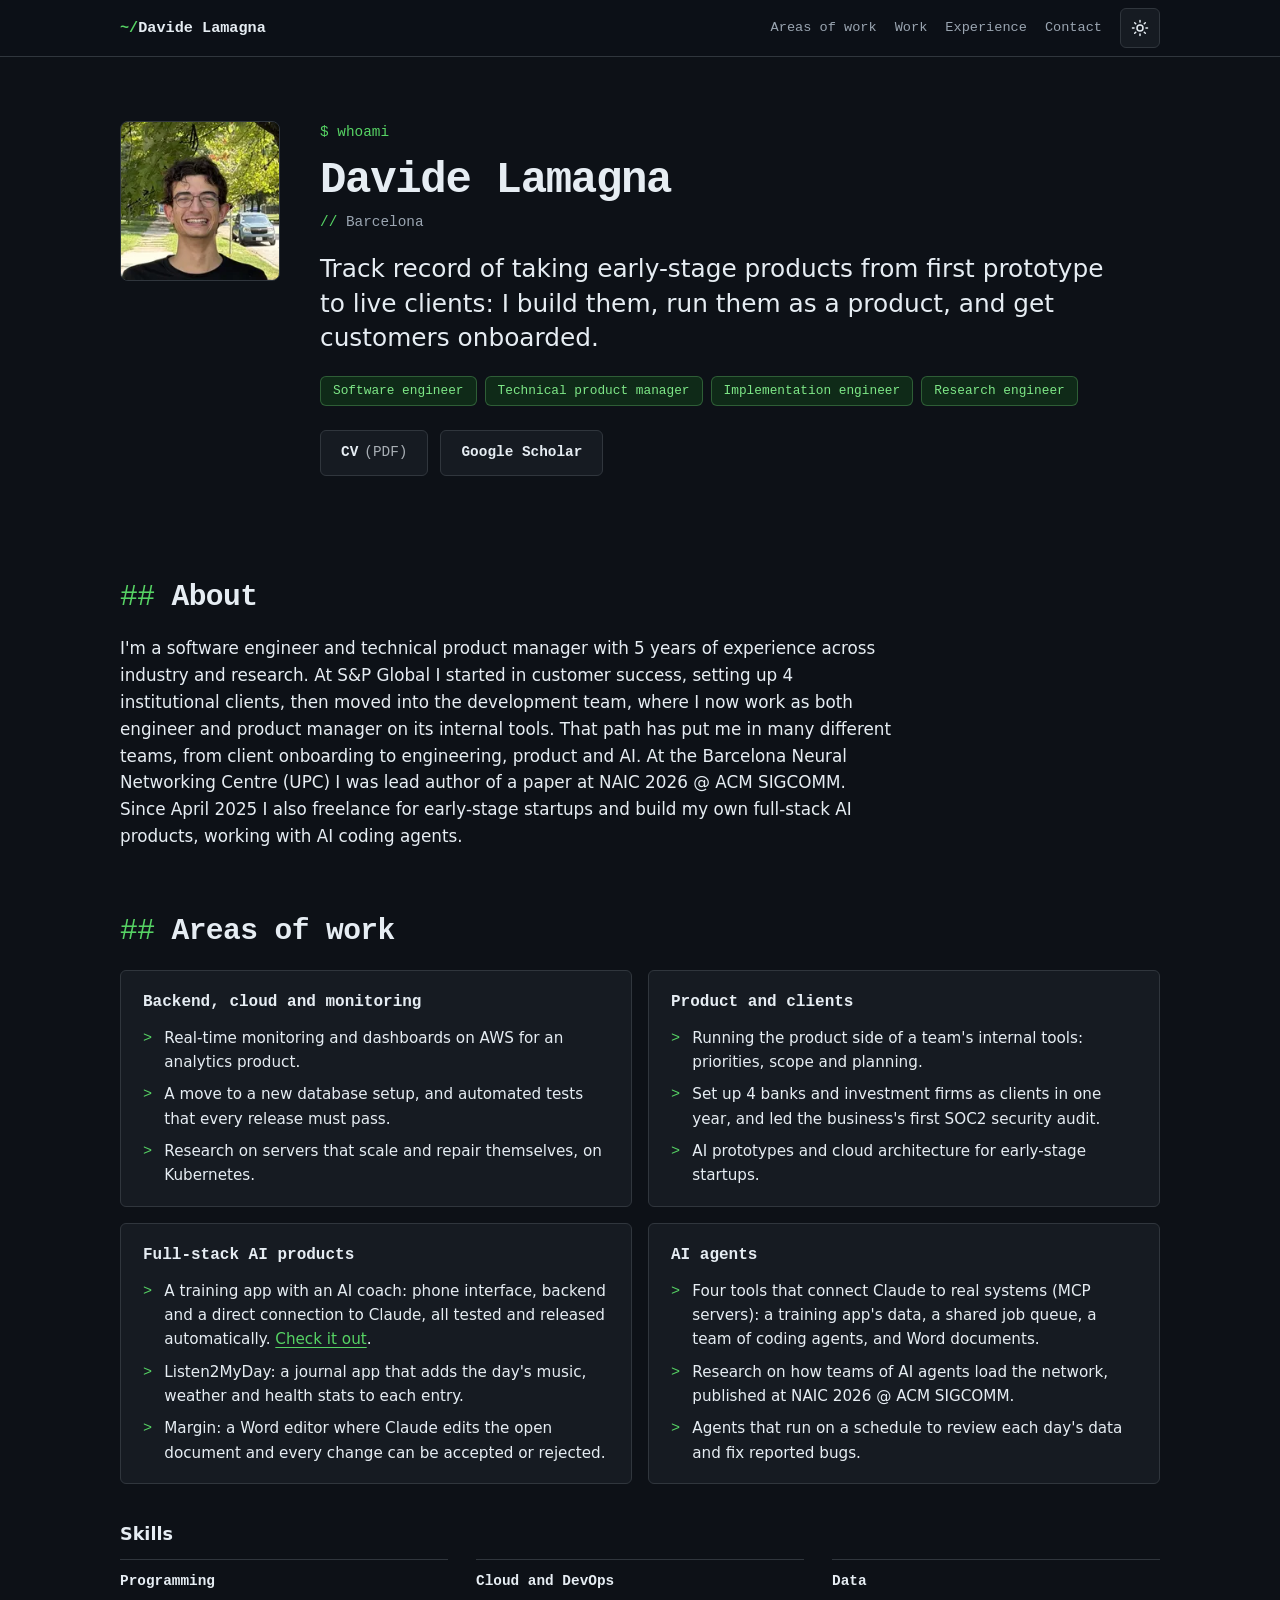
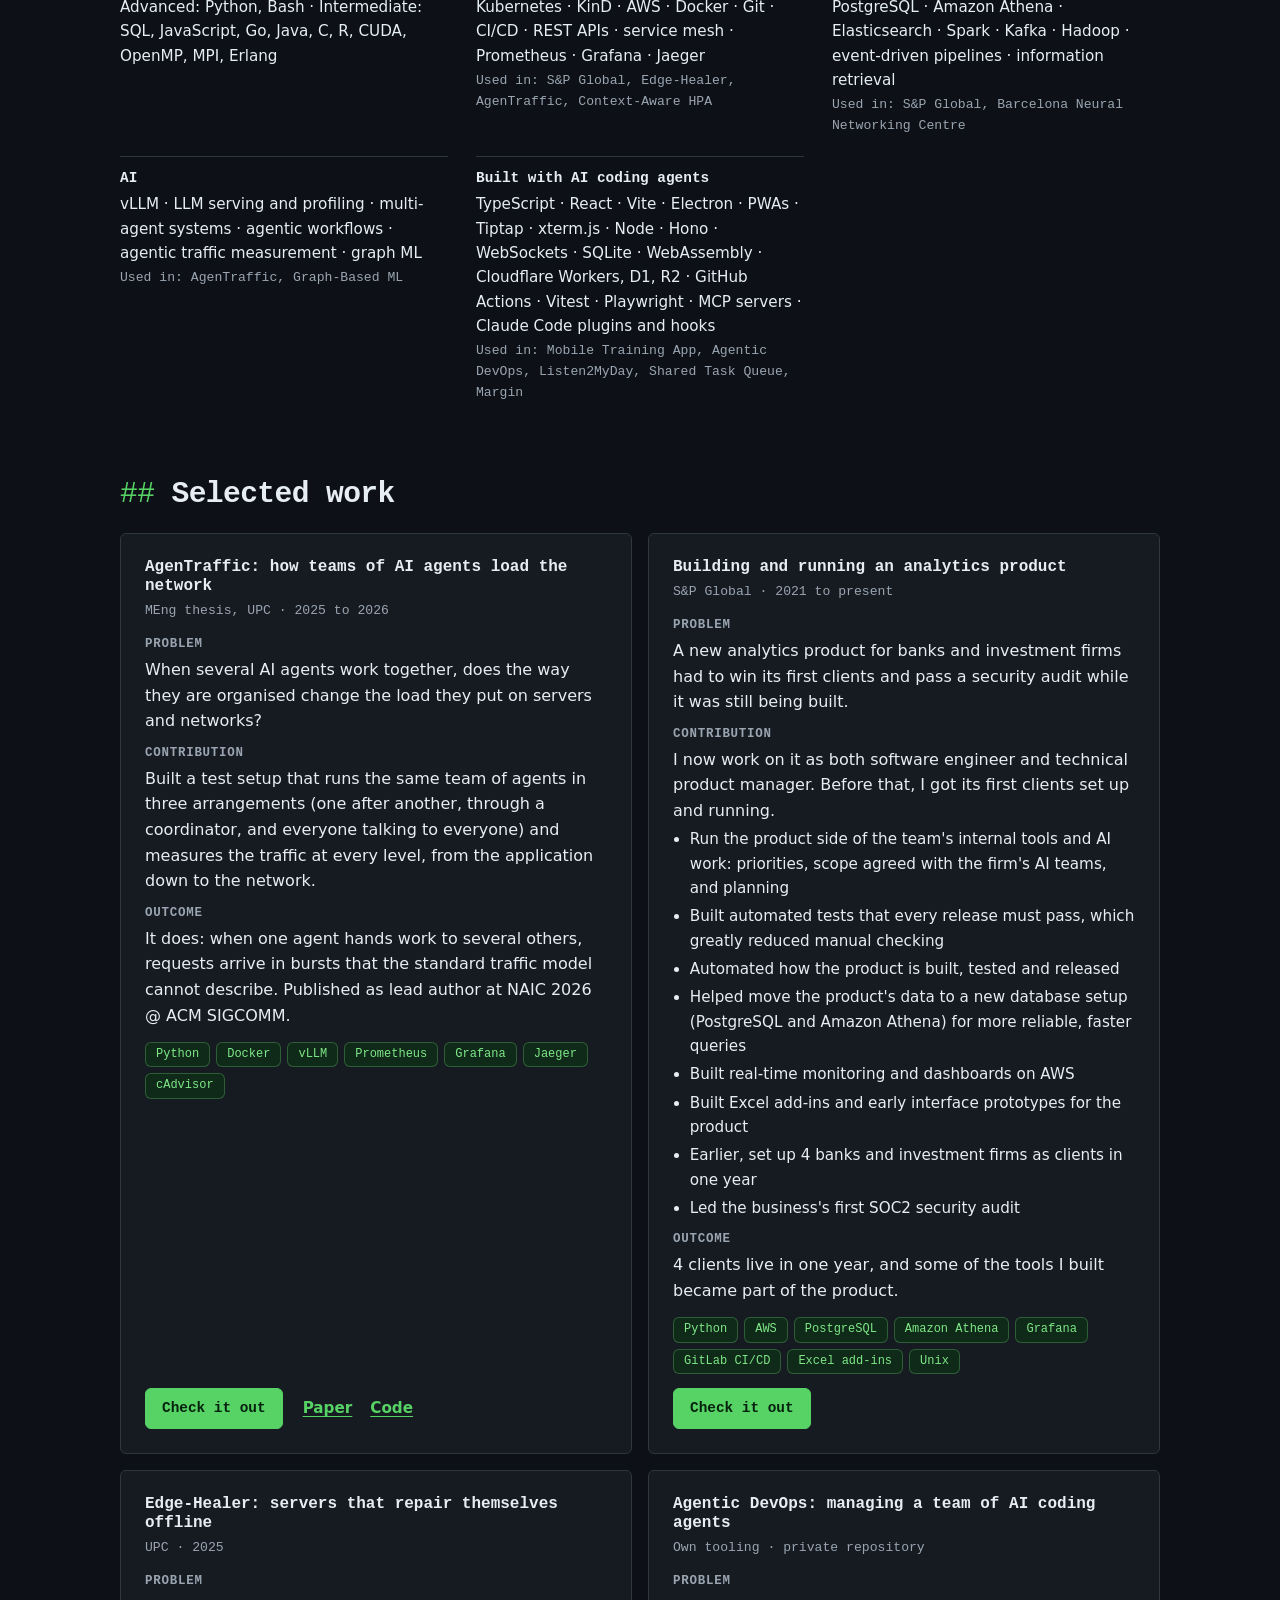
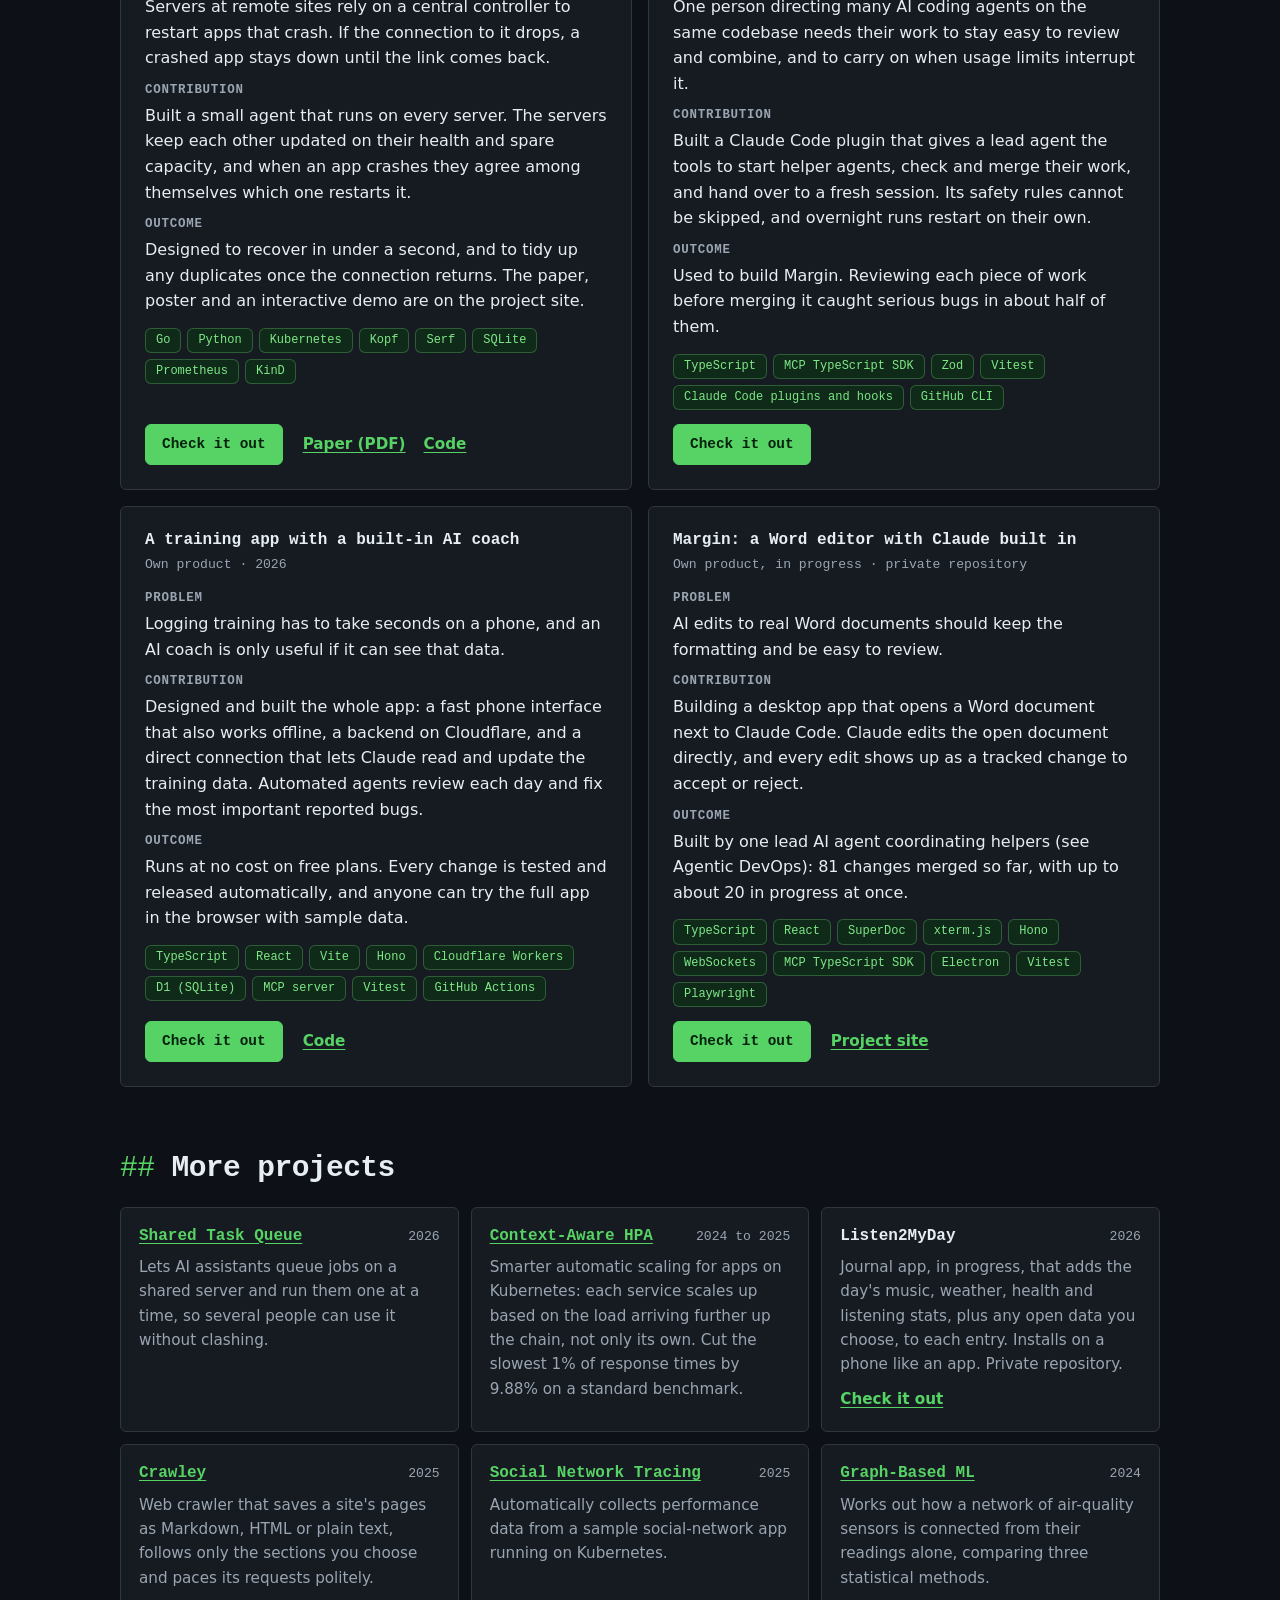
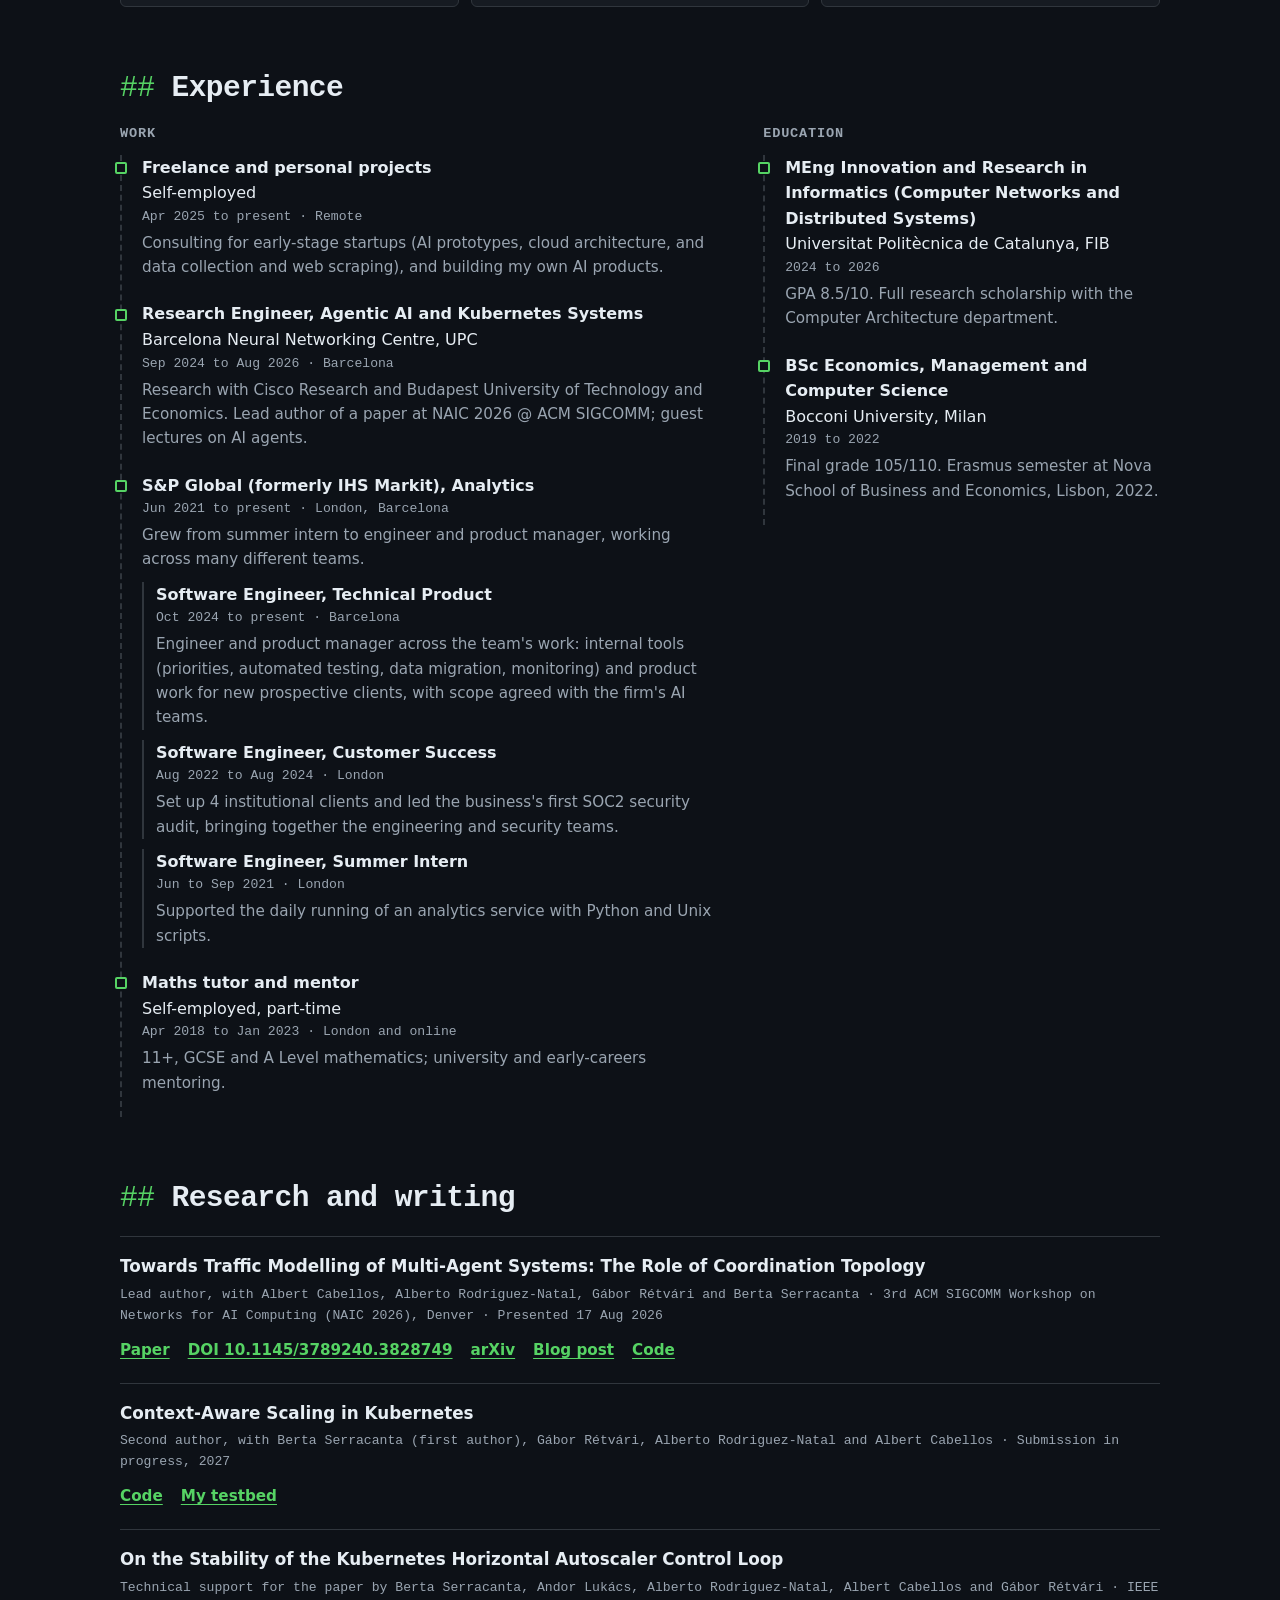
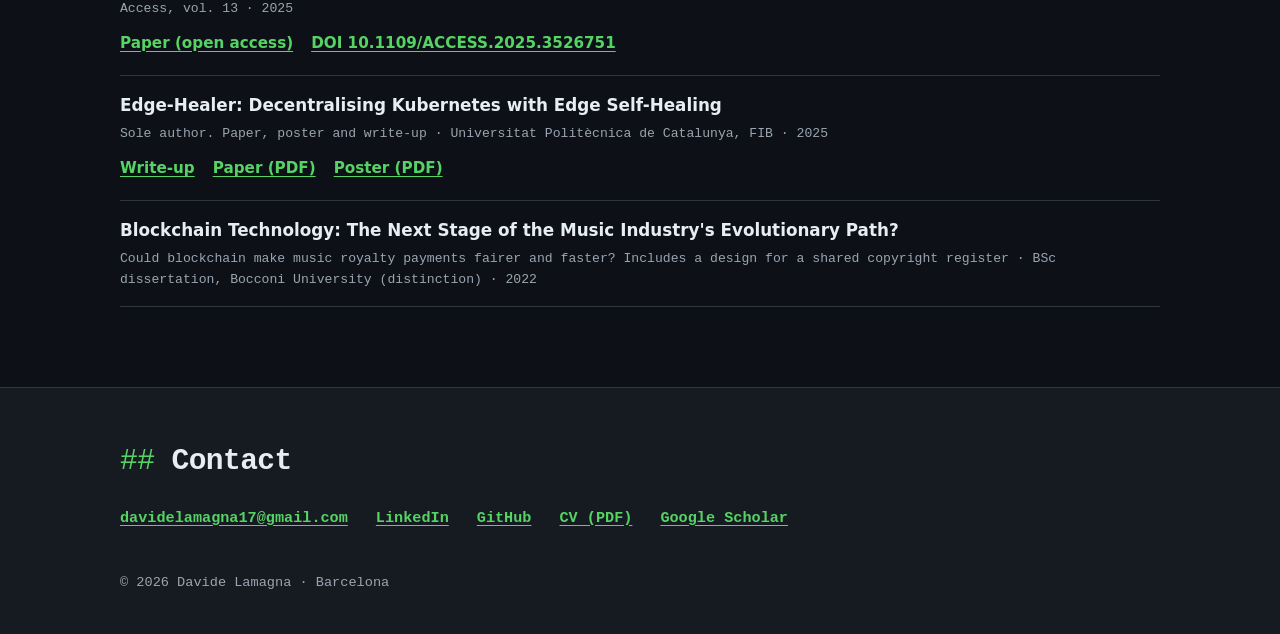
==== index.html @ bb040562 "Default to dark mode and restyle with a developer look Dark by default (light via the toggle, choice" ====
<!DOCTYPE html>
<html lang="en-GB" data-theme="dark" data-theme-toggle="on">
<head>
  <meta charset="UTF-8">
  <meta name="viewport" content="width=device-width, initial-scale=1">
  <title>Davide Lamagna: software engineer and technical product manager</title>
  <meta name="description" content="Track record of taking early-stage products from first prototype to live clients: I build them, run them as a product, and get customers onboarded.">
  <link rel="canonical" href="https://dlamagna.github.io/">
  <meta name="color-scheme" content="dark light">
  <meta name="theme-color" content="#0d1117">
  <!-- Theme: dark by default (data-theme="dark" on <html>). Applies a saved "light" choice before first paint, to avoid a flash.
       Dark only, for good: change data-theme-toggle="on" to "off" on <html> above. -->
  <script>
    (function () {
      var d = document.documentElement;
      if (d.getAttribute('data-theme-toggle') === 'off') return;
      try { if (localStorage.getItem('theme') === 'light') d.removeAttribute('data-theme'); } catch (e) {}
    })();
  </script>

  <meta property="og:type" content="profile">
  <meta property="og:site_name" content="Davide Lamagna">
  <meta property="og:title" content="Davide Lamagna: software engineer and technical product manager">
  <meta property="og:description" content="Track record of taking early-stage products from first prototype to live clients: I build them, run them as a product, and get customers onboarded.">
  <meta property="og:url" content="https://dlamagna.github.io/">
  <meta property="og:image" content="https://dlamagna.github.io/assets/img/og-image.png">
  <meta property="og:image:width" content="1200">
  <meta property="og:image:height" content="630">
  <meta property="og:image:alt" content="Davide Lamagna, software engineer and technical product manager, with his headline and photo">
  <meta property="og:locale" content="en_GB">
  <meta property="profile:first_name" content="Davide">
  <meta property="profile:last_name" content="Lamagna">
  <meta name="twitter:card" content="summary_large_image">
  <meta name="twitter:title" content="Davide Lamagna: software engineer and technical product manager">
  <meta name="twitter:description" content="Track record of taking early-stage products from first prototype to live clients: I build them, run them as a product, and get customers onboarded.">
  <meta name="twitter:image" content="https://dlamagna.github.io/assets/img/og-image.png">
  <meta name="twitter:image:alt" content="Davide Lamagna, software engineer and technical product manager, with his headline and photo">

  <link rel="icon" href="assets/img/favicon.svg" type="image/svg+xml">
  <link rel="icon" href="favicon.png" type="image/png" sizes="32x32">
  <link rel="apple-touch-icon" href="assets/img/apple-touch-icon.png">
  <link rel="preload" href="data/projects.json" as="fetch" type="application/json" crossorigin>
  <link rel="stylesheet" href="assets/css/site.css">
  <script src="assets/js/main.js" defer></script>

  <script type="application/ld+json">
  {
    "@context": "https://schema.org",
    "@type": "Person",
    "name": "Davide Lamagna",
    "url": "https://dlamagna.github.io/",
    "image": "https://dlamagna.github.io/assets/img/profile-og.jpg",
    "email": "mailto:davidelamagna17@gmail.com",
    "description": "Track record of taking early-stage products from first prototype to live clients: I build them, run them as a product, and get customers onboarded.",
    "jobTitle": [
      "Software engineer",
      "Technical product manager",
      "Implementation engineer",
      "Research engineer"
    ],
    "knowsAbout": [
      "Full-stack AI products",
      "TypeScript",
      "React",
      "Python",
      "Hono",
      "Cloudflare Workers",
      "Electron",
      "PostgreSQL",
      "SQLite",
      "AI and agent engineering",
      "Model Context Protocol (MCP)",
      "Multi-agent systems",
      "Backend and cloud engineering",
      "DevOps",
      "Observability",
      "Kubernetes",
      "AWS",
      "Technical product management",
      "Product strategy",
      "New products and early-stage startups",
      "Agile delivery",
      "Client onboarding",
      "Client management",
      "QA and test automation",
      "SOC2 and security compliance",
      "Data pipelines and analytics",
      "Financial and climate risk",
      "Music tech",
      "Technical training and mentoring"
    ],
    "knowsLanguage": ["en", "it", "es", "fr", "pt", "ca"],
    "homeLocation": { "@type": "Place", "name": "Barcelona, Spain" },
    "alumniOf": [
      { "@type": "CollegeOrUniversity", "name": "Universitat Politècnica de Catalunya" },
      { "@type": "CollegeOrUniversity", "name": "Bocconi University" }
    ],
    "sameAs": [
      "https://www.linkedin.com/in/davide-lamagna-6ab91a193",
      "https://github.com/dlamagna"
    ]
  }
  </script>
</head>
<body>
  <a class="skip-link" href="#main">Skip to content</a>

  <header class="site-header">
    <div class="wrap site-header__inner">
      <a class="site-header__name" href="#top">Davide Lamagna</a>
      <div class="site-header__end">
        <nav aria-label="Sections">
          <ul class="site-nav">
            <li><a href="#services">Areas of work</a></li>
            <li><a href="#work">Work</a></li>
            <li><a href="#experience">Experience</a></li>
            <li><a href="#contact">Contact</a></li>
          </ul>
        </nav>
        <!-- Shown by main.js unless data-theme-toggle="off" on <html>. -->
        <button class="theme-toggle" id="theme-toggle" type="button" aria-label="Dark mode" aria-pressed="false" hidden>
          <svg class="icon-moon" viewBox="0 0 24 24" fill="none" stroke="currentColor" stroke-width="2" stroke-linecap="round" stroke-linejoin="round" aria-hidden="true"><path d="M21 12.8A9 9 0 1 1 11.2 3a7 7 0 0 0 9.8 9.8z"/></svg>
          <svg class="icon-sun" viewBox="0 0 24 24" fill="none" stroke="currentColor" stroke-width="2" stroke-linecap="round" stroke-linejoin="round" aria-hidden="true"><circle cx="12" cy="12" r="4"/><path d="M12 2v2M12 20v2M4.9 4.9l1.4 1.4M17.7 17.7l1.4 1.4M2 12h2M20 12h2M4.9 19.1l1.4-1.4M17.7 6.3l1.4-1.4"/></svg>
        </button>
      </div>
    </div>
  </header>

  <main id="main">
    <!-- 1. Hero -->
    <section class="hero wrap" id="top" aria-labelledby="hero-name">
      <div class="hero__photo">
        <!-- Change the photo: see README.md. If the image is missing, main.js swaps in the initials avatar below. -->
        <img class="avatar" id="avatar" src="assets/img/profile-320.webp" srcset="assets/img/profile-192.webp 192w, assets/img/profile-320.webp 320w" sizes="(max-width: 760px) 96px, 160px" width="160" height="160"
             alt="Davide Lamagna smiling, outdoors under a tree" fetchpriority="high">
        <div class="avatar avatar--initials" id="avatar-initials" aria-hidden="true" hidden>DL</div>
      </div>
      <div class="hero__text">
        <h1 id="hero-name">Davide Lamagna</h1>
        <p class="hero__place">Barcelona</p>
        <!-- The headline lives in data/projects.json (site.headline). Edit it there and run: python3 scripts/sync.py -->
        <p class="hero__headline"><!-- sync:headline -->Track record of taking early-stage products from first prototype to live clients: I build them, run them as a product, and get customers onboarded.<!-- /sync:headline --></p>
        <ul class="tags" aria-label="Roles">
          <li>Software engineer</li>
          <li>Technical product manager</li>
          <li>Implementation engineer</li>
          <li>Research engineer</li>
        </ul>
        <div class="actions">
          <a class="button" href="DavideLamagnaCV.pdf">CV <span class="button__note">(PDF)</span></a>
          <a class="button" href="https://scholar.google.com/citations?user=ZOqRIXUAAAAJ&amp;hl=en&amp;oi=sra" target="_blank" rel="noopener">Google Scholar</a>
        </div>
      </div>
    </section>

    <!-- 2. About -->
    <section class="section wrap" id="about" aria-labelledby="about-title">
      <h2 id="about-title">About</h2>
      <div class="prose">
        <p>I'm a software engineer and technical product manager with 5 years of experience across industry and research. At S&amp;P Global I started in customer success, setting up 4 institutional clients, then moved into the development team, where I now work as both engineer and product manager on its internal tools. That path has put me in many different teams, from client onboarding to engineering, product and AI. At the Barcelona Neural Networking Centre (UPC) I was lead author of a paper at NAIC 2026 @ ACM SIGCOMM. Since April 2025 I also freelance for early-stage startups and build my own full-stack AI products, working with AI coding agents.</p>
      </div>
    </section>

    <!-- 3. Areas of work -->
    <section class="section wrap" id="services" aria-labelledby="services-title">
      <h2 id="services-title">Areas of work</h2>
      <div class="offers">
        <article class="offer">
          <h3>Backend, cloud and monitoring</h3>
          <ul>
            <li>Real-time monitoring and dashboards on AWS for an analytics product.</li>
            <li>A move to a new database setup, and automated tests that every release must pass.</li>
            <li>Research on servers that scale and repair themselves, on Kubernetes.</li>
          </ul>
        </article>
        <article class="offer">
          <h3>Product and clients</h3>
          <ul>
            <li>Running the product side of a team's internal tools: priorities, scope and planning.</li>
            <li>Set up 4 banks and investment firms as clients in one year, and led the business's first SOC2 security audit.</li>
            <li>AI prototypes and cloud architecture for early-stage startups.</li>
          </ul>
        </article>
        <article class="offer">
          <h3>Full-stack AI products</h3>
          <ul>
            <li>A training app with an AI coach: phone interface, backend and a direct connection to Claude, all tested and released automatically. <a href="https://dlamagna.github.io/climbing-app/">Check it out</a>.</li>
            <li>Listen2MyDay: a journal app that adds the day's music, weather and health stats to each entry.</li>
            <li>Margin: a Word editor where Claude edits the open document and every change can be accepted or rejected.</li>
          </ul>
        </article>
        <article class="offer">
          <h3>AI agents</h3>
          <ul>
            <li>Four tools that connect Claude to real systems (MCP servers): a training app's data, a shared job queue, a team of coding agents, and Word documents.</li>
            <li>Research on how teams of AI agents load the network, published at NAIC 2026 @ ACM SIGCOMM.</li>
            <li>Agents that run on a schedule to review each day's data and fix reported bugs.</li>
          </ul>
        </article>
      </div>

      <!-- Skills follow the CV's LANGUAGES AND DEVELOPMENT EXPERIENCE section. -->
      <h3 class="roles-title">Skills</h3>
      <dl class="roles stack">
        <div><dt>Programming</dt><dd>Advanced: Python, Bash · Intermediate: SQL, JavaScript, Go, Java, C, R, CUDA, OpenMP, MPI, Erlang</dd></div>
        <div><dt>Cloud and DevOps</dt><dd>Kubernetes · KinD · AWS · Docker · Git · CI/CD · REST APIs · service mesh · Prometheus · Grafana · Jaeger<span class="stack__where">Used in: S&amp;P Global, Edge-Healer, AgenTraffic, Context-Aware HPA</span></dd></div>
        <div><dt>Data</dt><dd>PostgreSQL · Amazon Athena · Elasticsearch · Spark · Kafka · Hadoop · event-driven pipelines · information retrieval<span class="stack__where">Used in: S&amp;P Global, Barcelona Neural Networking Centre</span></dd></div>
        <div><dt>AI</dt><dd>vLLM · LLM serving and profiling · multi-agent systems · agentic workflows · agentic traffic measurement · graph ML<span class="stack__where">Used in: AgenTraffic, Graph-Based ML</span></dd></div>
        <div><dt>Built with AI coding agents</dt><dd>TypeScript · React · Vite · Electron · PWAs · Tiptap · xterm.js · Node · Hono · WebSockets · SQLite · WebAssembly · Cloudflare Workers, D1, R2 · GitHub Actions · Vitest · Playwright · MCP servers · Claude Code plugins and hooks<span class="stack__where">Used in: Mobile Training App, Agentic DevOps, Listen2MyDay, Shared Task Queue, Margin</span></dd></div>
      </dl>
    </section>

    <!-- 4. Selected work (rendered from data/projects.json "featured") -->
    <section class="section wrap" id="work" aria-labelledby="work-title">
      <h2 id="work-title">Selected work</h2>
      <div class="cases" data-render="featured"></div>
      <noscript data-fallback="featured"><!-- sync:fallback:featured --><div class="fallback"><ul><li><h3>AgenTraffic: how teams of AI agents load the network</h3><p>MEng thesis, UPC · 2025 to 2026</p><p><strong>Problem:</strong> When several AI agents work together, does the way they are organised change the load they put on servers and networks?</p><p><strong>Contribution:</strong> Built a test setup that runs the same team of agents in three arrangements (one after another, through a coordinator, and everyone talking to everyone) and measures the traffic at every level, from the application down to the network.</p><p><strong>Outcome:</strong> It does: when one agent hands work to several others, requests arrive in bursts that the standard traffic model cannot describe. Published as lead author at NAIC 2026 @ ACM SIGCOMM.</p><p><strong>Stack:</strong> Python, Docker, vLLM, Prometheus, Grafana, Jaeger, cAdvisor</p><p><a href="https://dlamagna.github.io/agentraffic/">Check it out</a> · <a href="https://dl.acm.org/doi/10.1145/3789240.3828749">Paper</a> · <a href="https://github.com/dlamagna/agentraffic">Code</a></p></li><li><h3>Building and running an analytics product</h3><p>S&amp;P Global · 2021 to present</p><p><strong>Problem:</strong> A new analytics product for banks and investment firms had to win its first clients and pass a security audit while it was still being built.</p><p><strong>Contribution:</strong> I now work on it as both software engineer and technical product manager. Before that, I got its first clients set up and running.</p><ul><li>Run the product side of the team&#x27;s internal tools and AI work: priorities, scope agreed with the firm&#x27;s AI teams, and planning</li><li>Built automated tests that every release must pass, which greatly reduced manual checking</li><li>Automated how the product is built, tested and released</li><li>Helped move the product&#x27;s data to a new database setup (PostgreSQL and Amazon Athena) for more reliable, faster queries</li><li>Built real-time monitoring and dashboards on AWS</li><li>Built Excel add-ins and early interface prototypes for the product</li><li>Earlier, set up 4 banks and investment firms as clients in one year</li><li>Led the business&#x27;s first SOC2 security audit</li></ul><p><strong>Outcome:</strong> 4 clients live in one year, and some of the tools I built became part of the product.</p><p><strong>Stack:</strong> Python, AWS, PostgreSQL, Amazon Athena, Grafana, GitLab CI/CD, Excel add-ins, Unix</p><!-- TODO(Davide): what the Excel add-ins and frontend UI prototypes did, their stack, and who used them --><!-- TODO(Davide): outcome numbers for monitoring, automation (hours saved), regression testing (release time before/after), the data migration (query speed-up) and the SOC2 audit (type, result), if any are OK to show --><p><a href="https://www.marketplace.spglobal.com/en/solutions/financial-risk-analytics-(71b352f3-259c-4483-a65d-324555ff1ffb)#overview">Check it out</a></p></li><li><h3>Edge-Healer: servers that repair themselves offline</h3><p>UPC · 2025</p><p><strong>Problem:</strong> Servers at remote sites rely on a central controller to restart apps that crash. If the connection to it drops, a crashed app stays down until the link comes back.</p><p><strong>Contribution:</strong> Built a small agent that runs on every server. The servers keep each other updated on their health and spare capacity, and when an app crashes they agree among themselves which one restarts it.</p><p><strong>Outcome:</strong> Designed to recover in under a second, and to tidy up any duplicates once the connection returns. The paper, poster and an interactive demo are on the project site.</p><p><strong>Stack:</strong> Go, Python, Kubernetes, Kopf, Serf, SQLite, Prometheus, KinD</p><p><a href="https://dlamagna.github.io/kubernetes-edge-healer/">Check it out</a> · <a href="https://dlamagna.github.io/kubernetes-edge-healer/assets/lamagna_edge_healer_final.pdf">Paper (PDF)</a> · <a href="https://github.com/dlamagna/kubernetes-edge-healer">Code</a></p></li><li><h3>Agentic DevOps: managing a team of AI coding agents</h3><p>Own tooling · private repository</p><p><strong>Problem:</strong> One person directing many AI coding agents on the same codebase needs their work to stay easy to review and combine, and to carry on when usage limits interrupt it.</p><p><strong>Contribution:</strong> Built a Claude Code plugin that gives a lead agent the tools to start helper agents, check and merge their work, and hand over to a fresh session. Its safety rules cannot be skipped, and overnight runs restart on their own.</p><p><strong>Outcome:</strong> Used to build Margin. Reviewing each piece of work before merging it caught serious bugs in about half of them.</p><p><strong>Stack:</strong> TypeScript, MCP TypeScript SDK, Zod, Vitest, Claude Code plugins and hooks, GitHub CLI</p><p><a href="demos/agentic-devops/">Check it out</a></p></li><li><h3>A training app with a built-in AI coach</h3><p>Own product · 2026</p><p><strong>Problem:</strong> Logging training has to take seconds on a phone, and an AI coach is only useful if it can see that data.</p><p><strong>Contribution:</strong> Designed and built the whole app: a fast phone interface that also works offline, a backend on Cloudflare, and a direct connection that lets Claude read and update the training data. Automated agents review each day and fix the most important reported bugs.</p><p><strong>Outcome:</strong> Runs at no cost on free plans. Every change is tested and released automatically, and anyone can try the full app in the browser with sample data.</p><p><strong>Stack:</strong> TypeScript, React, Vite, Hono, Cloudflare Workers, D1 (SQLite), MCP server, Vitest, GitHub Actions</p><p><a href="https://dlamagna.github.io/climbing-app/">Check it out</a> · <a href="https://github.com/dlamagna/climbing-app">Code</a></p></li><li><h3>Margin: a Word editor with Claude built in</h3><p>Own product, in progress · private repository</p><p><strong>Problem:</strong> AI edits to real Word documents should keep the formatting and be easy to review.</p><p><strong>Contribution:</strong> Building a desktop app that opens a Word document next to Claude Code. Claude edits the open document directly, and every edit shows up as a tracked change to accept or reject.</p><p><strong>Outcome:</strong> Built by one lead AI agent coordinating helpers (see Agentic DevOps): 81 changes merged so far, with up to about 20 in progress at once.</p><p><strong>Stack:</strong> TypeScript, React, SuperDoc, xterm.js, Hono, WebSockets, MCP TypeScript SDK, Electron, Vitest, Playwright</p><p><a href="https://dlamagna.github.io/margin/walkthrough.html">Check it out</a> · <a href="https://dlamagna.github.io/margin/">Project site</a></p></li></ul></div><!-- /sync:fallback:featured --></noscript>
    </section>

    <!-- 5. More projects (data/projects.json "more") -->
    <section class="section wrap" id="more" aria-labelledby="more-title">
      <h2 id="more-title">More projects</h2>
      <div data-render="more"></div>
      <noscript data-fallback="more"><!-- sync:fallback:more --><div class="fallback"><ul><li><strong><a href="https://github.com/dlamagna/shared-task-queue">Shared Task Queue</a></strong> (2026): Lets AI assistants queue jobs on a shared server and run them one at a time, so several people can use it without clashing. </li><li><strong><a href="https://github.com/dlamagna/deathstar-context-aware">Context-Aware HPA</a></strong> (2024 to 2025): Smarter automatic scaling for apps on Kubernetes: each service scales up based on the load arriving further up the chain, not only its own. Cut the slowest 1% of response times by 9.88% on a standard benchmark. </li><li><strong>Listen2MyDay</strong> (2026): Journal app, in progress, that adds the day&#x27;s music, weather, health and listening stats, plus any open data you choose, to each entry. Installs on a phone like an app. Private repository. <a href="demos/listen2myday/">Check it out</a> </li><li><strong><a href="https://github.com/dlamagna/crawley">Crawley</a></strong> (2025): Web crawler that saves a site&#x27;s pages as Markdown, HTML or plain text, follows only the sections you choose and paces its requests politely. </li><li><strong><a href="https://github.com/dlamagna/social-network-tracing">Social Network Tracing</a></strong> (2025): Automatically collects performance data from a sample social-network app running on Kubernetes. </li><li><strong><a href="https://github.com/dlamagna/iot-graph-analysis">Graph-Based ML</a></strong> (2024): Works out how a network of air-quality sensors is connected from their readings alone, comparing three statistical methods. </li></ul></div><!-- /sync:fallback:more --></noscript>
    </section>

    <!-- 6. Experience (data/projects.json "experience" and "education") -->
    <section class="section wrap" id="experience" aria-labelledby="experience-title">
      <h2 id="experience-title">Experience</h2>
      <div class="timeline-grid">
        <div>
          <h3 class="subhead">Work</h3>
          <ol class="timeline" data-render="experience"></ol>
          <noscript data-fallback="experience"><!-- sync:fallback:experience --><div class="fallback"><ul><li><strong>Freelance and personal projects</strong>, Self-employed. Apr 2025 to present · Remote. Consulting for early-stage startups (AI prototypes, cloud architecture, and data collection and web scraping), and building my own AI products. </li><li><strong>Research Engineer, Agentic AI and Kubernetes Systems</strong>, Barcelona Neural Networking Centre, UPC. Sep 2024 to Aug 2026 · Barcelona. Research with Cisco Research and Budapest University of Technology and Economics. Lead author of a paper at NAIC 2026 @ ACM SIGCOMM; guest lectures on AI agents. </li><li><strong>S&amp;P Global (formerly IHS Markit), Analytics</strong>. Jun 2021 to present · London, Barcelona. Grew from summer intern to engineer and product manager, working across many different teams.<ul><li>Software Engineer, Technical Product. Oct 2024 to present · Barcelona. Engineer and product manager across the team&#x27;s work: internal tools (priorities, automated testing, data migration, monitoring) and product work for new prospective clients, with scope agreed with the firm&#x27;s AI teams.</li><li>Software Engineer, Customer Success. Aug 2022 to Aug 2024 · London. Set up 4 institutional clients and led the business&#x27;s first SOC2 security audit, bringing together the engineering and security teams.</li><li>Software Engineer, Summer Intern. Jun to Sep 2021 · London. Supported the daily running of an analytics service with Python and Unix scripts.</li></ul> </li><li><strong>Maths tutor and mentor</strong>, Self-employed, part-time. Apr 2018 to Jan 2023 · London and online. 11+, GCSE and A Level mathematics; university and early-careers mentoring. </li></ul></div><!-- /sync:fallback:experience --></noscript>
        </div>
        <div>
          <h3 class="subhead">Education</h3>
          <ol class="timeline" data-render="education"></ol>
          <noscript data-fallback="education"><!-- sync:fallback:education --><div class="fallback"><ul><li><strong>MEng Innovation and Research in Informatics (Computer Networks and Distributed Systems)</strong>, Universitat Politècnica de Catalunya, FIB. 2024 to 2026. GPA 8.5/10. Full research scholarship with the Computer Architecture department.</li><li><strong>BSc Economics, Management and Computer Science</strong>, Bocconi University, Milan. 2019 to 2022. Final grade 105/110. Erasmus semester at Nova School of Business and Economics, Lisbon, 2022.</li></ul></div><!-- /sync:fallback:education --></noscript>
        </div>
      </div>
    </section>

    <!-- 7. Research and writing (data/projects.json "writing") -->
    <section class="section wrap" id="writing" aria-labelledby="writing-title">
      <h2 id="writing-title">Research and writing</h2>
      <ul class="writing" data-render="writing"></ul>
      <noscript data-fallback="writing"><!-- sync:fallback:writing --><div class="fallback"><ul><li><strong>Towards Traffic Modelling of Multi-Agent Systems: The Role of Coordination Topology</strong>. Lead author, with Albert Cabellos, Alberto Rodriguez-Natal, Gábor Rétvári and Berta Serracanta · 3rd ACM SIGCOMM Workshop on Networks for AI Computing (NAIC 2026), Denver · Presented 17 Aug 2026.  <a href="https://dl.acm.org/doi/10.1145/3789240.3828749">Paper</a> · <a href="https://doi.org/10.1145/3789240.3828749">DOI 10.1145/3789240.3828749</a> · <a href="https://arxiv.org/abs/2608.20494">arXiv</a> · <a href="https://dlamagna.github.io/agentraffic/docs/blog/">Blog post</a> · <a href="https://github.com/dlamagna/agentraffic">Code</a></li><li><strong>Context-Aware Scaling in Kubernetes</strong>. Second author, with Berta Serracanta (first author), Gábor Rétvári, Alberto Rodriguez-Natal and Albert Cabellos · Submission in progress, 2027.  <a href="https://github.com/bserracanta/Context-Aware-HPA">Code</a> · <a href="https://github.com/dlamagna/deathstar-context-aware">My testbed</a></li><li><strong>On the Stability of the Kubernetes Horizontal Autoscaler Control Loop</strong>. Technical support for the paper by Berta Serracanta, Andor Lukács, Alberto Rodriguez-Natal, Albert Cabellos and Gábor Rétvári · IEEE Access, vol. 13 · 2025.  <a href="https://ieeexplore.ieee.org/document/10829852">Paper (open access)</a> · <a href="https://doi.org/10.1109/ACCESS.2025.3526751">DOI 10.1109/ACCESS.2025.3526751</a></li><li><strong>Edge-Healer: Decentralising Kubernetes with Edge Self-Healing</strong>. Sole author. Paper, poster and write-up · Universitat Politècnica de Catalunya, FIB · 2025.  <a href="https://dlamagna.github.io/kubernetes-edge-healer/docs/blog/">Write-up</a> · <a href="https://dlamagna.github.io/kubernetes-edge-healer/assets/lamagna_edge_healer_final.pdf">Paper (PDF)</a> · <a href="https://dlamagna.github.io/kubernetes-edge-healer/assets/lamagna_edge_healer_poster.pdf">Poster (PDF)</a></li><li><strong>Blockchain Technology: The Next Stage of the Music Industry&#x27;s Evolutionary Path?</strong>. Could blockchain make music royalty payments fairer and faster? Includes a design for a shared copyright register · BSc dissertation, Bocconi University (distinction) · 2022. </li></ul></div><!-- /sync:fallback:writing --></noscript>
    </section>
  </main>

  <!-- 8. Contact -->
  <footer class="contact" id="contact" aria-labelledby="contact-title">
    <div class="wrap">
      <h2 id="contact-title">Contact</h2>
      <ul class="contact__links">
        <li><a href="mailto:davidelamagna17@gmail.com">davidelamagna17@gmail.com</a></li>
        <li><a href="https://www.linkedin.com/in/davide-lamagna-6ab91a193">LinkedIn</a></li>
        <li><a href="https://github.com/dlamagna">GitHub</a></li>
        <li><a href="DavideLamagnaCV.pdf">CV (PDF)</a></li>
        <li><a href="https://scholar.google.com/citations?user=ZOqRIXUAAAAJ&amp;hl=en&amp;oi=sra" target="_blank" rel="noopener">Google Scholar</a></li>
      </ul>
      <p class="contact__small">© 2026 Davide Lamagna · Barcelona</p>
    </div>
  </footer>
</body>
</html>
---- assets/css/site.css ----
/* Davide Lamagna: site styles. Dark by default (data-theme="dark" on <html>); the header toggle switches to light and remembers the choice. */

:root {
  color-scheme: light;
  --bg: #ffffff;
  --surface: #f6f8fa;
  --surface-2: #eef1f4;
  --text: #1f2328;
  --muted: #59636e;        /* 6.3:1 on --bg */
  --border: #d1d9e0;
  --accent: #1a7f37;       /* 5.1:1 on --bg, used for links and the primary button */
  --accent-strong: #116329;
  --on-accent: #ffffff;
  --tag-bg: #dafbe1;
  --tag-text: #0f5323;
  --todo-bg: #fff6db;
  --todo-text: #6b4b00;
  --todo-border: #e3c565;
  --ok: #1a7f37;
  --shadow: none;
  --radius: 6px;
  --wrap: 1080px;
  --font: system-ui, -apple-system, "Segoe UI", Roboto, "Helvetica Neue", Arial, sans-serif;
  --mono: ui-monospace, "SF Mono", "JetBrains Mono", "Cascadia Code", Menlo, Consolas, "Liberation Mono", monospace;
}

:root[data-theme="dark"] {
  color-scheme: dark;
  --bg: #0d1117;
  --surface: #161b22;
  --surface-2: #11161d;
  --text: #e6edf3;
  --muted: #9aa5b1;      /* 7.6:1 on --bg */
  --border: #30363d;
  --accent: #56d364;     /* 11:1 on --bg */
  --accent-strong: #7ee787;
  --on-accent: #04210d;
  --tag-bg: #0f2a18;
  --tag-text: #7ee787;
  --todo-bg: #33290d;
  --todo-text: #f3d98a;
  --todo-border: #7a6420;
  --ok: #56d364;
  --shadow: none;
}

*, *::before, *::after { box-sizing: border-box; }

html { scroll-behavior: smooth; -webkit-text-size-adjust: 100%; }
@media (prefers-reduced-motion: reduce) { html { scroll-behavior: auto; } }

body {
  margin: 0;
  font-family: var(--font);
  font-size: 1rem;
  line-height: 1.6;
  color: var(--text);
  background: var(--bg);
  overflow-wrap: break-word;
}

img { max-width: 100%; display: block; }

a { color: var(--accent); text-underline-offset: 0.18em; }
a:hover { color: var(--accent-strong); }

:focus-visible {
  outline: 3px solid var(--accent);
  outline-offset: 3px;
  border-radius: 4px;
}

h1, h2, h3 { line-height: 1.2; margin: 0; }
h2 { font-size: clamp(1.4rem, 1.1rem + 1.2vw, 1.85rem); letter-spacing: -0.01em; margin-bottom: 1.25rem; }
h3 { font-size: 1.1rem; }
p { margin: 0; }

.wrap { width: 100%; max-width: var(--wrap); margin: 0 auto; padding-inline: 20px; }

.skip-link {
  position: absolute; left: 12px; top: -48px; z-index: 10;
  padding: 8px 12px; border-radius: 8px;
  background: var(--accent); color: var(--on-accent); text-decoration: none;
}
.skip-link:focus { top: 12px; }

/* Header */
.site-header {
  position: sticky; top: 0; z-index: 5;
  background: color-mix(in srgb, var(--bg) 88%, transparent);
  backdrop-filter: saturate(1.4) blur(8px);
  border-bottom: 1px solid var(--border);
}
.site-header__inner { display: flex; align-items: center; justify-content: space-between; gap: 12px; min-height: 56px; flex-wrap: wrap; }
.site-header__name { font-weight: 700; color: var(--text); text-decoration: none; }
.site-nav { display: flex; flex-wrap: wrap; gap: 4px 18px; list-style: none; margin: 0; padding: 0; font-size: 0.95rem; }
.site-nav a { color: var(--muted); text-decoration: none; padding: 6px 0; display: inline-block; }
.site-nav a:hover { color: var(--text); }
.site-header__end { display: flex; align-items: center; gap: 18px; }
.theme-toggle {
  display: inline-grid; place-items: center; width: 40px; height: 40px; flex: none;
  border: 1px solid var(--border); border-radius: 10px; background: var(--surface); color: var(--text); cursor: pointer;
}
.theme-toggle[hidden] { display: none; }
.theme-toggle:hover { border-color: var(--accent); }
.theme-toggle svg { width: 18px; height: 18px; }
.theme-toggle .icon-sun { display: none; }
:root[data-theme="dark"] .theme-toggle .icon-sun { display: block; }
:root[data-theme="dark"] .theme-toggle .icon-moon { display: none; }

/* Hero */
.hero { display: grid; grid-template-columns: auto 1fr; gap: 28px 40px; align-items: start; padding-top: 64px; padding-bottom: 48px; }
.avatar { width: 160px; height: 160px; border-radius: 50%; object-fit: cover; border: 1px solid var(--border); background: var(--surface-2); }
.avatar--initials { display: grid; place-items: center; font-size: 3rem; font-weight: 700; color: var(--tag-text); background: var(--tag-bg); }
.avatar--initials[hidden] { display: none; }
.hero h1 { font-size: clamp(2rem, 1.6rem + 1.6vw, 2.75rem); letter-spacing: -0.02em; }
.hero__place { color: var(--muted); margin-top: 4px; }
.hero__headline { font-size: clamp(1.2rem, 1.05rem + 0.8vw, 1.55rem); line-height: 1.4; font-weight: 500; margin-top: 18px; max-width: 34em; text-wrap: pretty; }

.tags { display: flex; flex-wrap: wrap; gap: 8px; list-style: none; margin: 20px 0 0; padding: 0; }
.tags li, .chip {
  background: var(--tag-bg); color: var(--tag-text);
  border-radius: 999px; padding: 4px 12px; font-size: 0.9rem; font-weight: 500;
}


.actions { display: flex; flex-wrap: wrap; gap: 12px; margin-top: 24px; }
.button {
  display: inline-flex; align-items: center; justify-content: center; gap: 6px;
  min-height: 44px; padding: 10px 20px; border-radius: 10px;
  border: 1px solid var(--border); background: var(--surface); color: var(--text);
  font-weight: 600; text-decoration: none;
}
.button:hover { border-color: var(--accent); color: var(--text); }
.button--primary { background: var(--accent); border-color: var(--accent); color: var(--on-accent); }
.button--primary:hover { background: var(--accent-strong); border-color: var(--accent-strong); color: var(--on-accent); }
.button__note { font-weight: 400; opacity: 0.8; }

/* Sections */
.section { padding-top: 56px; padding-bottom: 8px; scroll-margin-top: 64px; }
.prose { display: grid; gap: 14px; max-width: 46em; font-size: 1.05rem; }

/* Services */
.offers { display: grid; grid-template-columns: repeat(auto-fit, minmax(min(100%, 420px), 1fr)); gap: 16px; }
.offer, .case, .more-item {
  background: var(--surface); border: 1px solid var(--border); border-radius: var(--radius); box-shadow: var(--shadow);
}
.offer { padding: 22px 22px 18px; }
.offer__lede { color: var(--muted); margin-top: 6px; }
.offer ul { margin: 14px 0 0; padding-left: 1.1em; display: grid; gap: 8px; font-size: 0.95rem; }

.roles-title { margin-top: 40px; margin-bottom: 14px; }
.roles { display: grid; grid-template-columns: repeat(auto-fit, minmax(300px, 1fr)); gap: 10px 28px; margin: 0; }
.roles div { padding: 10px 0; border-top: 1px solid var(--border); }
.roles dt { font-weight: 700; font-size: 0.9rem; }
.roles dd { margin: 2px 0 0; color: var(--muted); font-size: 0.95rem; }

/* Case cards */
.cases { display: grid; grid-template-columns: repeat(2, minmax(0, 1fr)); gap: 16px; }
.case { padding: 24px; display: flex; flex-direction: column; gap: 14px; }
.case--wide { grid-column: 1 / -1; }
.case__meta { color: var(--muted); font-size: 0.9rem; margin-top: 4px; }
.case dl { margin: 0; display: grid; gap: 10px; }
.case dt { font-size: 0.78rem; font-weight: 700; letter-spacing: 0.06em; text-transform: uppercase; color: var(--muted); }
.case dd { margin: 2px 0 0; }
.case__items { margin: 4px 0 0; padding-left: 1.1em; display: grid; gap: 4px 28px; grid-template-columns: repeat(auto-fit, minmax(300px, 1fr)); font-size: 0.95rem; }
.chips { display: flex; flex-wrap: wrap; gap: 6px; list-style: none; margin: 0; padding: 0; }
.chips .chip { font-size: 0.8rem; padding: 2px 10px; }
.links { display: flex; flex-wrap: wrap; gap: 6px 18px; list-style: none; margin: auto 0 0; padding: 0; font-weight: 600; font-size: 0.95rem; }
.case__foot { margin-top: auto; display: flex; flex-wrap: wrap; align-items: center; gap: 10px 20px; }
.case__foot .links { margin: 0; }
.case__demo { min-height: 40px; padding: 8px 16px; }
.more-item__demo { font-weight: 600; margin-top: auto; padding: 4px 0; }
.links a { display: inline-block; padding: 4px 0; }

/* Visible placeholders for missing facts (each one also has a TODO(Davide) comment in the markup) */
.todo {
  display: inline-block; align-self: flex-start; justify-self: start;
  background: var(--todo-bg); color: var(--todo-text);
  border: 1px dashed var(--todo-border); border-radius: 6px;
  padding: 2px 8px; font-size: 0.82rem; font-weight: 500;
}

/* More projects and side ventures */
.more-group + .more-group { margin-top: 28px; }
.more-group h3 { margin-bottom: 12px; }
.more-grid { display: grid; grid-template-columns: repeat(auto-fill, minmax(300px, 1fr)); gap: 12px; list-style: none; margin: 0; padding: 0; }
.more-item { padding: 16px 18px; display: flex; flex-direction: column; gap: 6px; font-size: 0.95rem; box-shadow: none; }
.more-item__head { display: flex; justify-content: space-between; align-items: baseline; gap: 12px; }
.more-item__title { font-weight: 700; }
.more-item__years { color: var(--muted); font-size: 0.85rem; white-space: nowrap; }
.more-item p { color: var(--muted); }

/* Experience */
.timeline-grid { display: grid; grid-template-columns: minmax(0, 1.5fr) minmax(0, 1fr); gap: 24px 48px; }
.subhead { font-size: 0.85rem; text-transform: uppercase; letter-spacing: 0.06em; color: var(--muted); margin-bottom: 12px; }
.timeline { list-style: none; margin: 0; padding: 0; border-left: 2px solid var(--border); }
.timeline > li { position: relative; padding: 0 0 22px 20px; }
.timeline > li::before { content: ""; position: absolute; left: -7px; top: 0.45em; width: 12px; height: 12px; border-radius: 50%; background: var(--bg); border: 2px solid var(--accent); }
.timeline__role { font-weight: 700; }
.timeline__org { color: var(--text); }
.timeline__when { color: var(--muted); font-size: 0.9rem; }
.timeline__line { color: var(--muted); font-size: 0.95rem; margin-top: 4px; }
.timeline__roles { list-style: none; margin: 10px 0 0; padding: 0; display: grid; gap: 10px; }
.timeline__roles > li { padding-left: 12px; border-left: 2px solid var(--border); }
.timeline__subrole { font-weight: 600; }

/* Writing */
.writing { list-style: none; margin: 0; padding: 0; display: grid; gap: 0; }
.writing > li { padding: 16px 0; border-top: 1px solid var(--border); display: grid; gap: 4px; }
.writing > li:last-child { border-bottom: 1px solid var(--border); }
.writing__title { font-weight: 700; font-size: 1.05rem; }
.writing__meta { color: var(--muted); font-size: 0.95rem; }
.writing .links { margin-top: 4px; }

/* Contact footer */
.contact { margin-top: 72px; padding: 56px 0 40px; background: var(--surface-2); border-top: 1px solid var(--border); }
.contact__lede { color: var(--muted); max-width: 40em; }
.contact__links { display: flex; flex-wrap: wrap; gap: 10px 28px; list-style: none; margin: 20px 0 0; padding: 0; font-weight: 600; font-size: 1.05rem; }
.contact__links a { display: inline-block; padding: 6px 0; }
.contact__small { margin-top: 36px; color: var(--muted); font-size: 0.85rem; }

/* Fallback content (no JavaScript, or data/projects.json failed to load) */
.fallback ul { padding-left: 1.1em; }
.fallback li + li { margin-top: 10px; }

@media (max-width: 760px) {
  .hero { grid-template-columns: 1fr; padding-top: 36px; gap: 20px; }
  .avatar { width: 96px; height: 96px; }
  .avatar--initials { font-size: 2.2rem; }
  .cases, .timeline-grid { grid-template-columns: 1fr; }
  .offers, .roles, .more-grid, .case__items { grid-template-columns: 1fr; }
  .case { padding: 20px; }
}

@media (max-width: 420px) {
  .wrap { padding-inline: 16px; }
  .tags { gap: 6px; }
  .tags li { font-size: 0.82rem; padding: 3px 10px; }
  .site-nav { gap: 2px 14px; font-size: 0.9rem; }
  .actions .button { flex: 1 1 auto; }
}

/* "Stack, by layer": the projects that prove each layer */
.stack dd { color: var(--text); }
.stack__where { display: block; margin-top: 2px; color: var(--muted); font-size: 0.85rem; }

/* Concept pages for projects in private repositories (demos/<project>/) */
.concept { padding-top: 32px; padding-bottom: 16px; }
.concept__back { display: inline-block; font-weight: 600; padding: 6px 0; }
.concept h1 { font-size: clamp(1.8rem, 1.4rem + 1.6vw, 2.5rem); letter-spacing: -0.02em; margin-top: 14px; }
.concept__lede { font-size: clamp(1.05rem, 1rem + 0.3vw, 1.2rem); line-height: 1.5; margin-top: 14px; max-width: 40em; }
.concept__note { margin-top: 16px; display: inline-block; padding: 6px 12px; border-radius: 8px; background: var(--surface-2); border: 1px solid var(--border); color: var(--muted); font-size: 0.92rem; }
.concept > section { padding-top: 44px; }
.concept .chips { margin-top: 4px; }
.flow { list-style: none; counter-reset: step; margin: 0; padding: 0; display: grid; gap: 12px; grid-template-columns: repeat(auto-fit, minmax(min(100%, 250px), 1fr)); }
.flow > li { counter-increment: step; background: var(--surface); border: 1px solid var(--border); border-radius: var(--radius); padding: 16px 18px; }
.flow > li::before { content: counter(step); display: inline-grid; place-items: center; width: 28px; height: 28px; border-radius: 50%; background: var(--tag-bg); color: var(--tag-text); font-weight: 700; font-size: 0.9rem; margin-bottom: 8px; }
.flow strong { display: block; }
.flow p { color: var(--muted); font-size: 0.95rem; margin-top: 4px; }
.offer p { margin-top: 8px; font-size: 0.95rem; }
.offer .tool-list { display: flex; flex-wrap: wrap; gap: 6px; list-style: none; margin: 12px 0 0; padding: 0; }
.tool-list code { font-size: 0.82rem; background: var(--surface-2); border: 1px solid var(--border); border-radius: 6px; padding: 1px 6px; }
.result { max-width: 46em; font-size: 1.05rem; }
.mock { margin: 0; max-width: 560px; }
.mock__entry { background: var(--surface); border: 1px solid var(--border); border-radius: var(--radius); box-shadow: var(--shadow); padding: 20px 22px; }
.mock__date { font-weight: 700; }
.mock__entry > p { margin-top: 8px; }
.mock__context { list-style: none; margin: 14px 0 0; padding: 12px 0 0; border-top: 1px solid var(--border); display: grid; gap: 6px; font-size: 0.92rem; color: var(--muted); }
.mock__context span { display: inline-block; min-width: 4.5em; font-weight: 700; color: var(--text); }
.mock figcaption { margin-top: 8px; color: var(--muted); font-size: 0.85rem; }

/* Developer look: monospace for labels and chrome, terminal-style prompts, flat bordered cards */
.site-header__name { font-family: var(--mono); font-size: 0.95rem; }
.site-header__name::before { content: "~/"; color: var(--accent); }
.site-nav { font-family: var(--mono); font-size: 0.85rem; }
.site-nav a:hover { color: var(--accent); }
.theme-toggle { border-radius: 6px; }

.hero__text::before {
  content: "$ whoami" / "";
  display: block; margin-bottom: 10px;
  font-family: var(--mono); font-size: 0.9rem; color: var(--accent);
}
.hero h1 { font-family: var(--mono); font-weight: 700; letter-spacing: -0.03em; }
.hero__place { font-family: var(--mono); font-size: 0.9rem; }
.hero__place::before { content: "// " / ""; color: var(--accent); }
.hero__headline { font-weight: 400; color: var(--text); }
.avatar { border-radius: 8px; }
.avatar--initials { font-family: var(--mono); }

h2 { font-family: var(--mono); letter-spacing: -0.02em; }
h2::before { content: "## " / ""; color: var(--accent); font-weight: 400; }
.concept h1 { font-family: var(--mono); }

.tags li, .chip {
  font-family: var(--mono); font-size: 0.8rem; font-weight: 400;
  border-radius: 6px; border: 1px solid color-mix(in srgb, var(--tag-text) 28%, transparent);
}
.chips .chip { font-size: 0.75rem; }

.button { font-family: var(--mono); font-size: 0.9rem; border-radius: 6px; }
.button:hover { border-color: var(--accent); color: var(--accent); }
.button--primary:hover { color: var(--on-accent); }
.button__note { opacity: 0.7; }

.offer, .case, .more-item, .flow > li, .mock__entry { border-radius: 6px; }
.offer h3, .case h3, .more-item__title { font-family: var(--mono); font-size: 1rem; }
.offer, .case { transition: border-color 0.15s; }
.offer:hover, .case:hover { border-color: color-mix(in srgb, var(--accent) 55%, var(--border)); }
.offer ul { list-style: none; padding-left: 0; }
.offer ul li { position: relative; padding-left: 1.4em; }
.offer ul li::before { content: ">"; position: absolute; left: 0; font-family: var(--mono); color: var(--accent); }

.case dt, .subhead, .roles dt { font-family: var(--mono); }
.more-item__years, .timeline__when, .case__meta, .writing__meta, .stack__where { font-family: var(--mono); font-size: 0.82rem; }
.timeline { border-left-style: dashed; }
.timeline > li::before { border-radius: 2px; }
.flow > li::before { border-radius: 4px; font-family: var(--mono); }

.contact { background: var(--surface); }
.contact__links, .contact__small { font-family: var(--mono); }
.contact__links { font-size: 0.95rem; }
code, .tool-list code { font-family: var(--mono); }

@media (prefers-reduced-motion: reduce) { .offer, .case { transition: none; } }
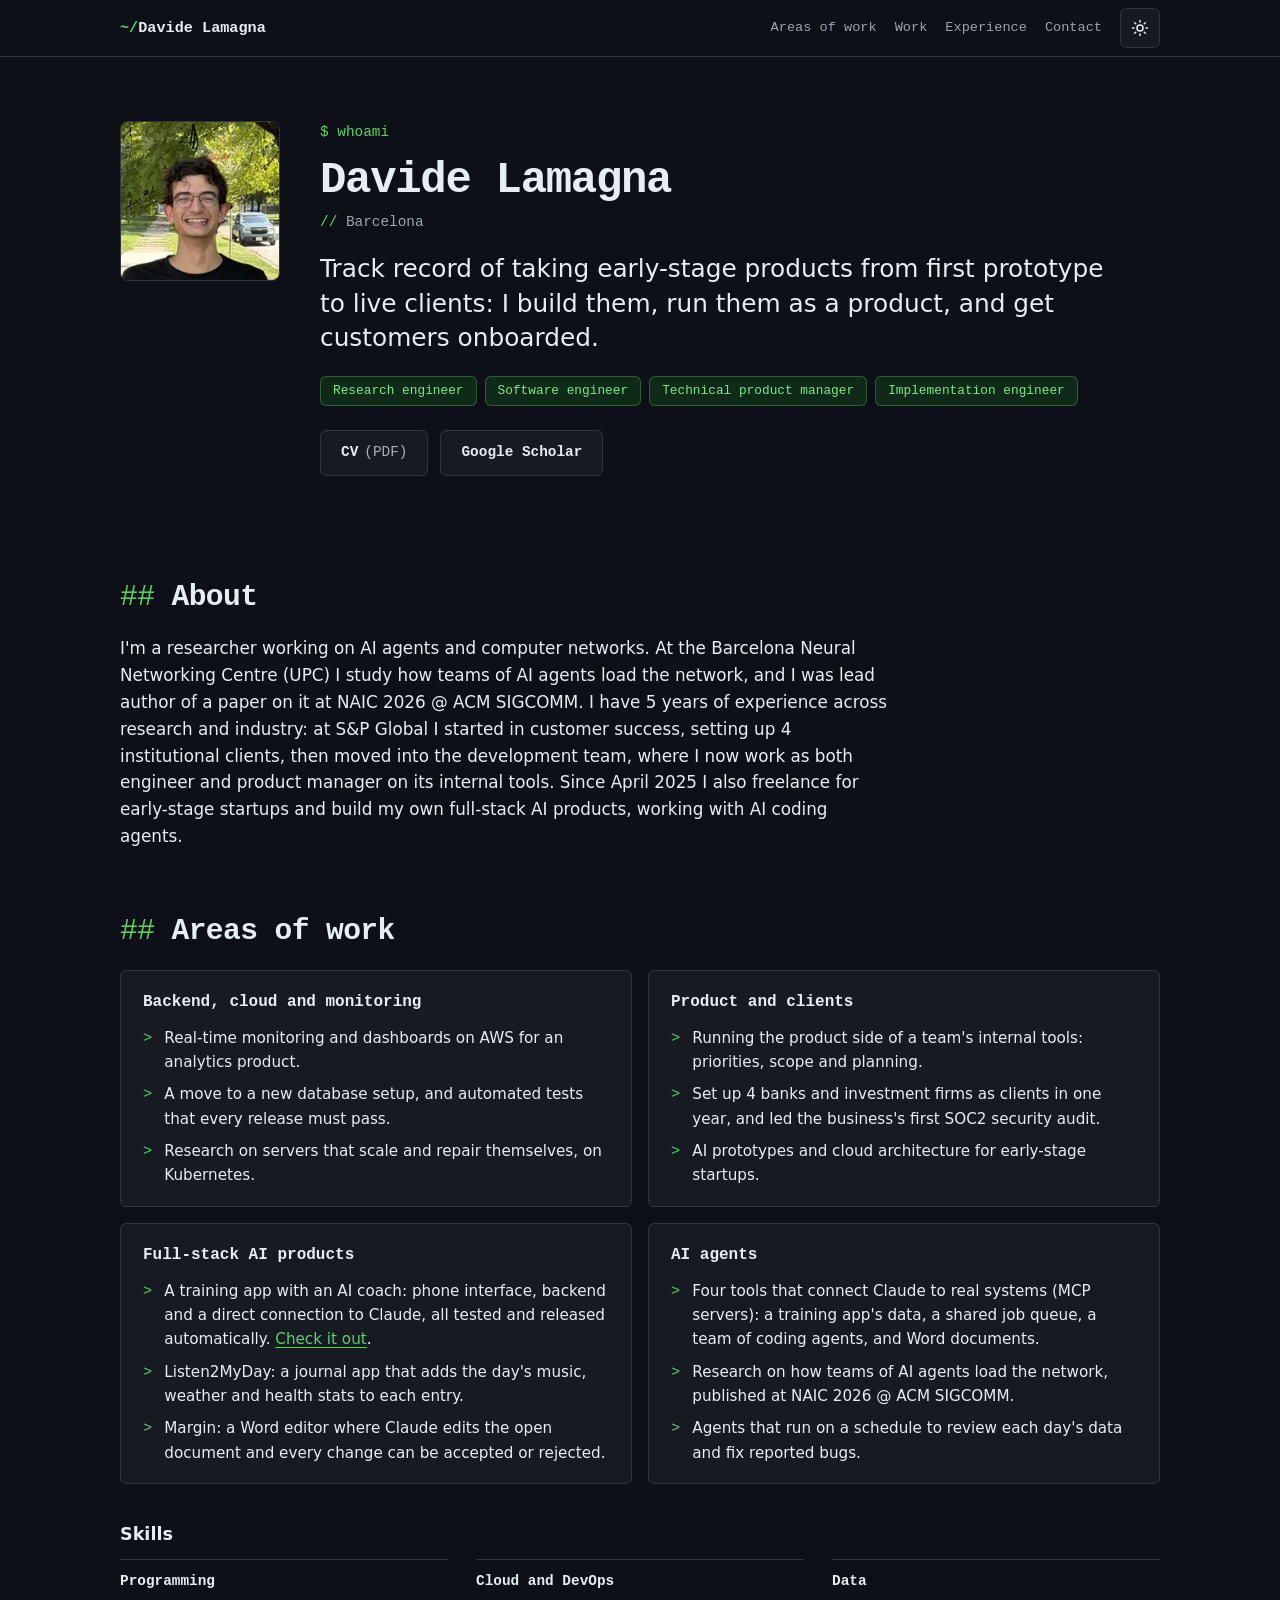
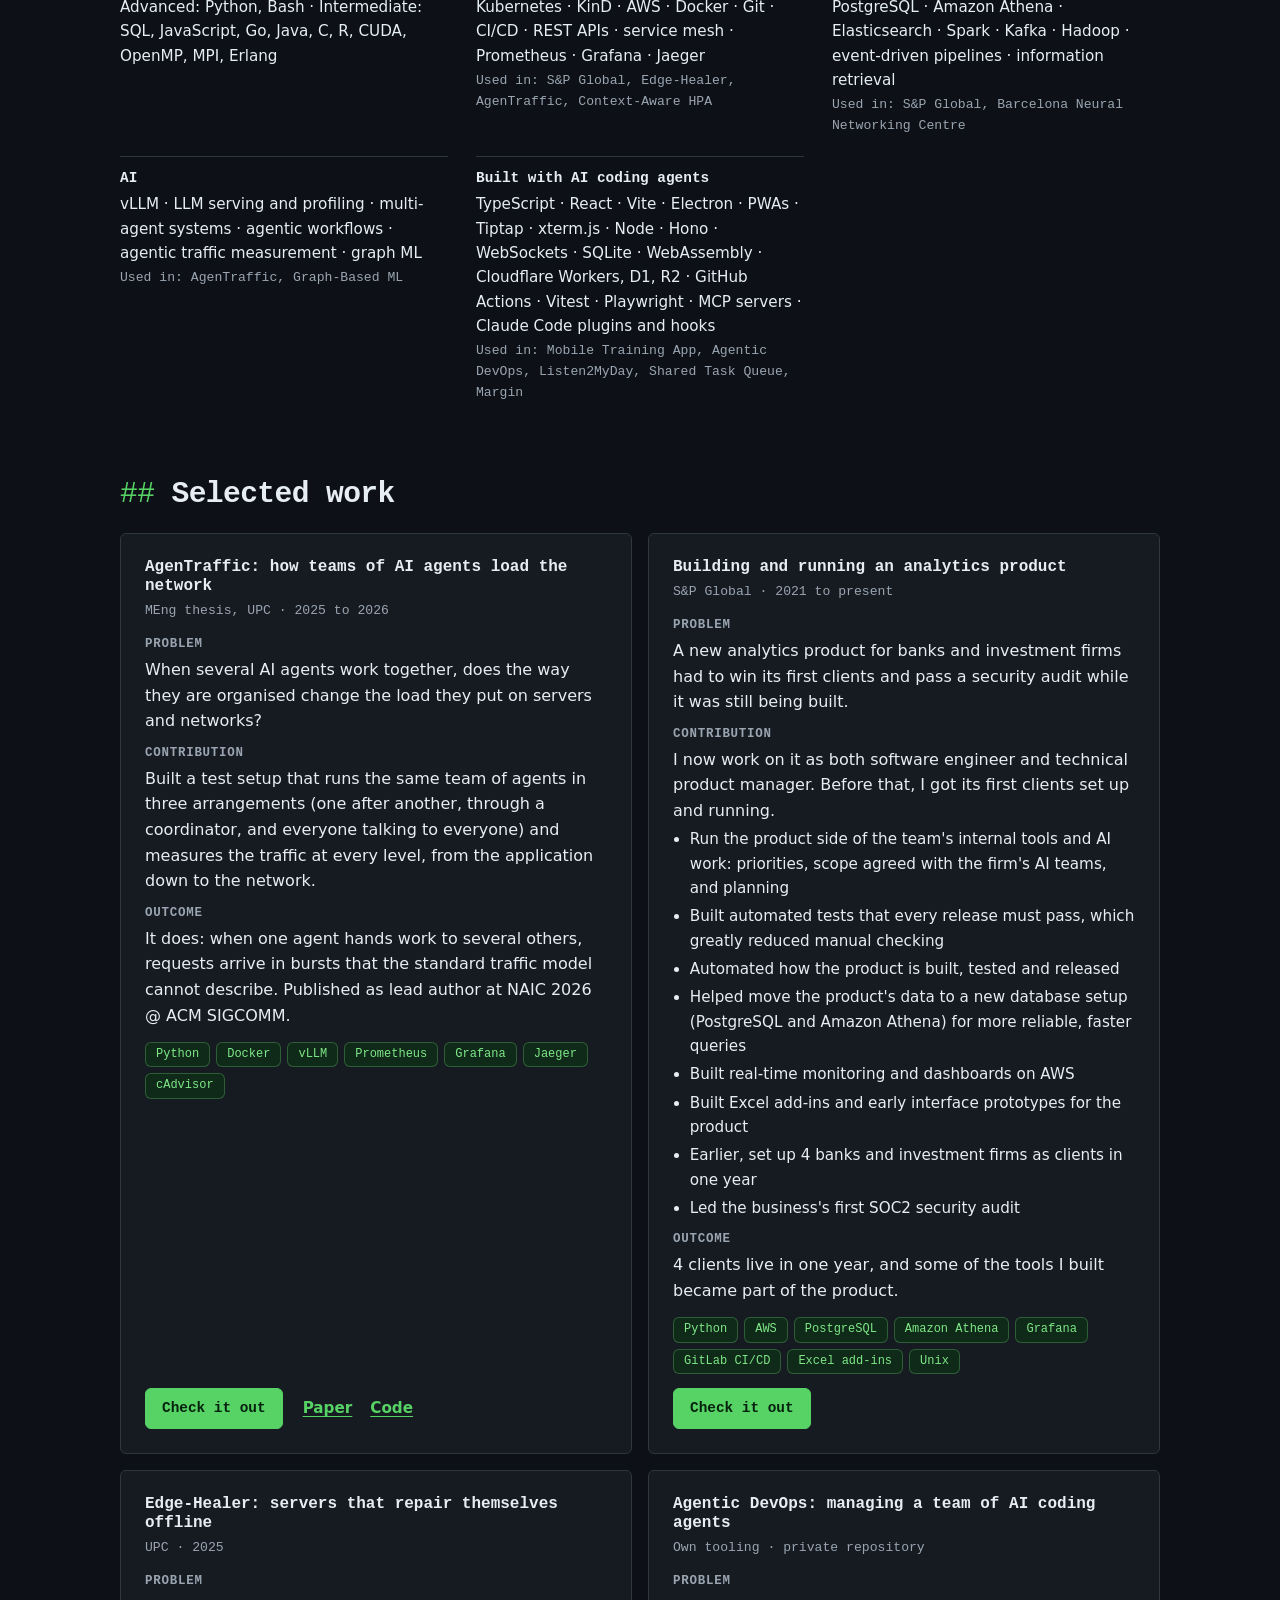
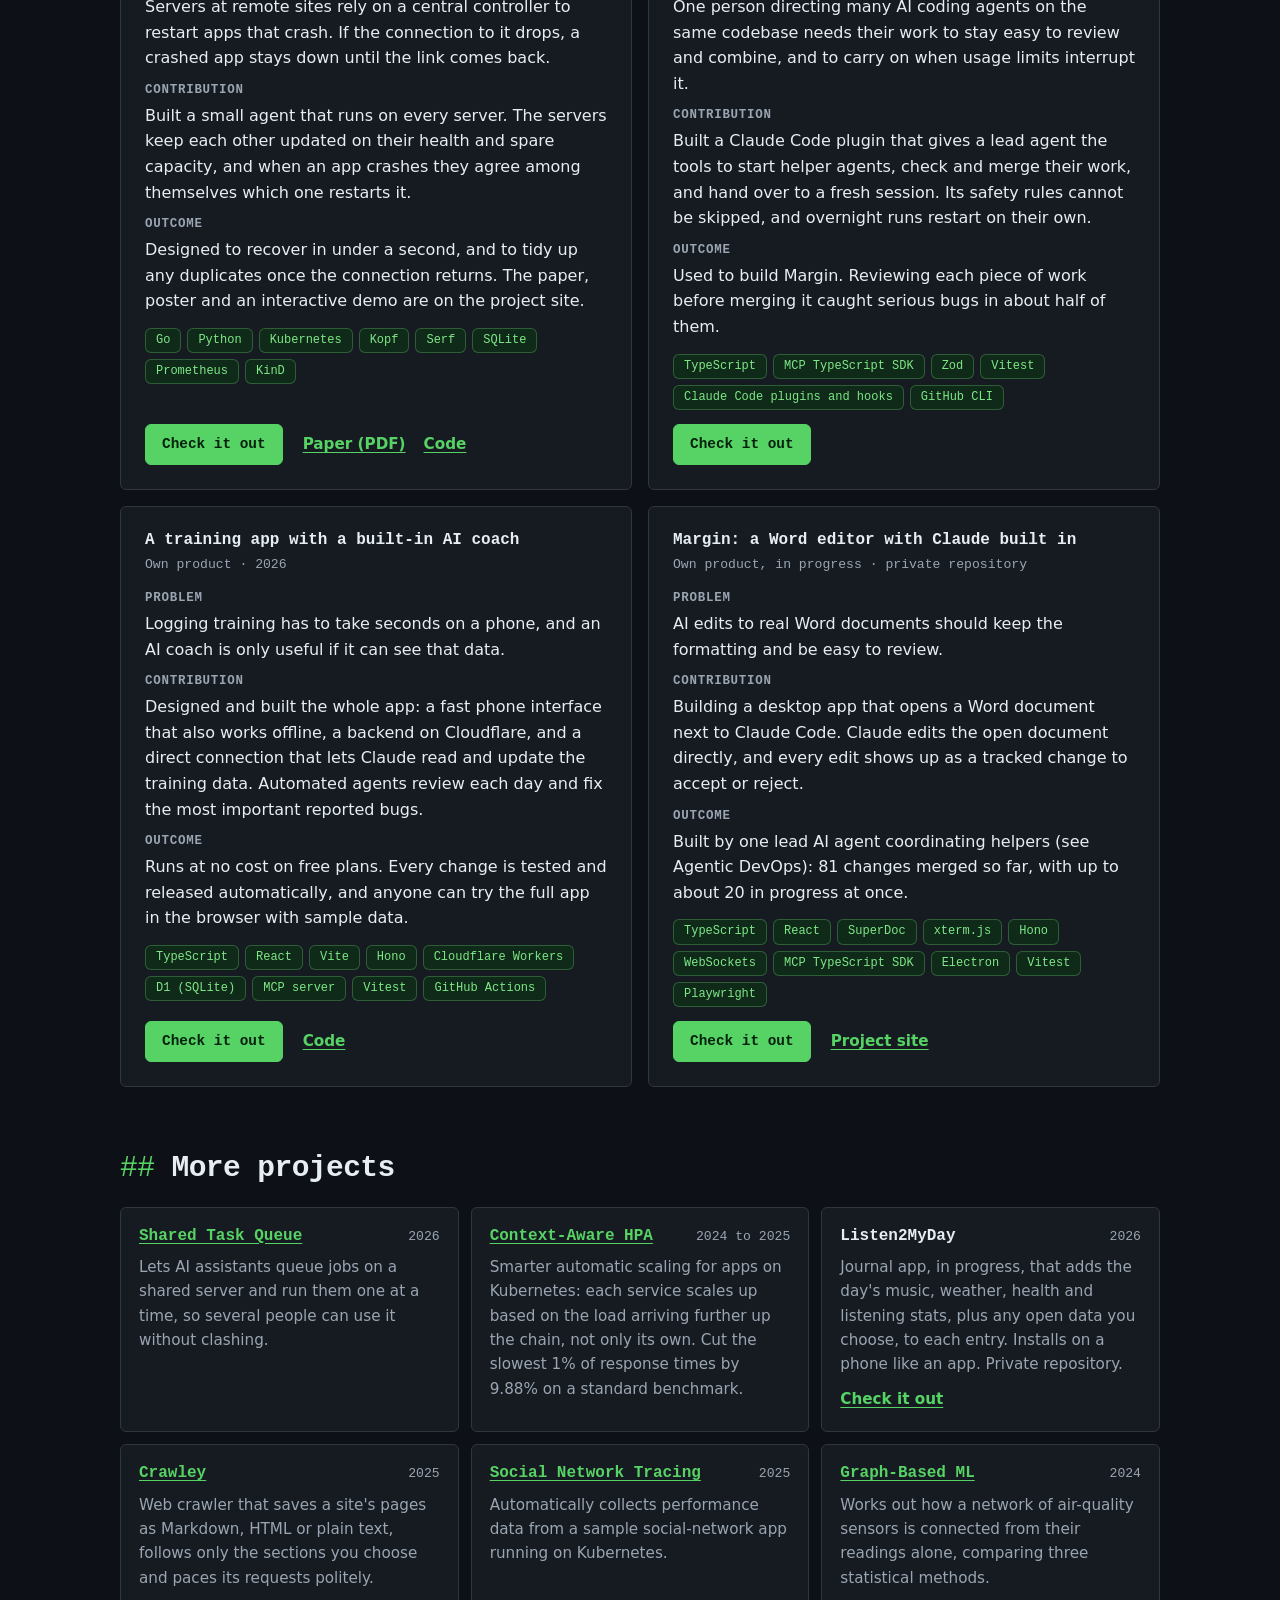
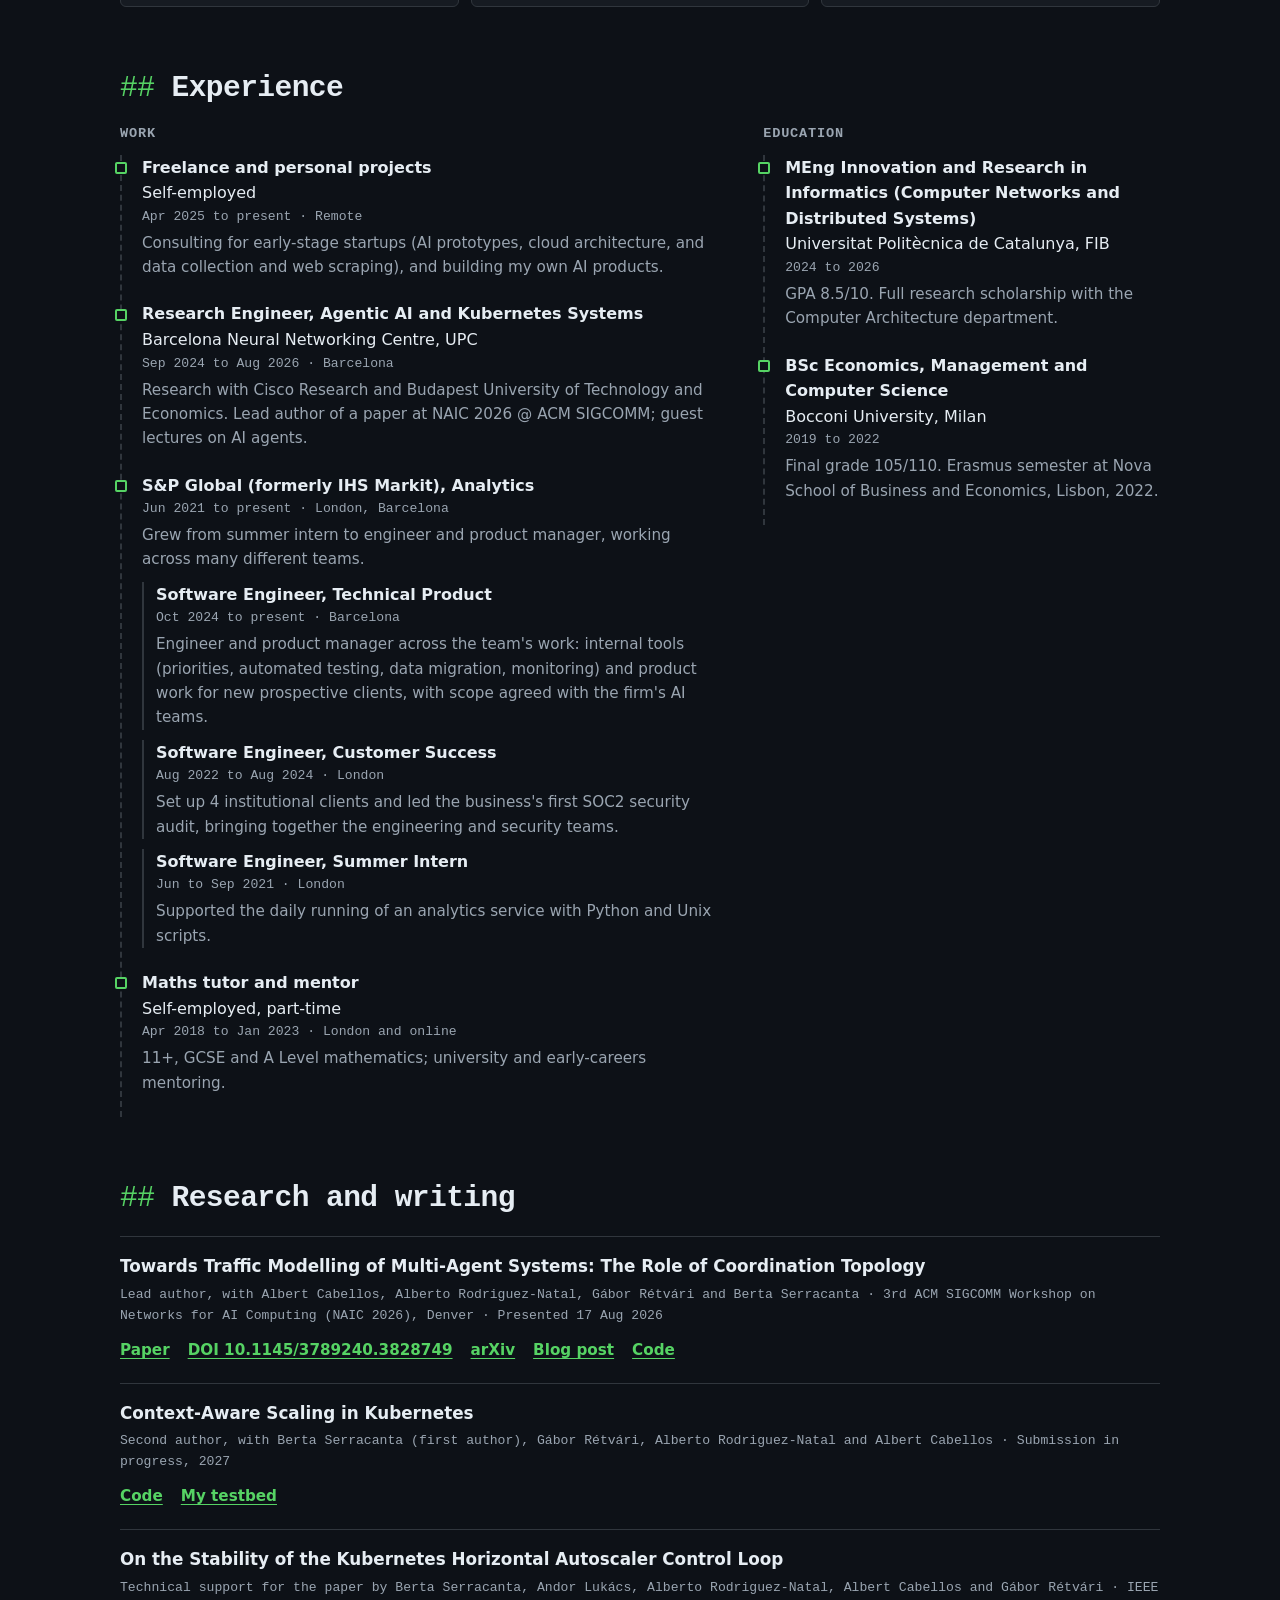
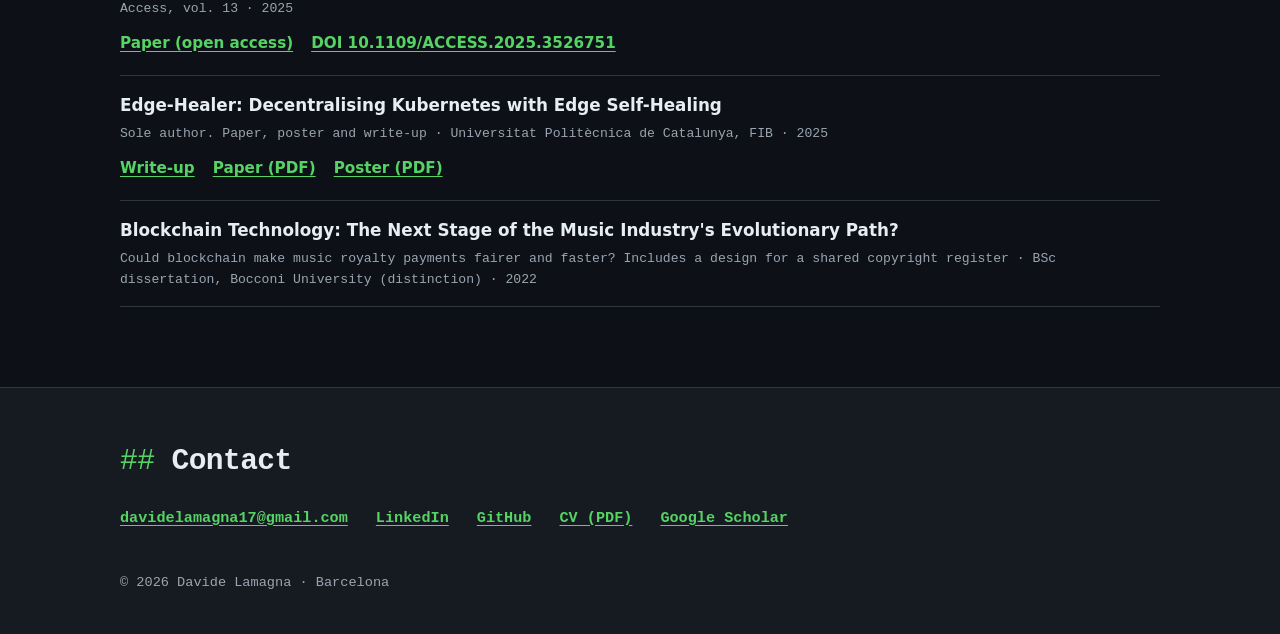
==== commit d837fab2: "Lead the About paragraph with research; list Research engineer first Co-Authored-By: Claude Sonnet 5" ====
--- a/index.html
+++ b/index.html
@@ -141,10 +141,10 @@
         <!-- The headline lives in data/projects.json (site.headline). Edit it there and run: python3 scripts/sync.py -->
         <p class="hero__headline"><!-- sync:headline -->Track record of taking early-stage products from first prototype to live clients: I build them, run them as a product, and get customers onboarded.<!-- /sync:headline --></p>
         <ul class="tags" aria-label="Roles">
+          <li>Research engineer</li>
           <li>Software engineer</li>
           <li>Technical product manager</li>
           <li>Implementation engineer</li>
-          <li>Research engineer</li>
         </ul>
         <div class="actions">
           <a class="button" href="DavideLamagnaCV.pdf">CV <span class="button__note">(PDF)</span></a>
@@ -157,7 +157,7 @@
     <section class="section wrap" id="about" aria-labelledby="about-title">
       <h2 id="about-title">About</h2>
       <div class="prose">
-        <p>I'm a software engineer and technical product manager with 5 years of experience across industry and research. At S&amp;P Global I started in customer success, setting up 4 institutional clients, then moved into the development team, where I now work as both engineer and product manager on its internal tools. That path has put me in many different teams, from client onboarding to engineering, product and AI. At the Barcelona Neural Networking Centre (UPC) I was lead author of a paper at NAIC 2026 @ ACM SIGCOMM. Since April 2025 I also freelance for early-stage startups and build my own full-stack AI products, working with AI coding agents.</p>
+        <p>I'm a researcher working on AI agents and computer networks. At the Barcelona Neural Networking Centre (UPC) I study how teams of AI agents load the network, and I was lead author of a paper on it at NAIC 2026 @ ACM SIGCOMM. I have 5 years of experience across research and industry: at S&amp;P Global I started in customer success, setting up 4 institutional clients, then moved into the development team, where I now work as both engineer and product manager on its internal tools. Since April 2025 I also freelance for early-stage startups and build my own full-stack AI products, working with AI coding agents.</p>
       </div>
     </section>
 
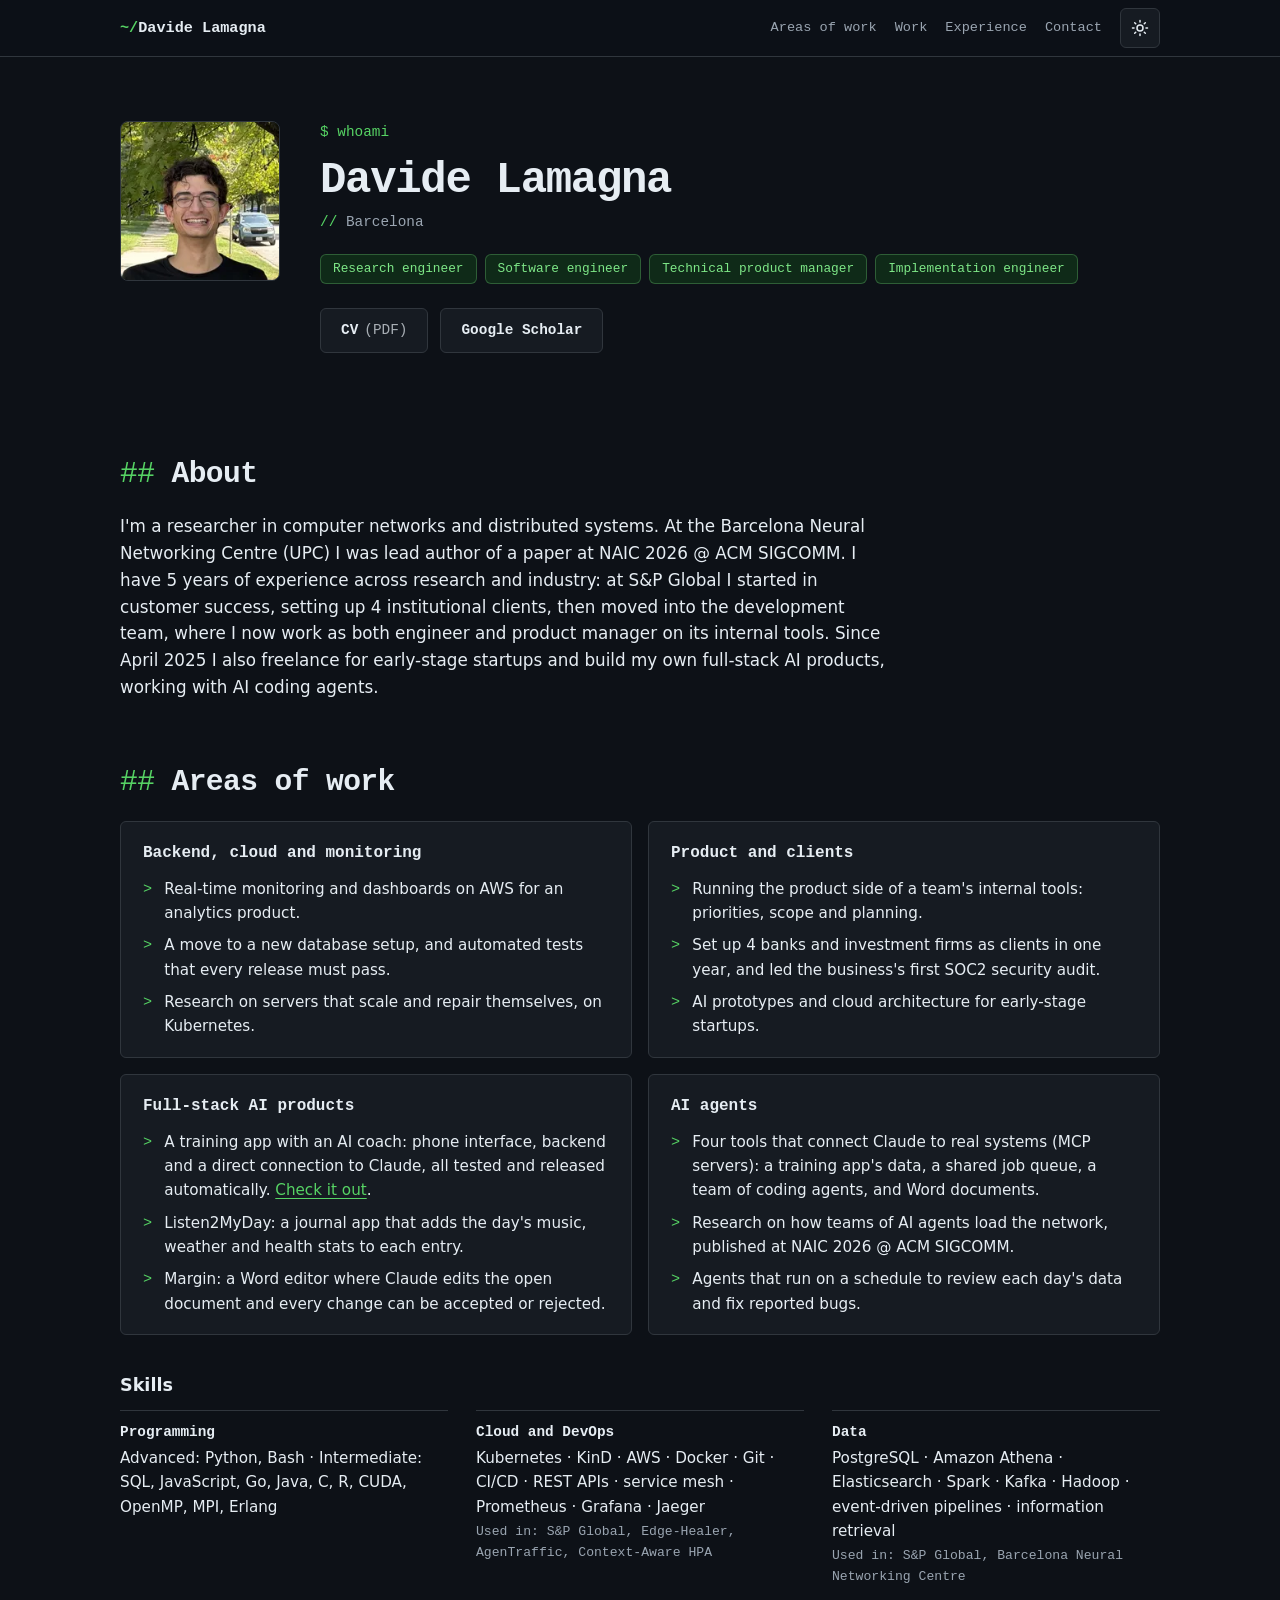
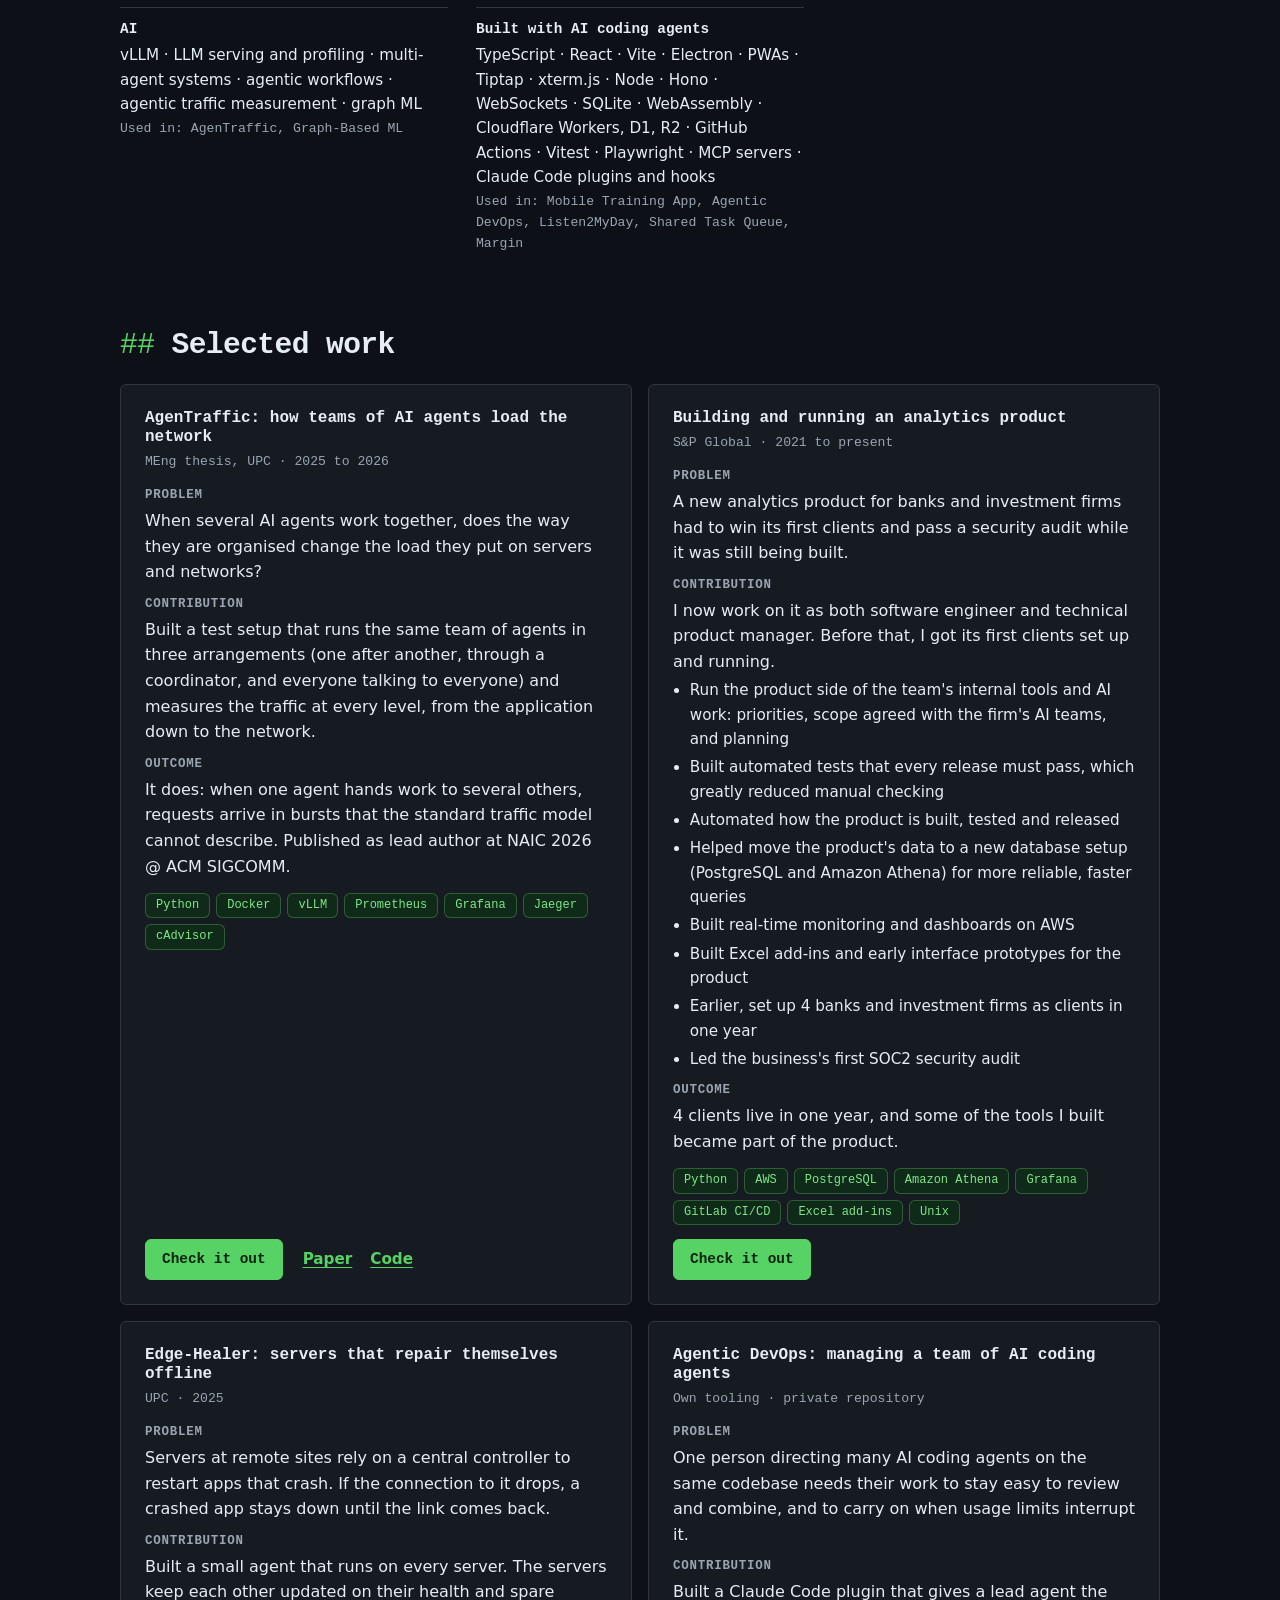
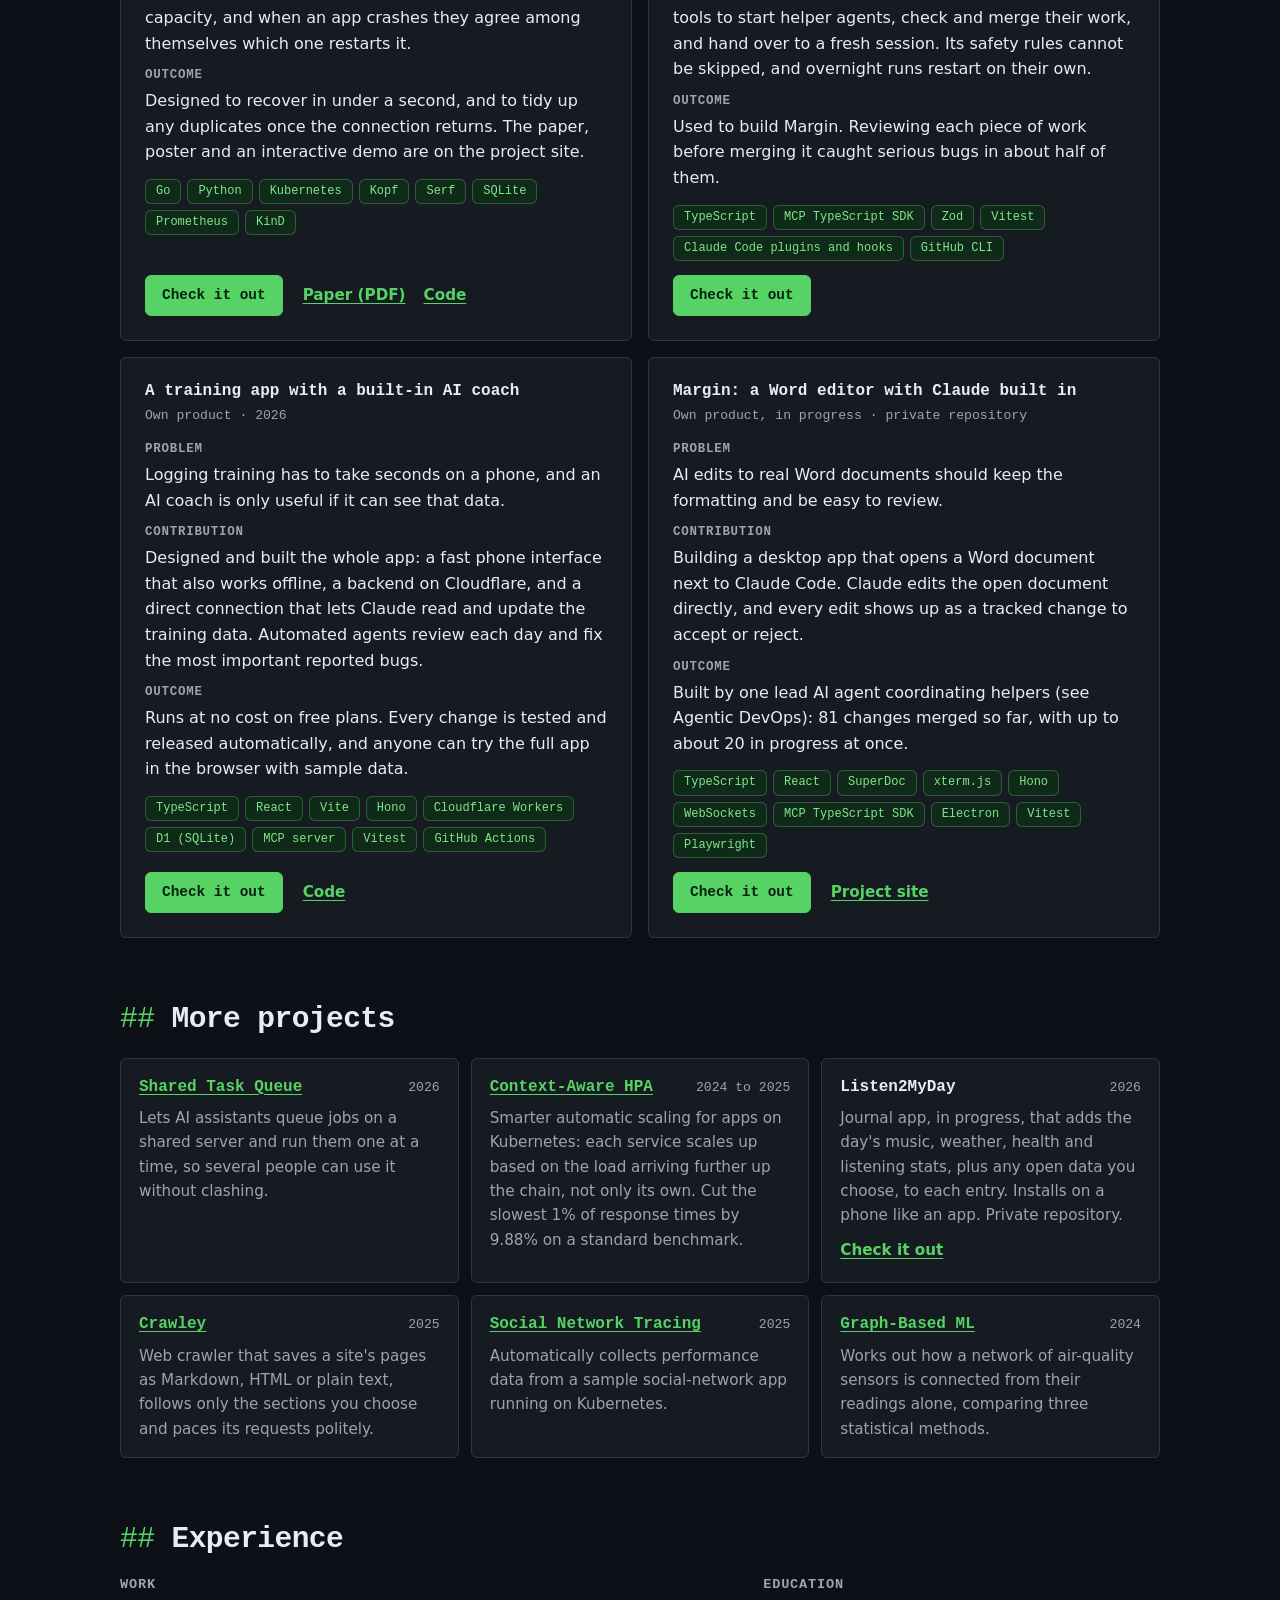
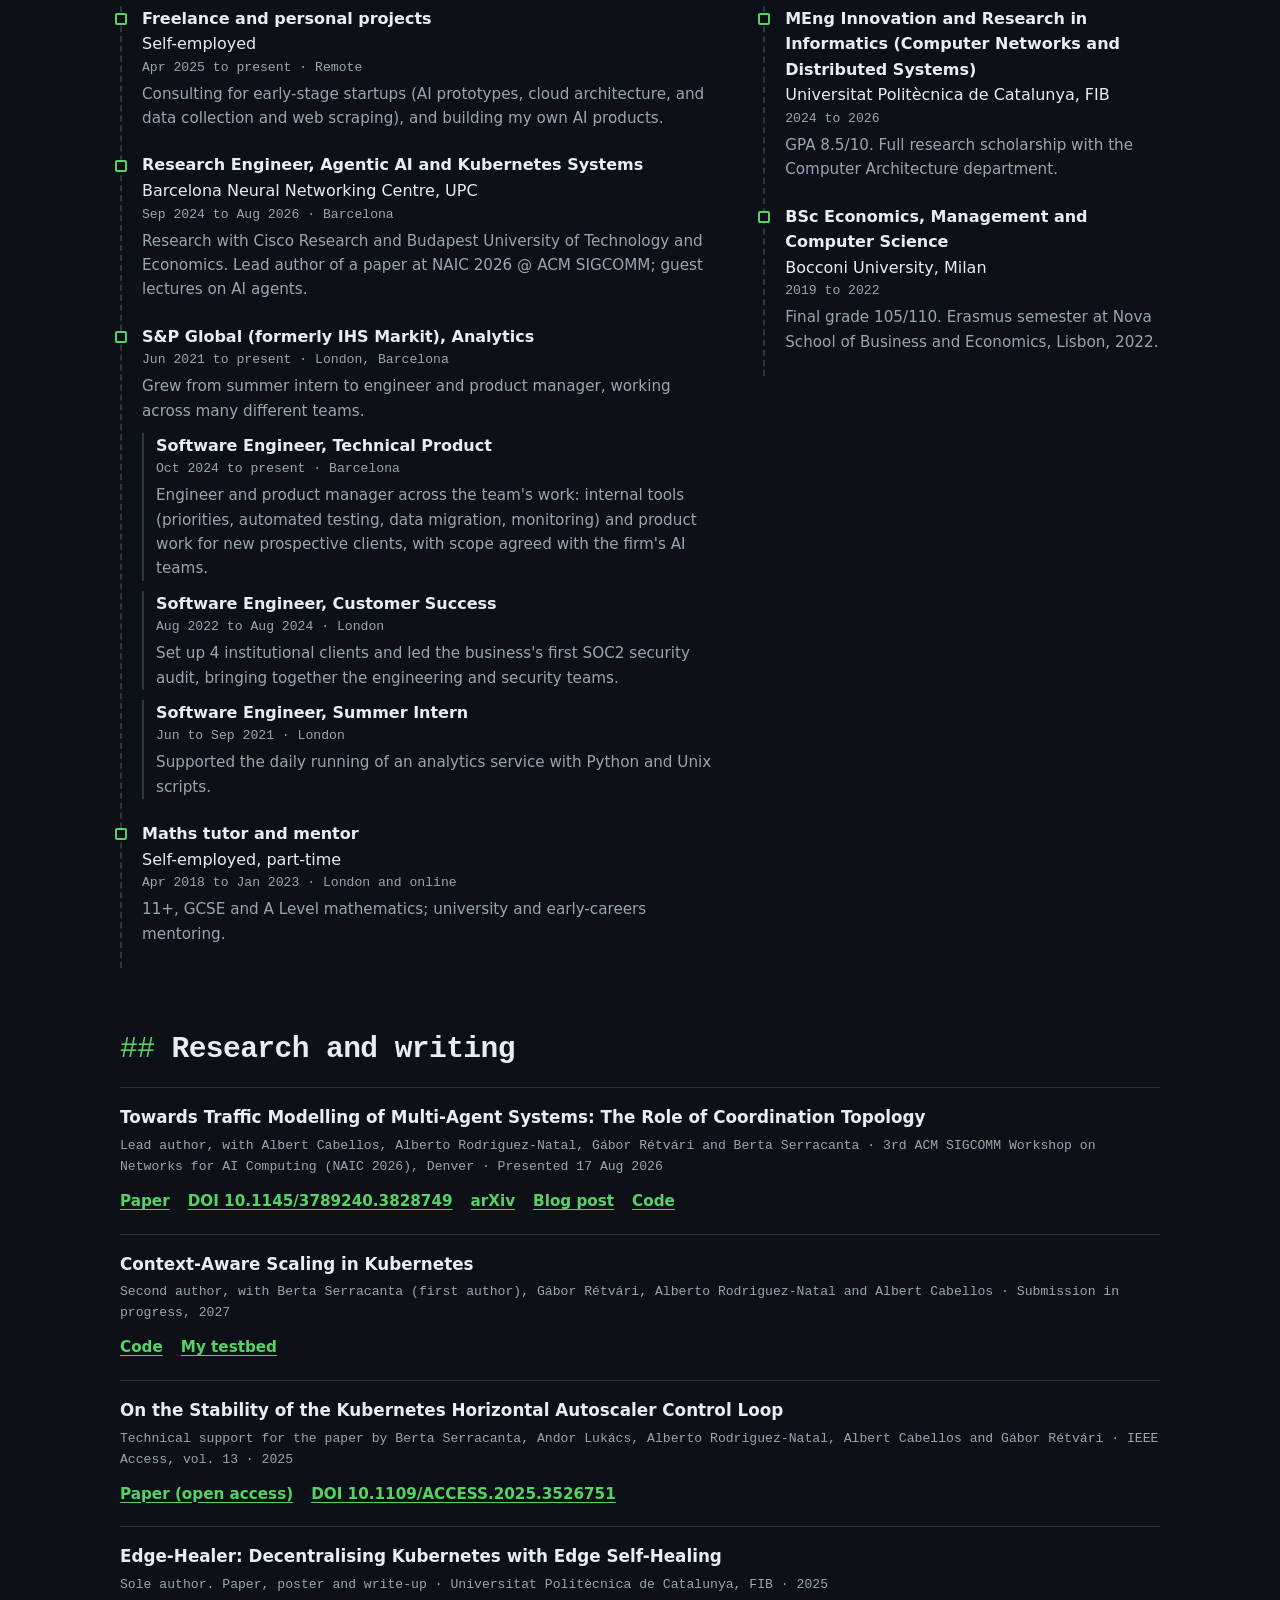
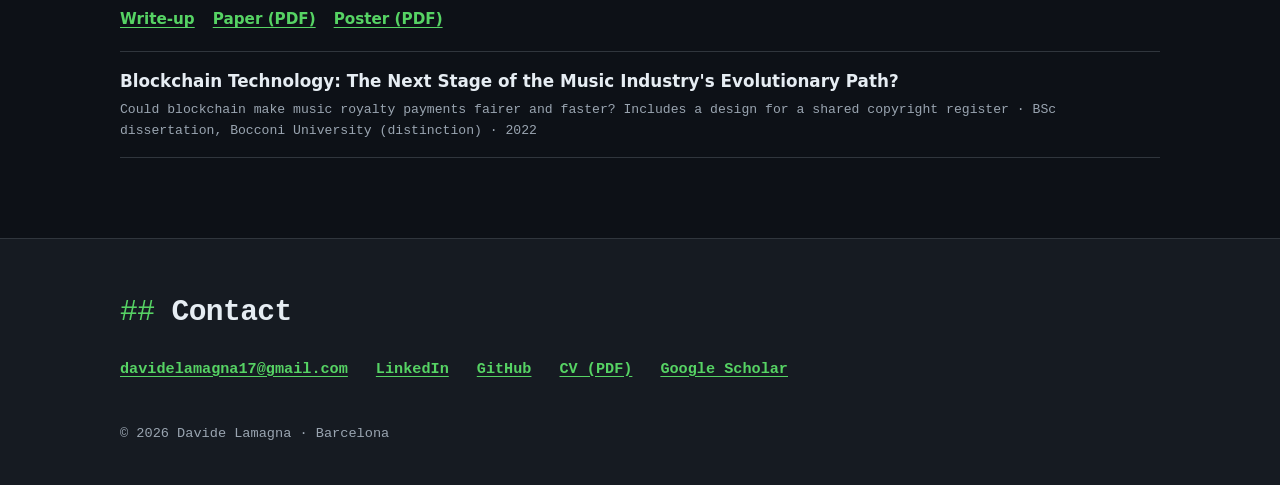
==== commit ede56de4: "Fix About wording, drop hero headline About now describes research in computer networks and distribu" ====
--- a/index.html
+++ b/index.html
@@ -4,7 +4,7 @@
   <meta charset="UTF-8">
   <meta name="viewport" content="width=device-width, initial-scale=1">
   <title>Davide Lamagna: software engineer and technical product manager</title>
-  <meta name="description" content="Track record of taking early-stage products from first prototype to live clients: I build them, run them as a product, and get customers onboarded.">
+  <meta name="description" content="Researcher in computer networks and distributed systems, with experience building and shipping software.">
   <link rel="canonical" href="https://dlamagna.github.io/">
   <meta name="color-scheme" content="dark light">
   <meta name="theme-color" content="#0d1117">
@@ -21,7 +21,7 @@
   <meta property="og:type" content="profile">
   <meta property="og:site_name" content="Davide Lamagna">
   <meta property="og:title" content="Davide Lamagna: software engineer and technical product manager">
-  <meta property="og:description" content="Track record of taking early-stage products from first prototype to live clients: I build them, run them as a product, and get customers onboarded.">
+  <meta property="og:description" content="Researcher in computer networks and distributed systems, with experience building and shipping software.">
   <meta property="og:url" content="https://dlamagna.github.io/">
   <meta property="og:image" content="https://dlamagna.github.io/assets/img/og-image.png">
   <meta property="og:image:width" content="1200">
@@ -32,7 +32,7 @@
   <meta property="profile:last_name" content="Lamagna">
   <meta name="twitter:card" content="summary_large_image">
   <meta name="twitter:title" content="Davide Lamagna: software engineer and technical product manager">
-  <meta name="twitter:description" content="Track record of taking early-stage products from first prototype to live clients: I build them, run them as a product, and get customers onboarded.">
+  <meta name="twitter:description" content="Researcher in computer networks and distributed systems, with experience building and shipping software.">
   <meta name="twitter:image" content="https://dlamagna.github.io/assets/img/og-image.png">
   <meta name="twitter:image:alt" content="Davide Lamagna, software engineer and technical product manager, with his headline and photo">
 
@@ -51,7 +51,7 @@
     "url": "https://dlamagna.github.io/",
     "image": "https://dlamagna.github.io/assets/img/profile-og.jpg",
     "email": "mailto:davidelamagna17@gmail.com",
-    "description": "Track record of taking early-stage products from first prototype to live clients: I build them, run them as a product, and get customers onboarded.",
+    "description": "Researcher in computer networks and distributed systems, with experience building and shipping software.",
     "jobTitle": [
       "Software engineer",
       "Technical product manager",
@@ -138,8 +138,6 @@
       <div class="hero__text">
         <h1 id="hero-name">Davide Lamagna</h1>
         <p class="hero__place">Barcelona</p>
-        <!-- The headline lives in data/projects.json (site.headline). Edit it there and run: python3 scripts/sync.py -->
-        <p class="hero__headline"><!-- sync:headline -->Track record of taking early-stage products from first prototype to live clients: I build them, run them as a product, and get customers onboarded.<!-- /sync:headline --></p>
         <ul class="tags" aria-label="Roles">
           <li>Research engineer</li>
           <li>Software engineer</li>
@@ -157,7 +155,7 @@
     <section class="section wrap" id="about" aria-labelledby="about-title">
       <h2 id="about-title">About</h2>
       <div class="prose">
-        <p>I'm a researcher working on AI agents and computer networks. At the Barcelona Neural Networking Centre (UPC) I study how teams of AI agents load the network, and I was lead author of a paper on it at NAIC 2026 @ ACM SIGCOMM. I have 5 years of experience across research and industry: at S&amp;P Global I started in customer success, setting up 4 institutional clients, then moved into the development team, where I now work as both engineer and product manager on its internal tools. Since April 2025 I also freelance for early-stage startups and build my own full-stack AI products, working with AI coding agents.</p>
+        <p>I'm a researcher in computer networks and distributed systems. At the Barcelona Neural Networking Centre (UPC) I was lead author of a paper at NAIC 2026 @ ACM SIGCOMM. I have 5 years of experience across research and industry: at S&amp;P Global I started in customer success, setting up 4 institutional clients, then moved into the development team, where I now work as both engineer and product manager on its internal tools. Since April 2025 I also freelance for early-stage startups and build my own full-stack AI products, working with AI coding agents.</p>
       </div>
     </section>
 
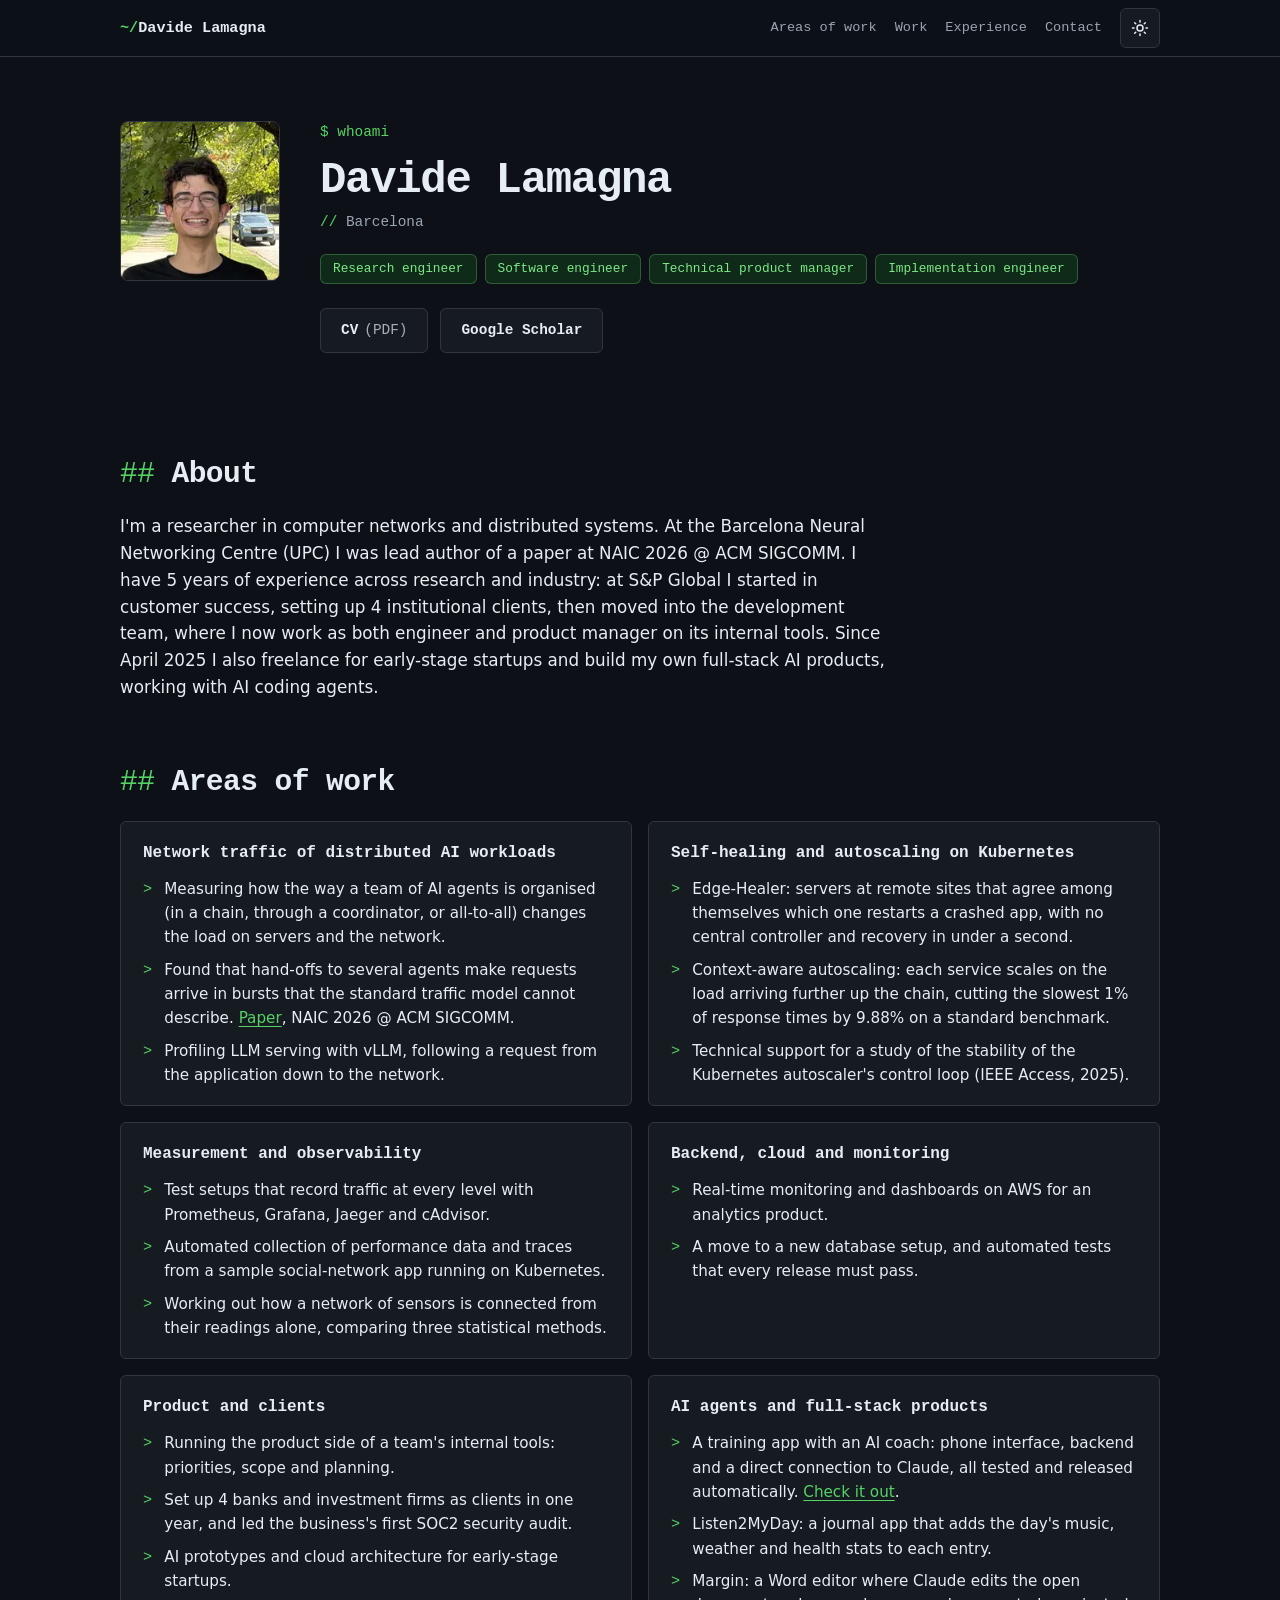
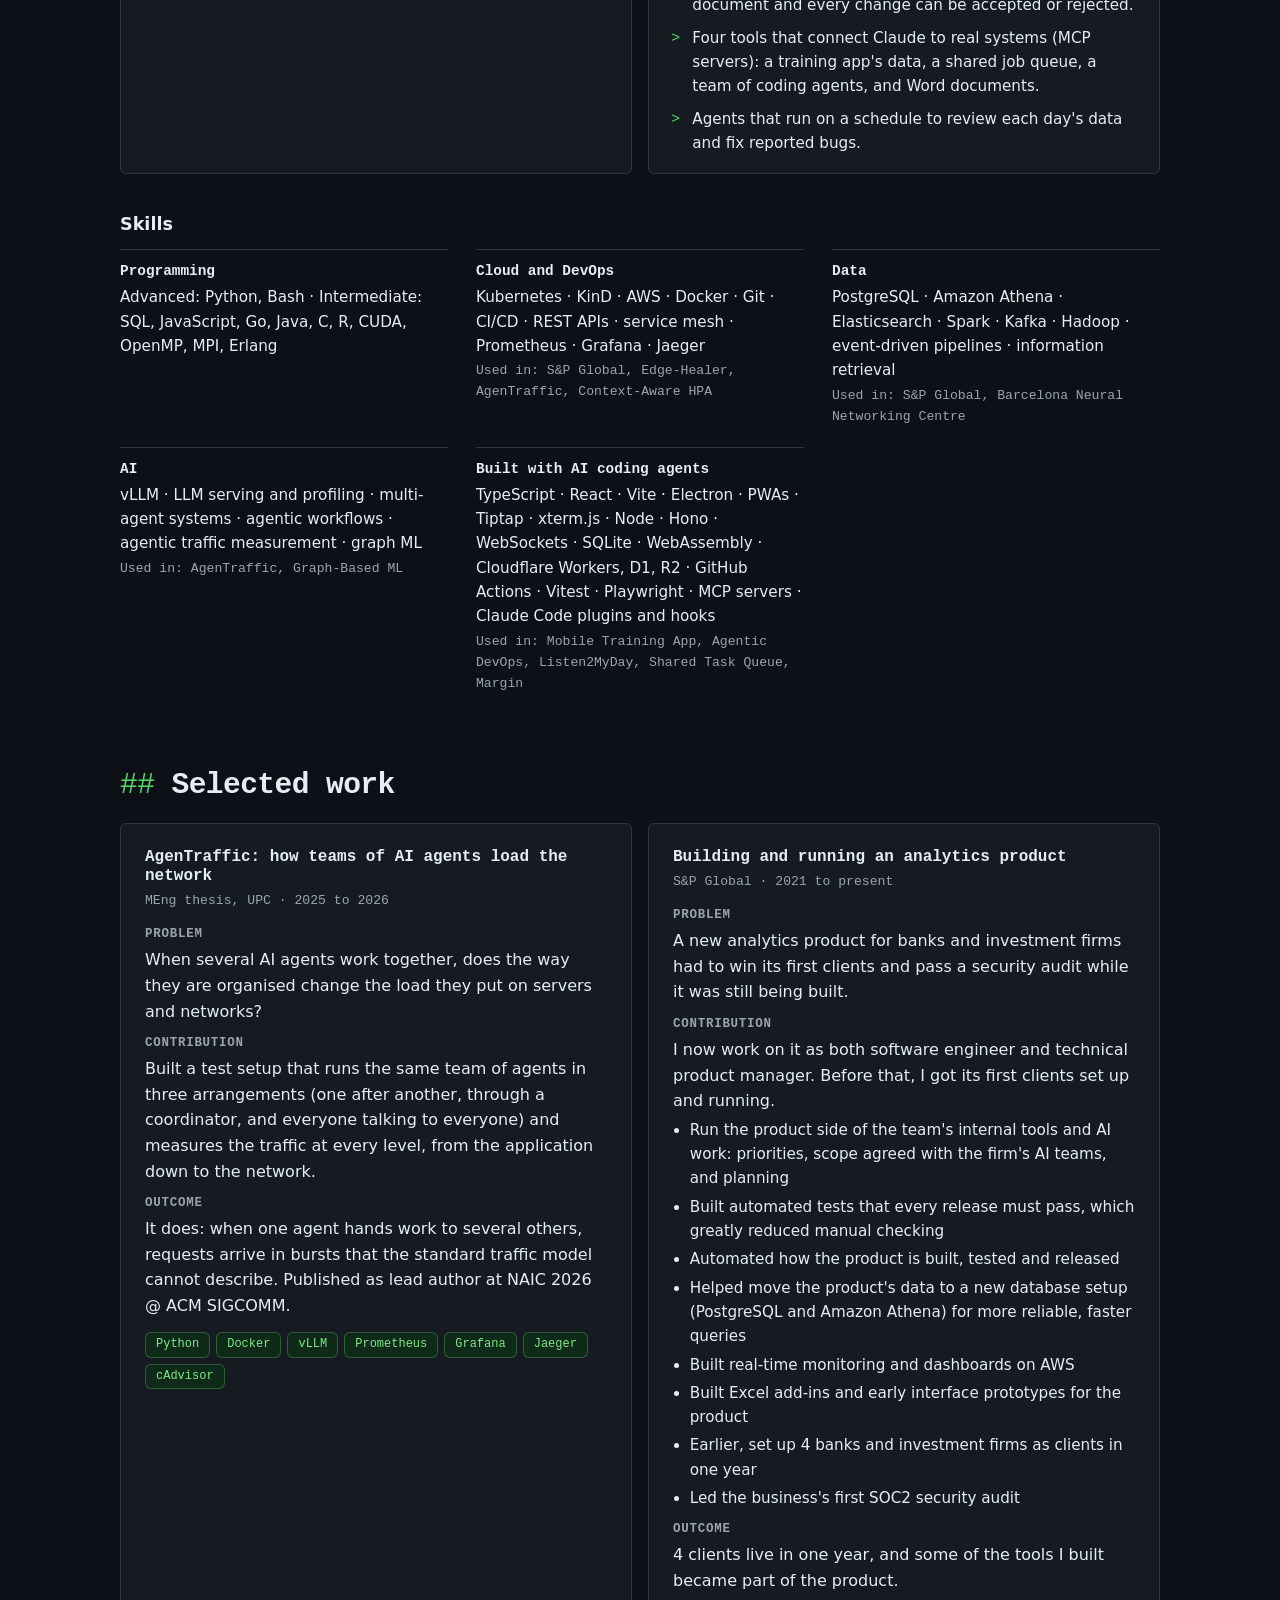
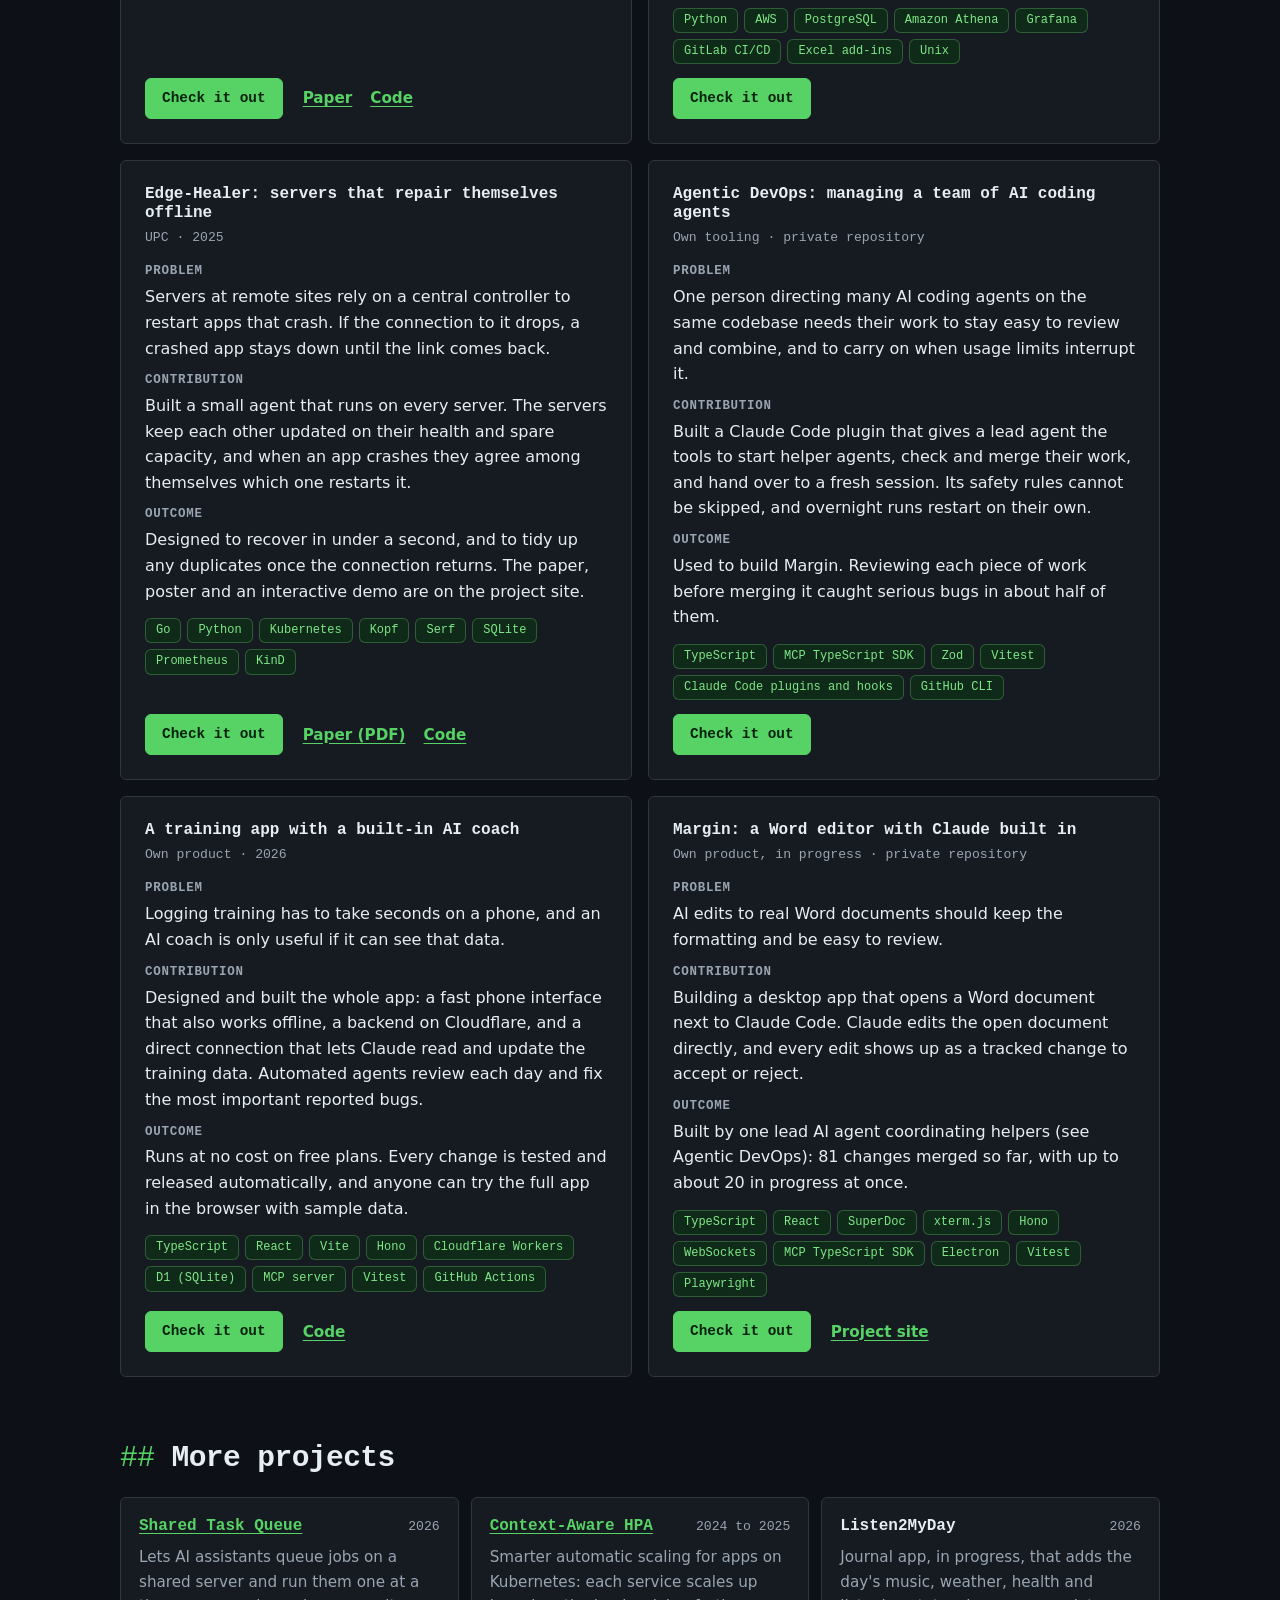
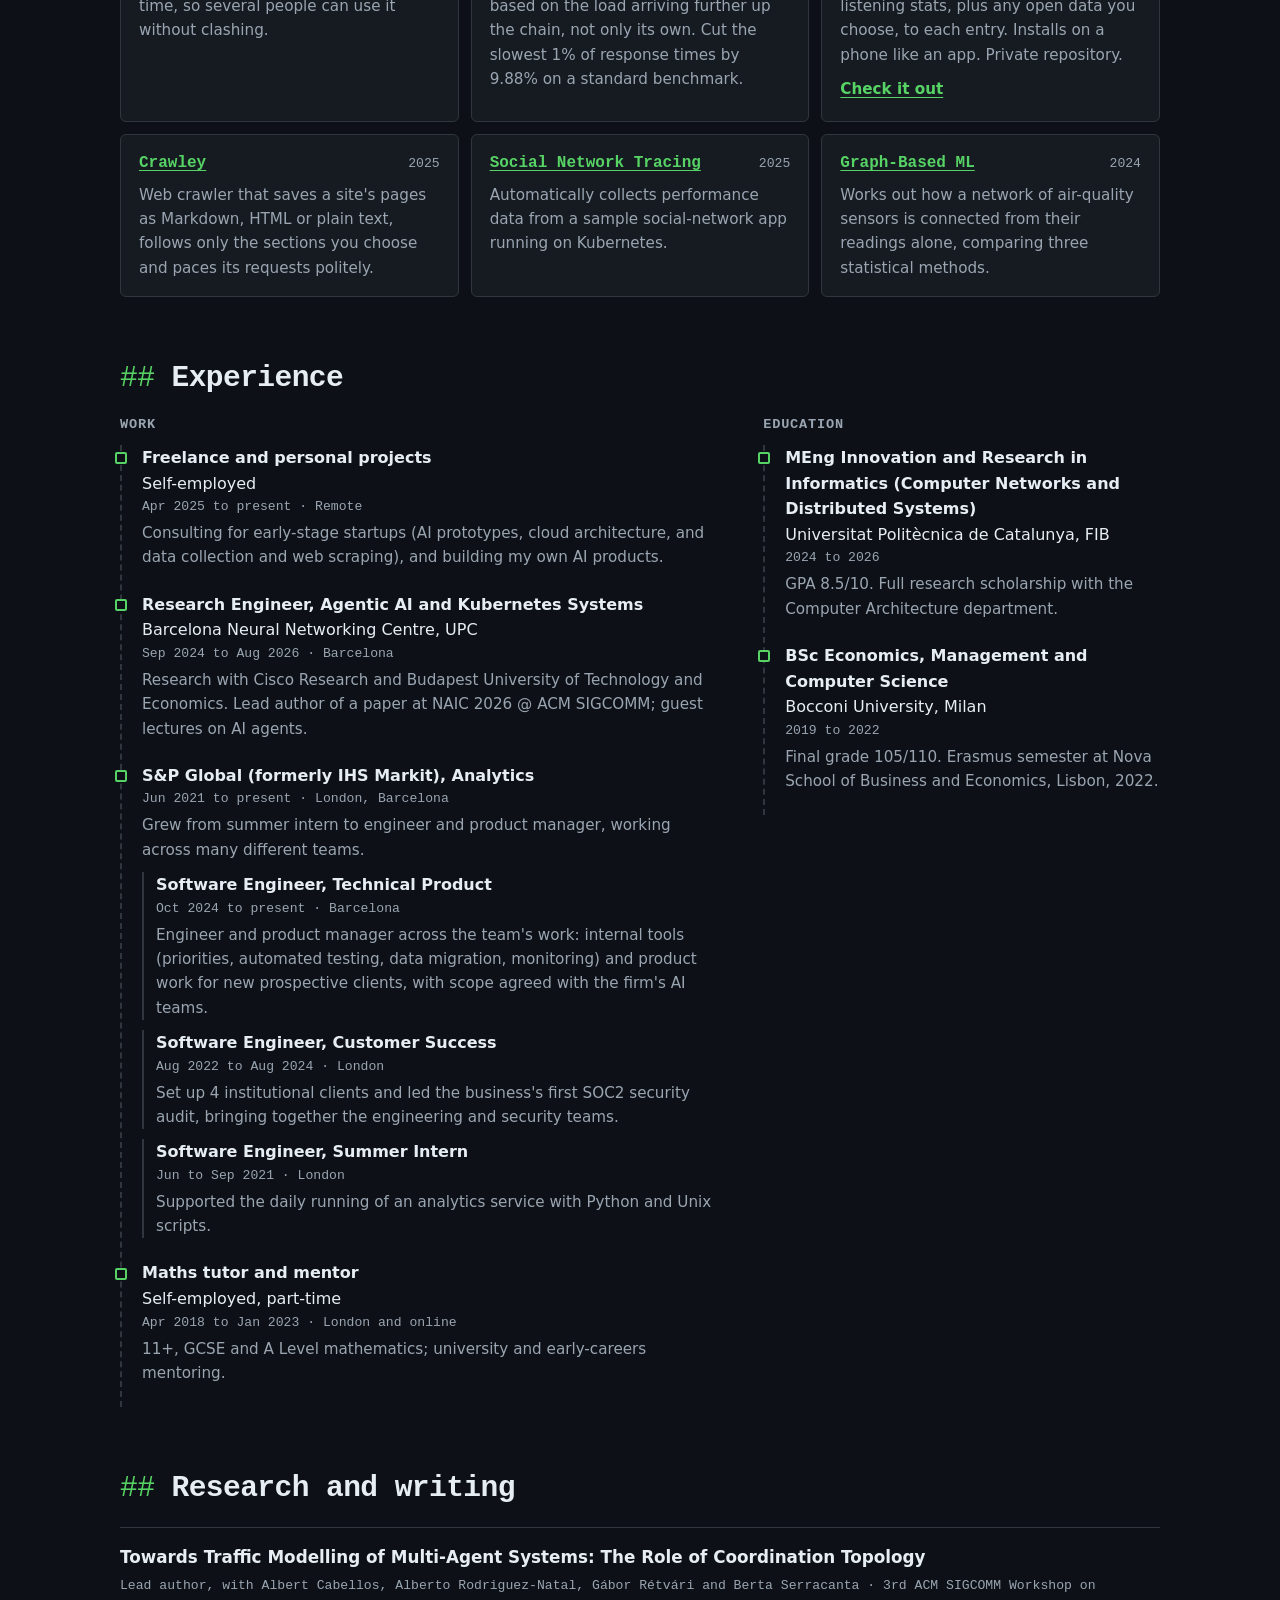
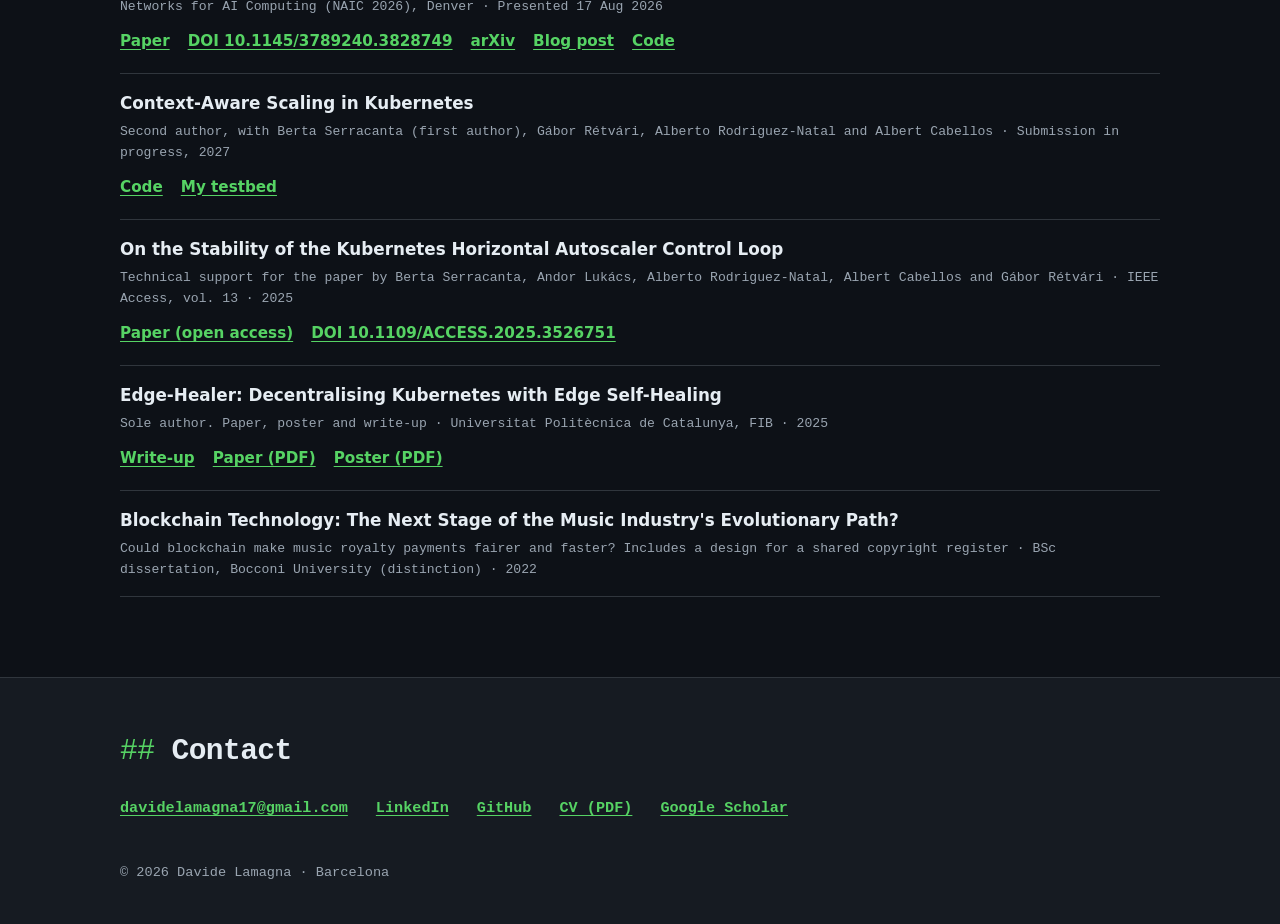
==== commit 8335465c: "Areas of work: add research areas, merge AI agents with full-stack products Co-Authored-By: Claude S" ====
--- a/index.html
+++ b/index.html
@@ -164,11 +164,34 @@
       <h2 id="services-title">Areas of work</h2>
       <div class="offers">
         <article class="offer">
+          <h3>Network traffic of distributed AI workloads</h3>
+          <ul>
+            <li>Measuring how the way a team of AI agents is organised (in a chain, through a coordinator, or all-to-all) changes the load on servers and the network.</li>
+            <li>Found that hand-offs to several agents make requests arrive in bursts that the standard traffic model cannot describe. <a href="https://doi.org/10.1145/3789240.3828749">Paper</a>, NAIC 2026 @ ACM SIGCOMM.</li>
+            <li>Profiling LLM serving with vLLM, following a request from the application down to the network.</li>
+          </ul>
+        </article>
+        <article class="offer">
+          <h3>Self-healing and autoscaling on Kubernetes</h3>
+          <ul>
+            <li>Edge-Healer: servers at remote sites that agree among themselves which one restarts a crashed app, with no central controller and recovery in under a second.</li>
+            <li>Context-aware autoscaling: each service scales on the load arriving further up the chain, cutting the slowest 1% of response times by 9.88% on a standard benchmark.</li>
+            <li>Technical support for a study of the stability of the Kubernetes autoscaler's control loop (IEEE Access, 2025).</li>
+          </ul>
+        </article>
+        <article class="offer">
+          <h3>Measurement and observability</h3>
+          <ul>
+            <li>Test setups that record traffic at every level with Prometheus, Grafana, Jaeger and cAdvisor.</li>
+            <li>Automated collection of performance data and traces from a sample social-network app running on Kubernetes.</li>
+            <li>Working out how a network of sensors is connected from their readings alone, comparing three statistical methods.</li>
+          </ul>
+        </article>
+        <article class="offer">
           <h3>Backend, cloud and monitoring</h3>
           <ul>
             <li>Real-time monitoring and dashboards on AWS for an analytics product.</li>
             <li>A move to a new database setup, and automated tests that every release must pass.</li>
-            <li>Research on servers that scale and repair themselves, on Kubernetes.</li>
           </ul>
         </article>
         <article class="offer">
@@ -180,18 +203,12 @@
           </ul>
         </article>
         <article class="offer">
-          <h3>Full-stack AI products</h3>
+          <h3>AI agents and full-stack products</h3>
           <ul>
             <li>A training app with an AI coach: phone interface, backend and a direct connection to Claude, all tested and released automatically. <a href="https://dlamagna.github.io/climbing-app/">Check it out</a>.</li>
             <li>Listen2MyDay: a journal app that adds the day's music, weather and health stats to each entry.</li>
             <li>Margin: a Word editor where Claude edits the open document and every change can be accepted or rejected.</li>
-          </ul>
-        </article>
-        <article class="offer">
-          <h3>AI agents</h3>
-          <ul>
             <li>Four tools that connect Claude to real systems (MCP servers): a training app's data, a shared job queue, a team of coding agents, and Word documents.</li>
-            <li>Research on how teams of AI agents load the network, published at NAIC 2026 @ ACM SIGCOMM.</li>
             <li>Agents that run on a schedule to review each day's data and fix reported bugs.</li>
           </ul>
         </article>
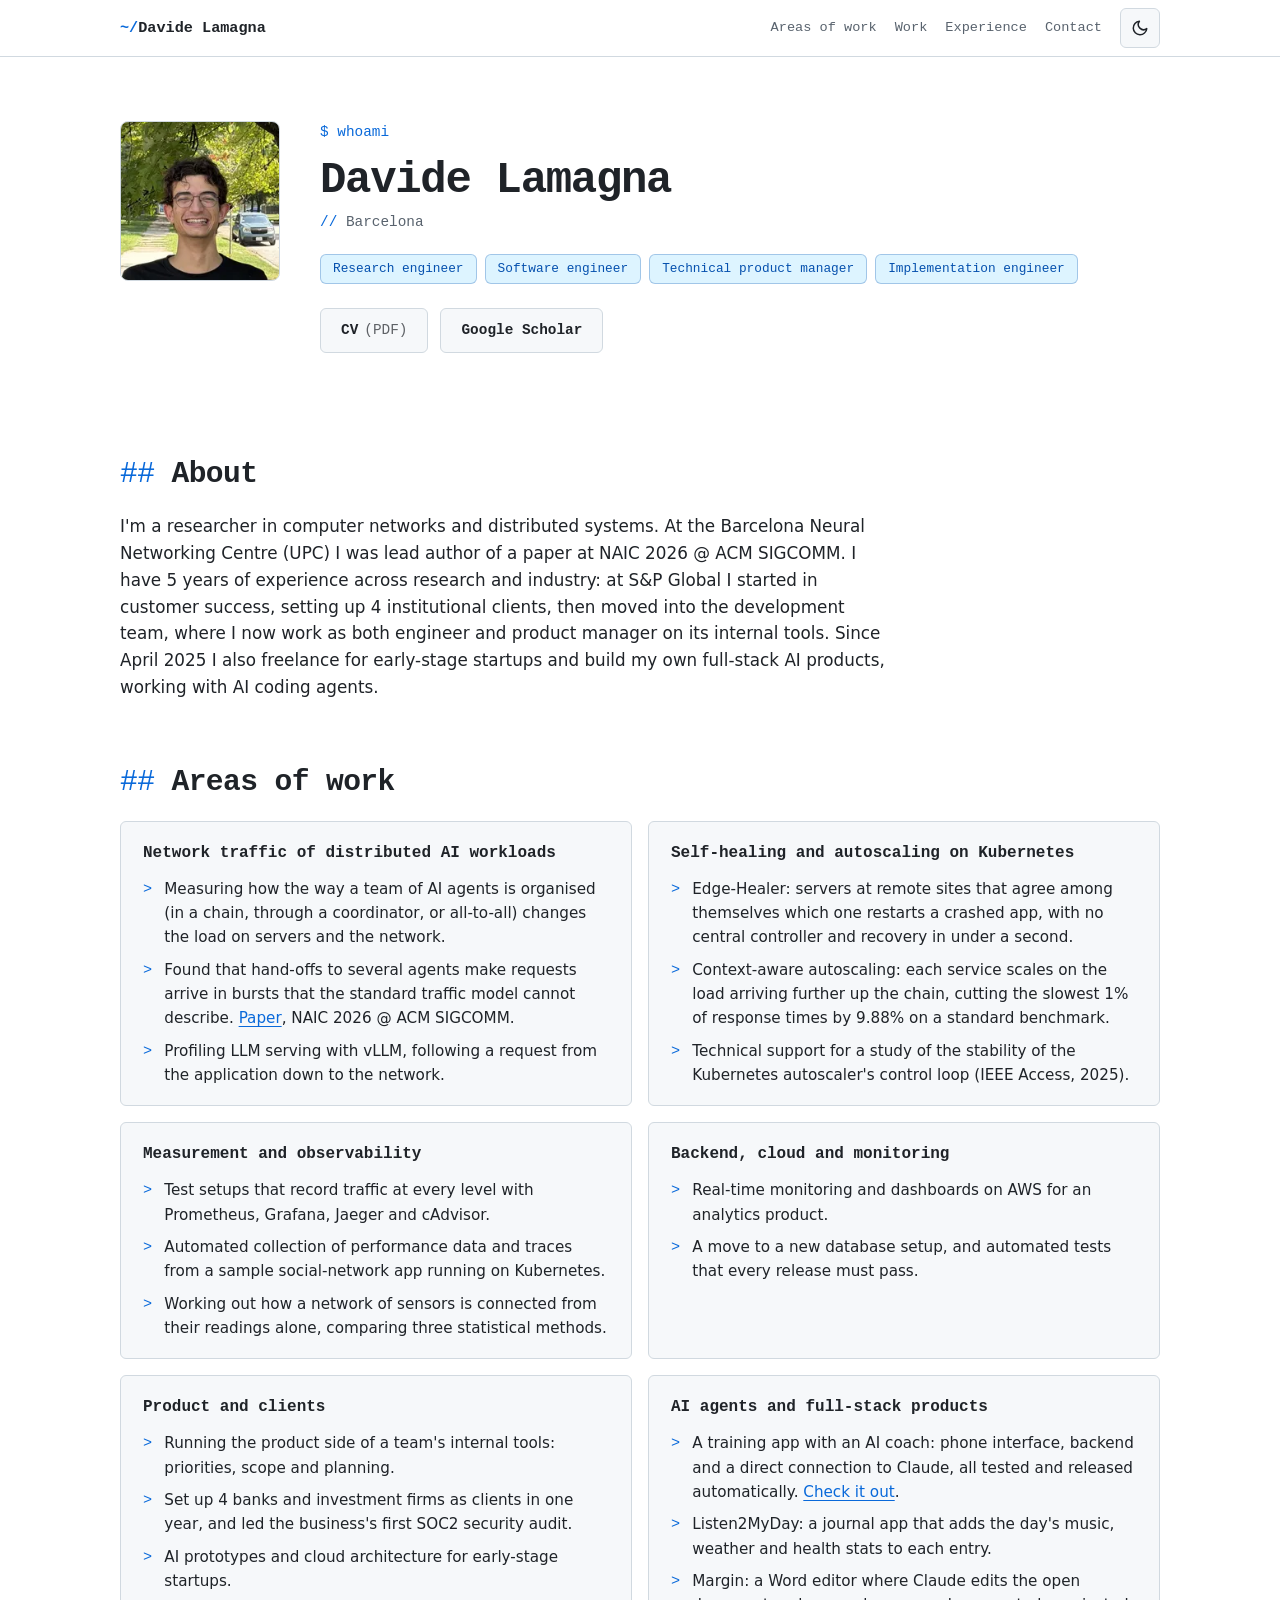
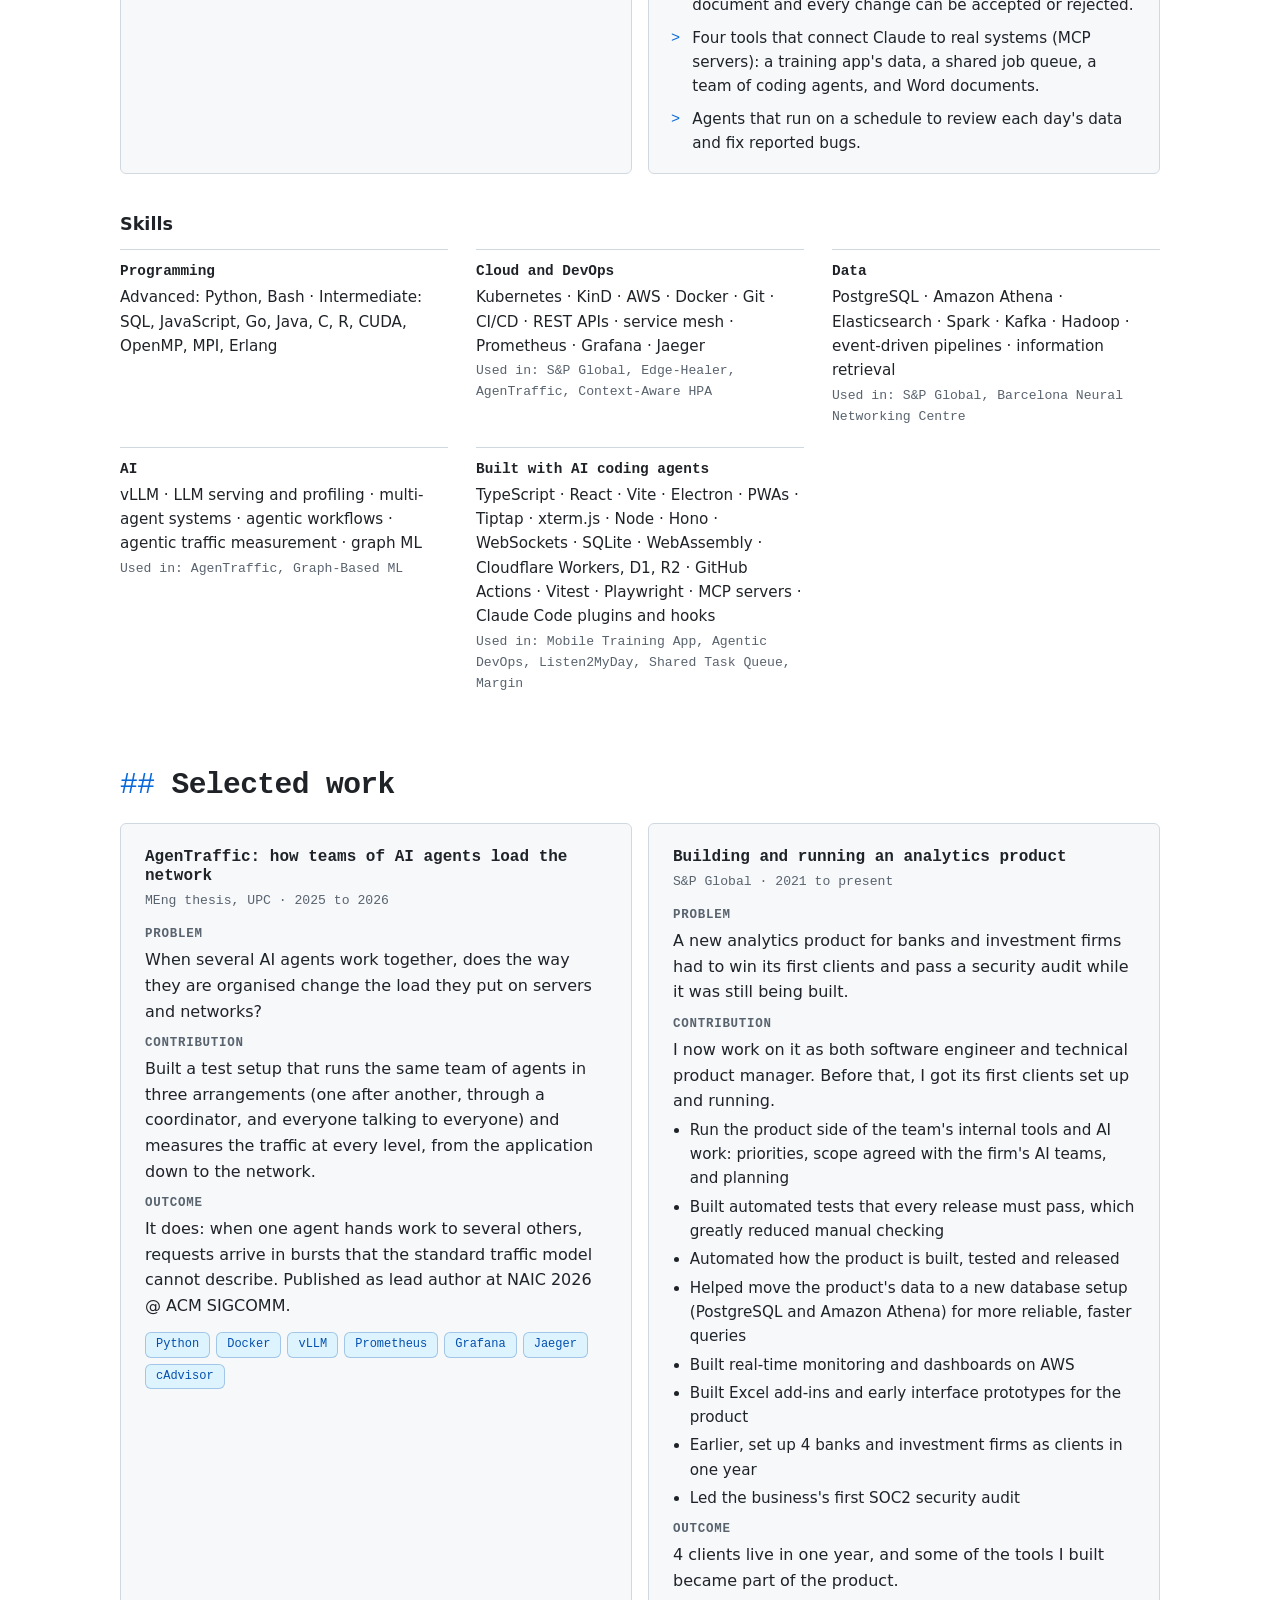
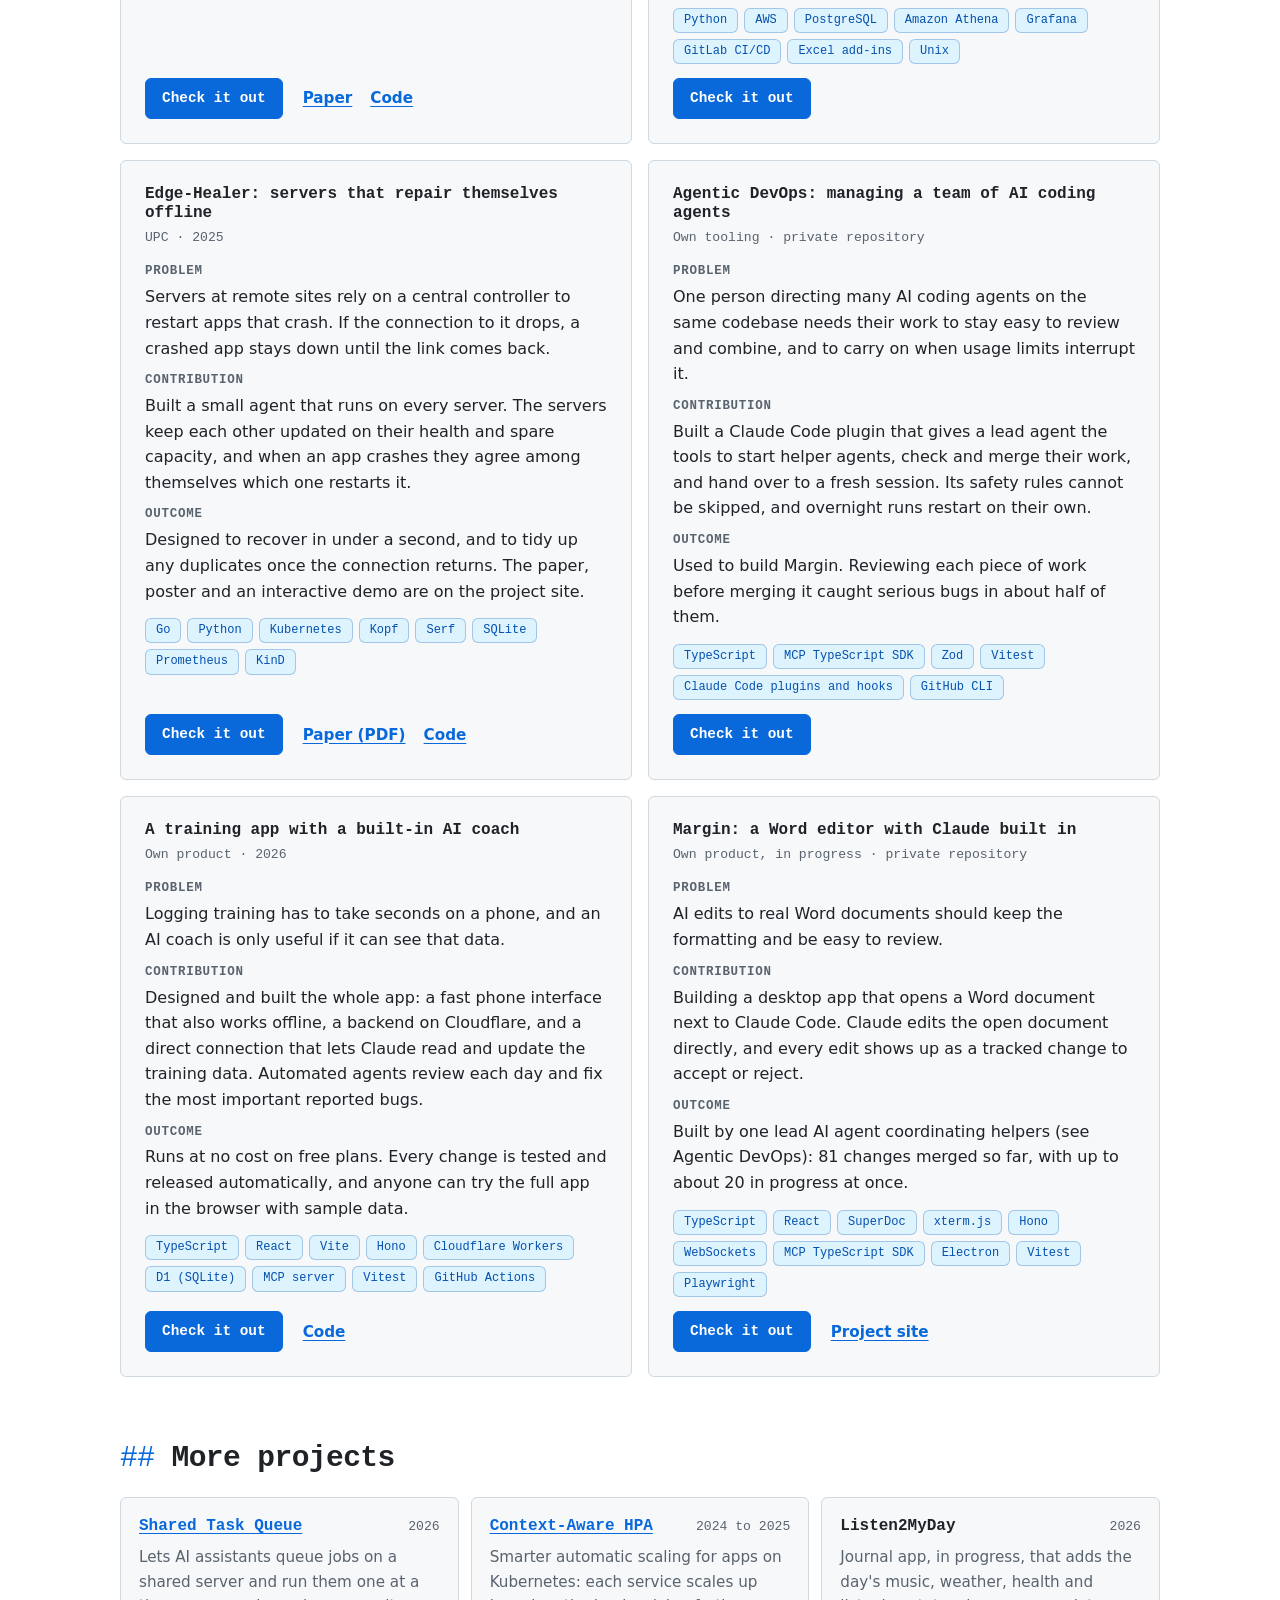
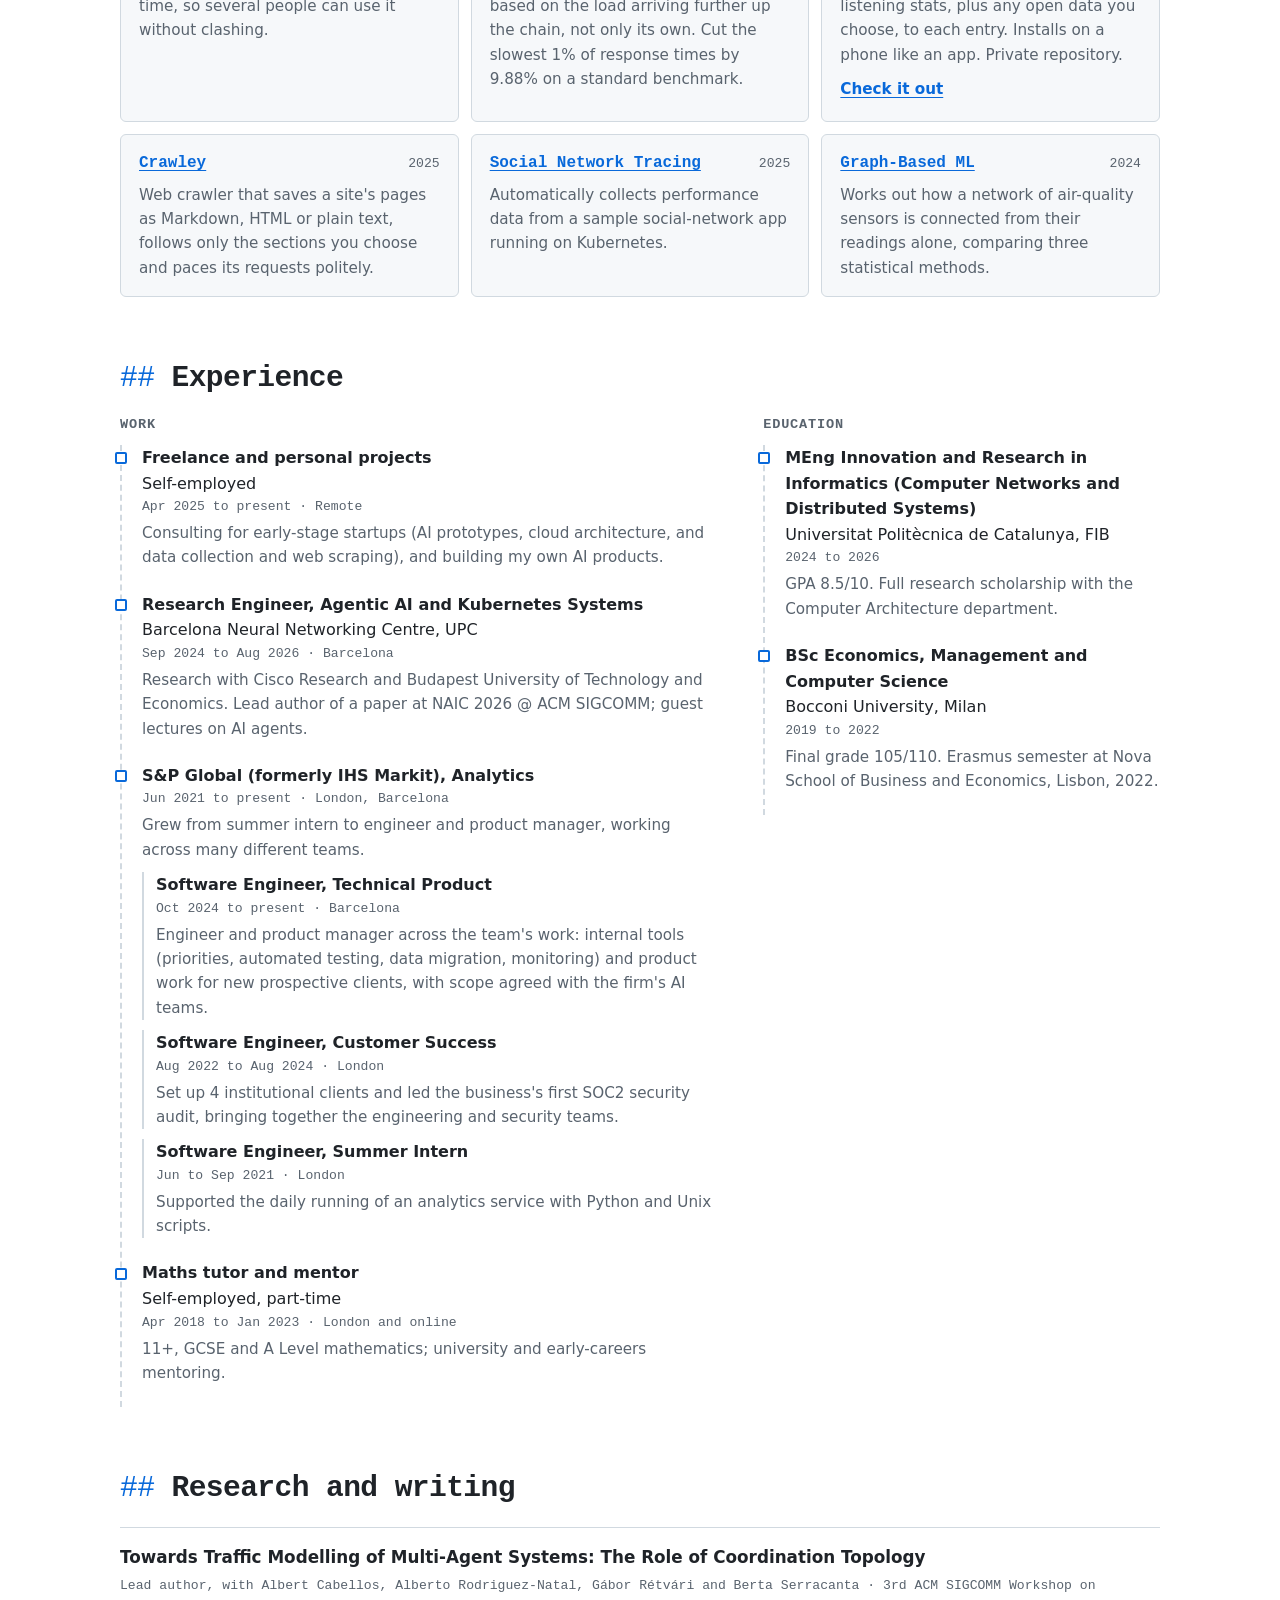
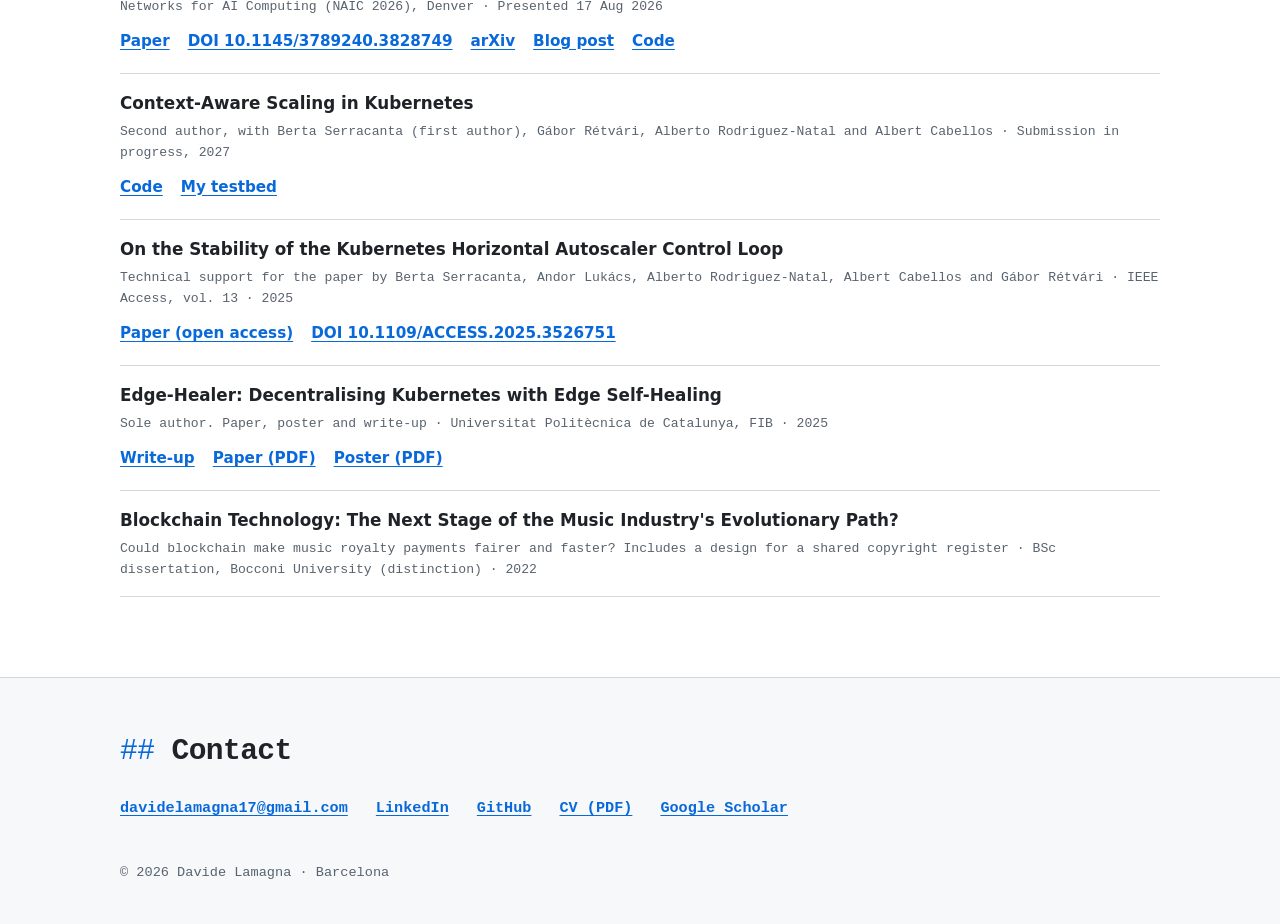
==== commit af7ac3fb: "Default to light mode with blue accents; refresh preview image Co-Authored-By: Claude Sonnet 5.5 <no" ====
--- a/index.html
+++ b/index.html
@@ -1,20 +1,20 @@
 <!DOCTYPE html>
-<html lang="en-GB" data-theme="dark" data-theme-toggle="on">
+<html lang="en-GB" data-theme-toggle="on">
 <head>
   <meta charset="UTF-8">
   <meta name="viewport" content="width=device-width, initial-scale=1">
   <title>Davide Lamagna: software engineer and technical product manager</title>
   <meta name="description" content="Researcher in computer networks and distributed systems, with experience building and shipping software.">
   <link rel="canonical" href="https://dlamagna.github.io/">
-  <meta name="color-scheme" content="dark light">
-  <meta name="theme-color" content="#0d1117">
-  <!-- Theme: dark by default (data-theme="dark" on <html>). Applies a saved "light" choice before first paint, to avoid a flash.
-       Dark only, for good: change data-theme-toggle="on" to "off" on <html> above. -->
+  <meta name="color-scheme" content="light dark">
+  <meta name="theme-color" content="#ffffff">
+  <!-- Theme: light by default. Applies a saved "dark" choice before first paint, to avoid a flash.
+       Light only, for good: change data-theme-toggle="on" to "off" on <html> above. -->
   <script>
     (function () {
       var d = document.documentElement;
       if (d.getAttribute('data-theme-toggle') === 'off') return;
-      try { if (localStorage.getItem('theme') === 'light') d.removeAttribute('data-theme'); } catch (e) {}
+      try { if (localStorage.getItem('theme') === 'dark') d.setAttribute('data-theme', 'dark'); } catch (e) {}
     })();
   </script>
 
--- a/assets/css/site.css
+++ b/assets/css/site.css
@@ -1,4 +1,4 @@
-/* Davide Lamagna: site styles. Dark by default (data-theme="dark" on <html>); the header toggle switches to light and remembers the choice. */
+/* Davide Lamagna: site styles. Light by default; dark when the visitor picks it with the header toggle (data-theme="dark" on <html>). */
 
 :root {
   color-scheme: light;
@@ -8,11 +8,11 @@
   --text: #1f2328;
   --muted: #59636e;        /* 6.3:1 on --bg */
   --border: #d1d9e0;
-  --accent: #1a7f37;       /* 5.1:1 on --bg, used for links and the primary button */
-  --accent-strong: #116329;
+  --accent: #0969da;       /* 5.2:1 on --bg, used for links and the primary button */
+  --accent-strong: #0550ae;
   --on-accent: #ffffff;
-  --tag-bg: #dafbe1;
-  --tag-text: #0f5323;
+  --tag-bg: #ddf4ff;
+  --tag-text: #0550ae;
   --todo-bg: #fff6db;
   --todo-text: #6b4b00;
   --todo-border: #e3c565;
@@ -32,15 +32,15 @@
   --text: #e6edf3;
   --muted: #9aa5b1;      /* 7.6:1 on --bg */
   --border: #30363d;
-  --accent: #56d364;     /* 11:1 on --bg */
-  --accent-strong: #7ee787;
-  --on-accent: #04210d;
-  --tag-bg: #0f2a18;
-  --tag-text: #7ee787;
+  --accent: #58a6ff;     /* 7.9:1 on --bg */
+  --accent-strong: #79c0ff;
+  --on-accent: #04142e;
+  --tag-bg: #0c2340;
+  --tag-text: #79c0ff;
   --todo-bg: #33290d;
   --todo-text: #f3d98a;
   --todo-border: #7a6420;
-  --ok: #56d364;
+  --ok: #3fb950;
   --shadow: none;
 }
 
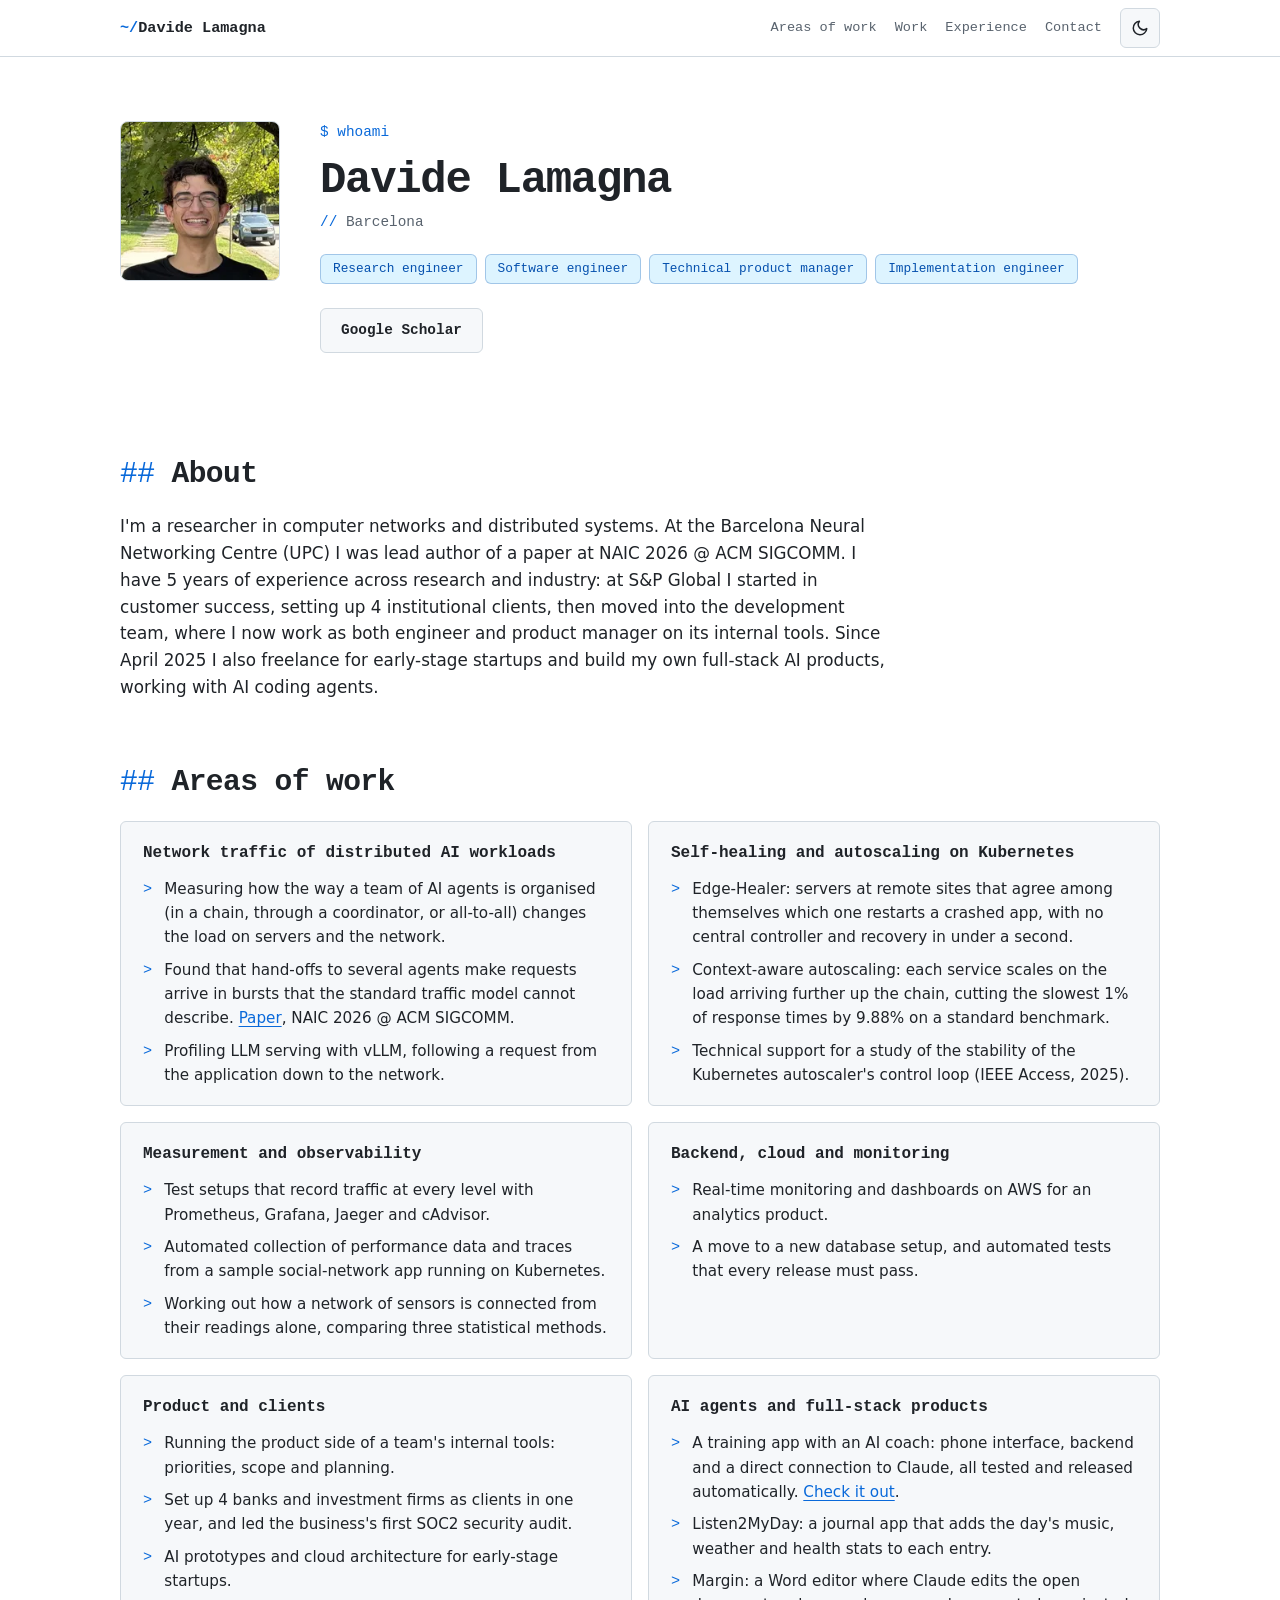
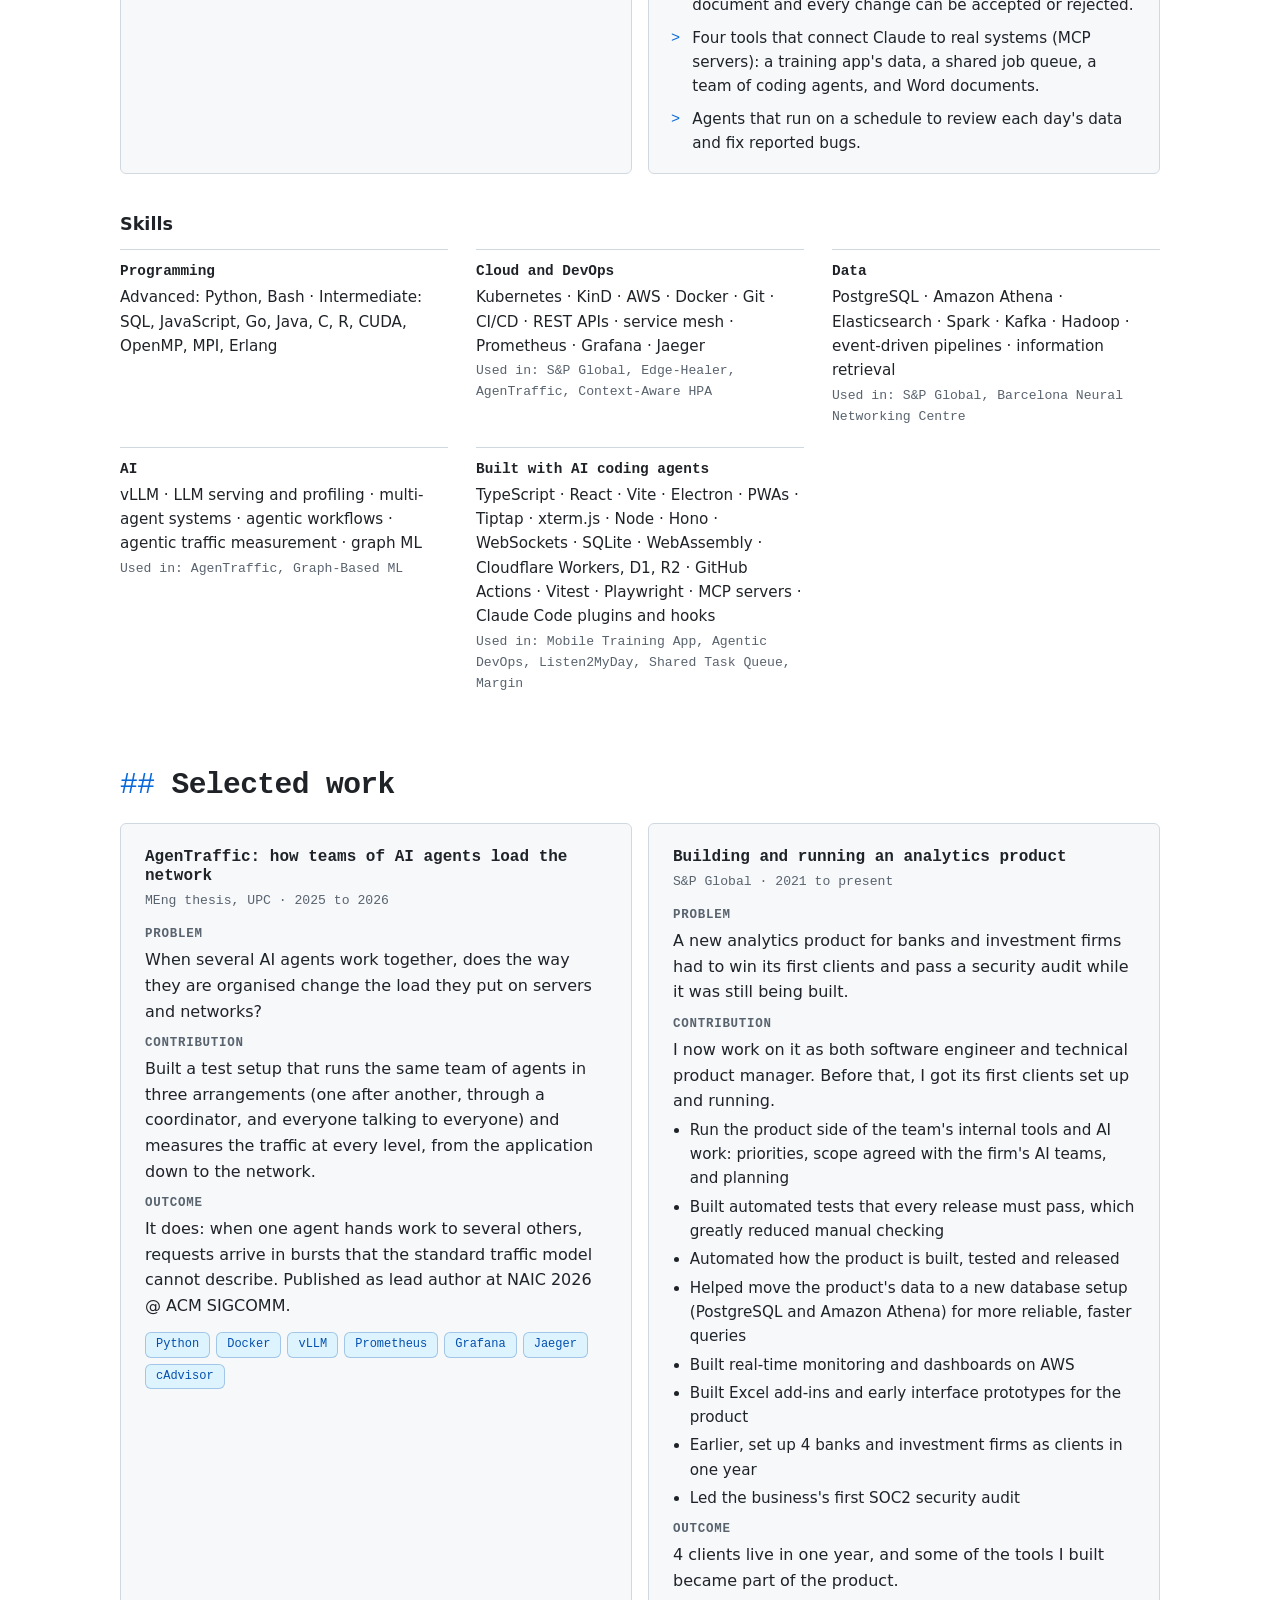
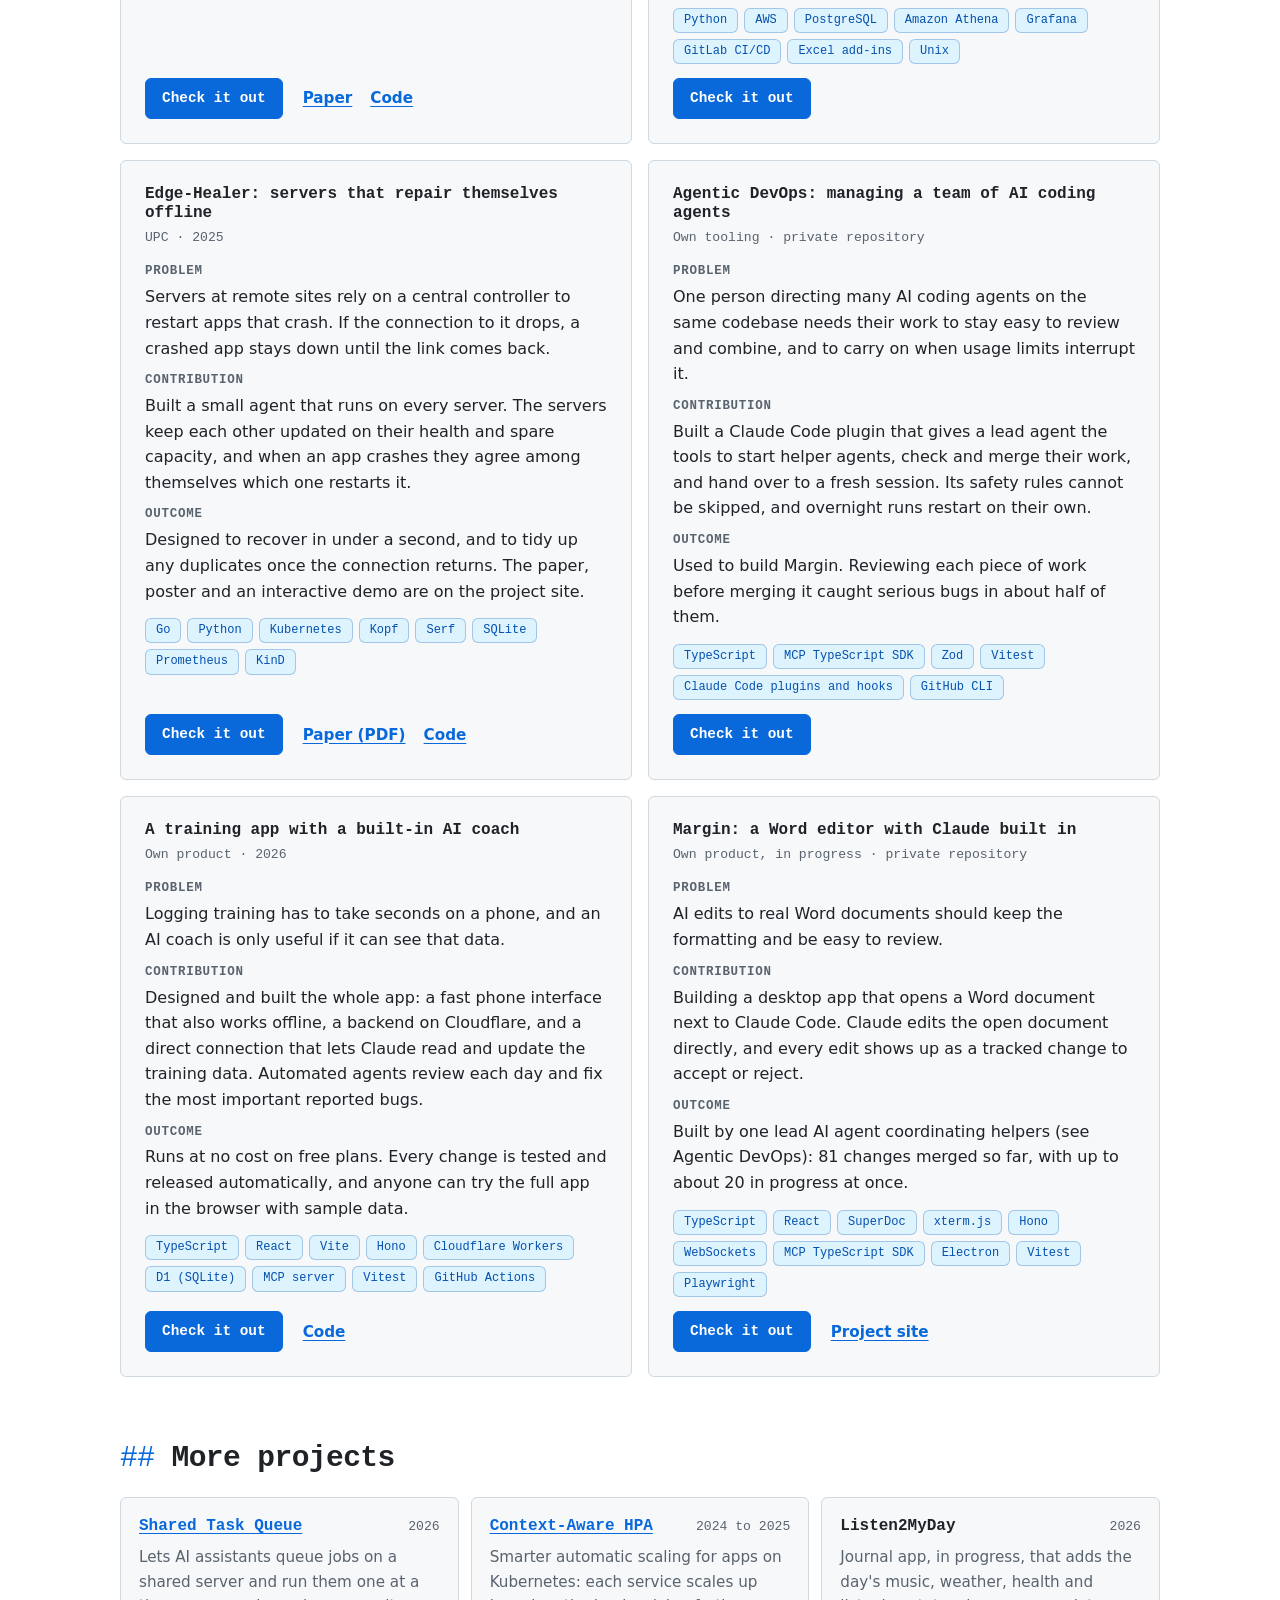
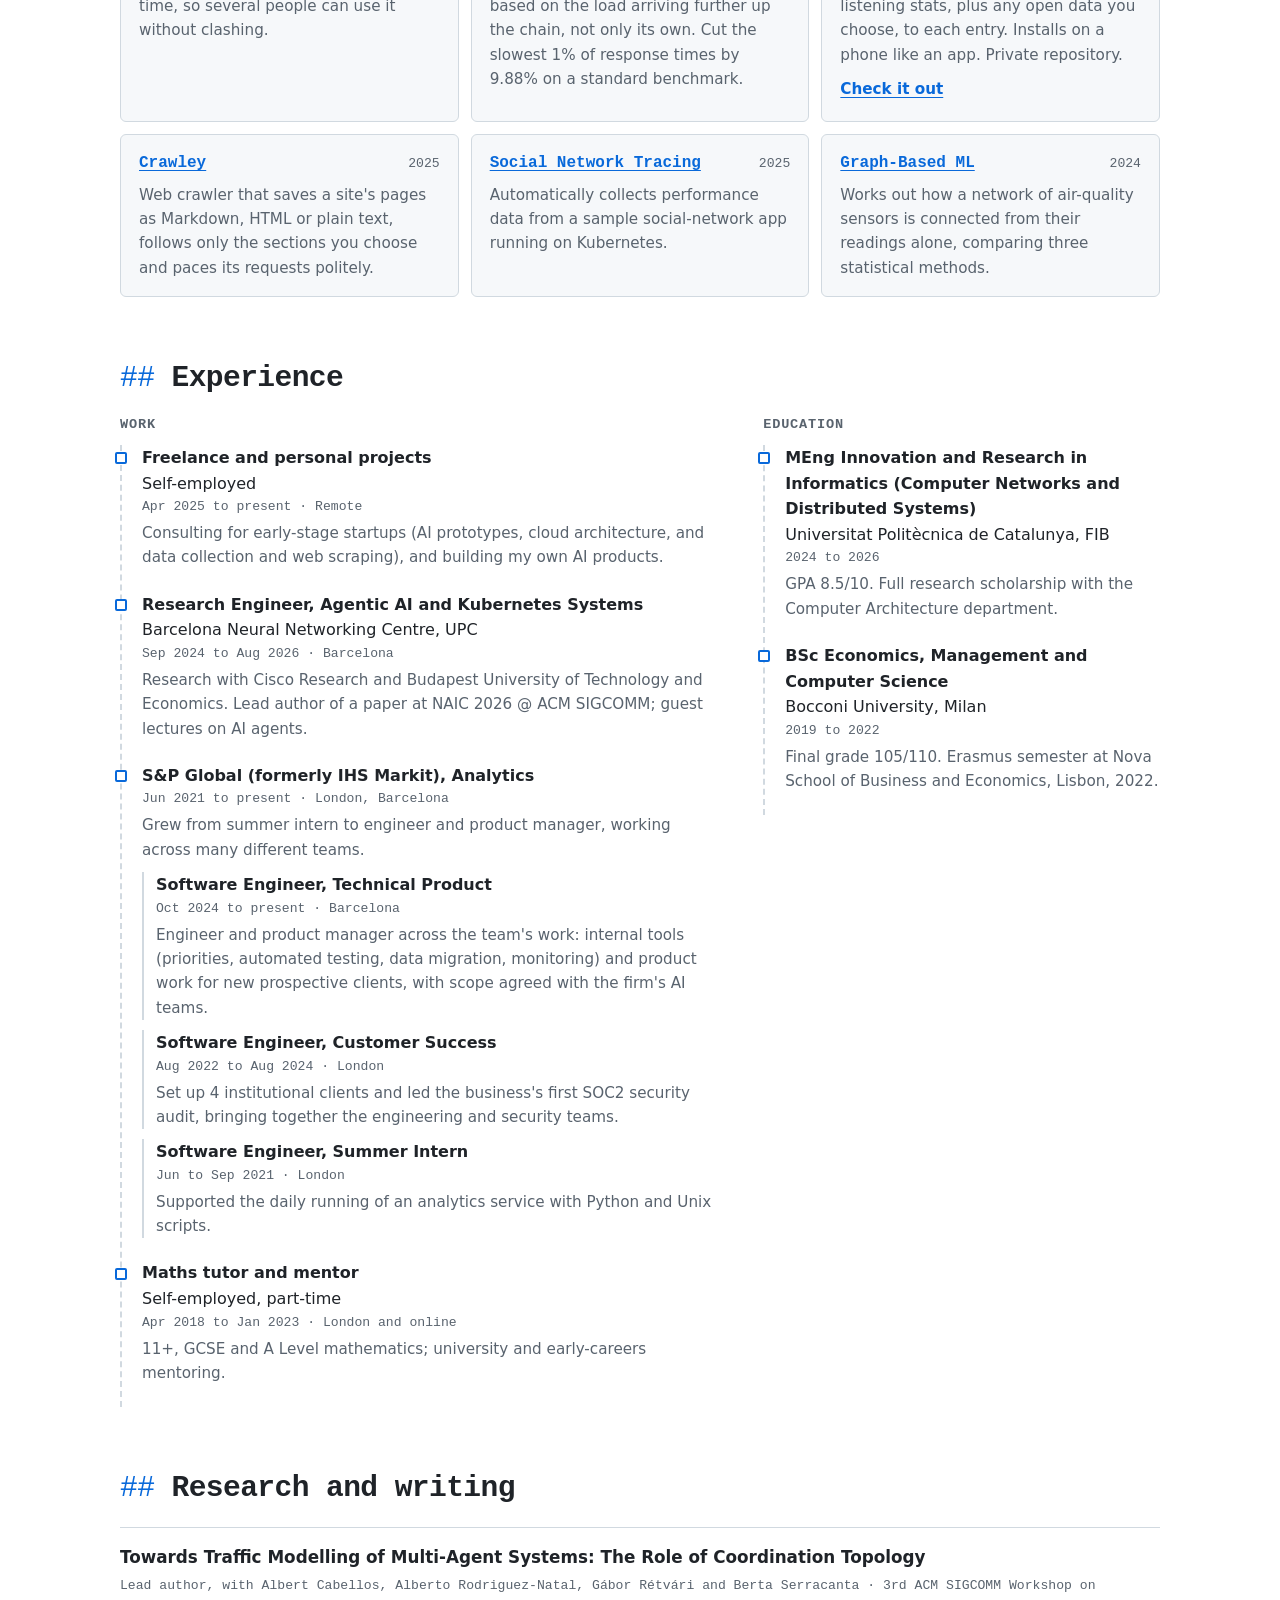
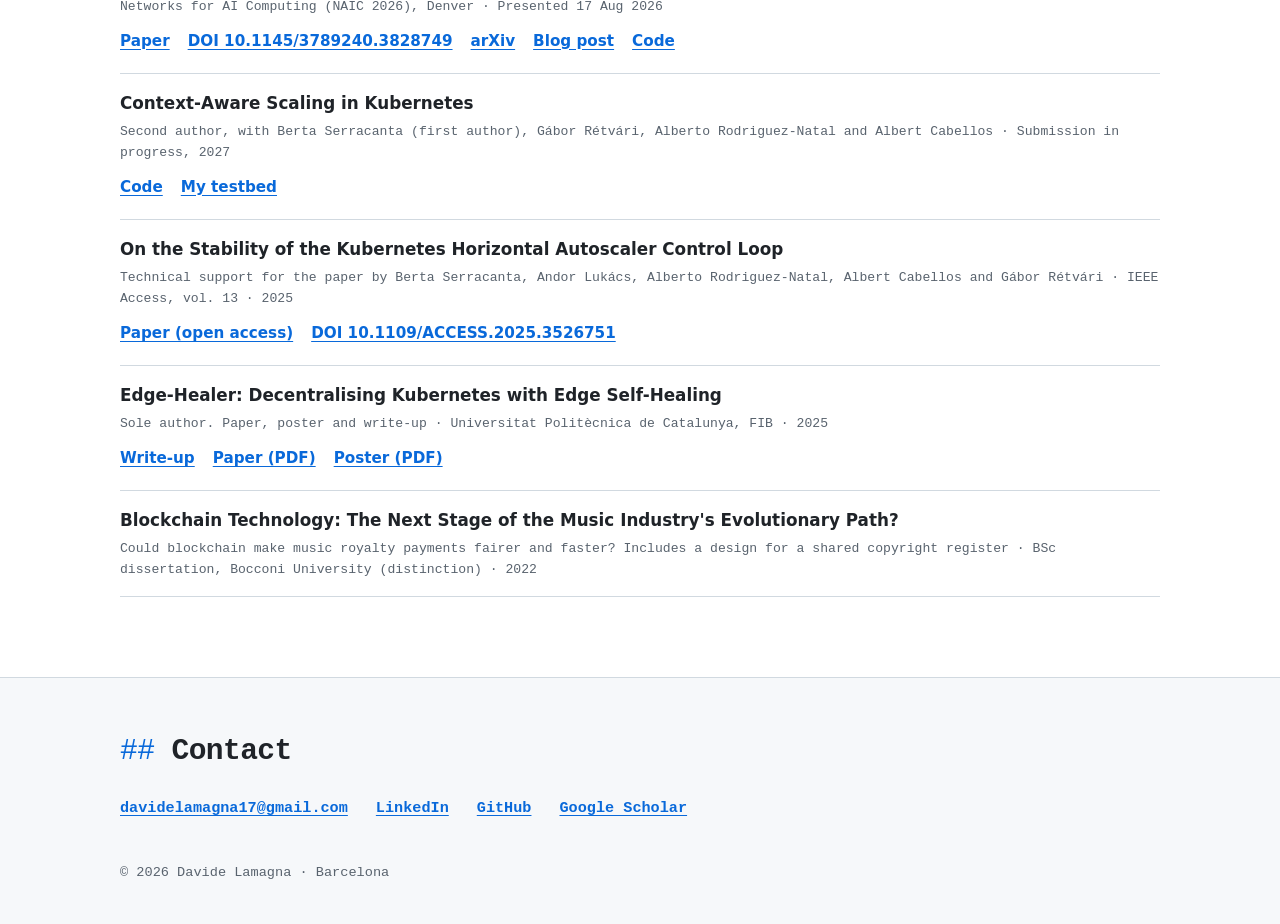
==== commit 1b5857e9: "Remove the CV from the site Co-Authored-By: Claude Sonnet 5.5 <noreply@anthropic.com> Claude-Session" ====
--- a/index.html
+++ b/index.html
@@ -145,7 +145,6 @@
           <li>Implementation engineer</li>
         </ul>
         <div class="actions">
-          <a class="button" href="DavideLamagnaCV.pdf">CV <span class="button__note">(PDF)</span></a>
           <a class="button" href="https://scholar.google.com/citations?user=ZOqRIXUAAAAJ&amp;hl=en&amp;oi=sra" target="_blank" rel="noopener">Google Scholar</a>
         </div>
       </div>
@@ -214,7 +213,7 @@
         </article>
       </div>
 
-      <!-- Skills follow the CV's LANGUAGES AND DEVELOPMENT EXPERIENCE section. -->
+      <!-- Skills -->
       <h3 class="roles-title">Skills</h3>
       <dl class="roles stack">
         <div><dt>Programming</dt><dd>Advanced: Python, Bash · Intermediate: SQL, JavaScript, Go, Java, C, R, CUDA, OpenMP, MPI, Erlang</dd></div>
@@ -272,7 +271,6 @@
         <li><a href="mailto:davidelamagna17@gmail.com">davidelamagna17@gmail.com</a></li>
         <li><a href="https://www.linkedin.com/in/davide-lamagna-6ab91a193">LinkedIn</a></li>
         <li><a href="https://github.com/dlamagna">GitHub</a></li>
-        <li><a href="DavideLamagnaCV.pdf">CV (PDF)</a></li>
         <li><a href="https://scholar.google.com/citations?user=ZOqRIXUAAAAJ&amp;hl=en&amp;oi=sra" target="_blank" rel="noopener">Google Scholar</a></li>
       </ul>
       <p class="contact__small">© 2026 Davide Lamagna · Barcelona</p>
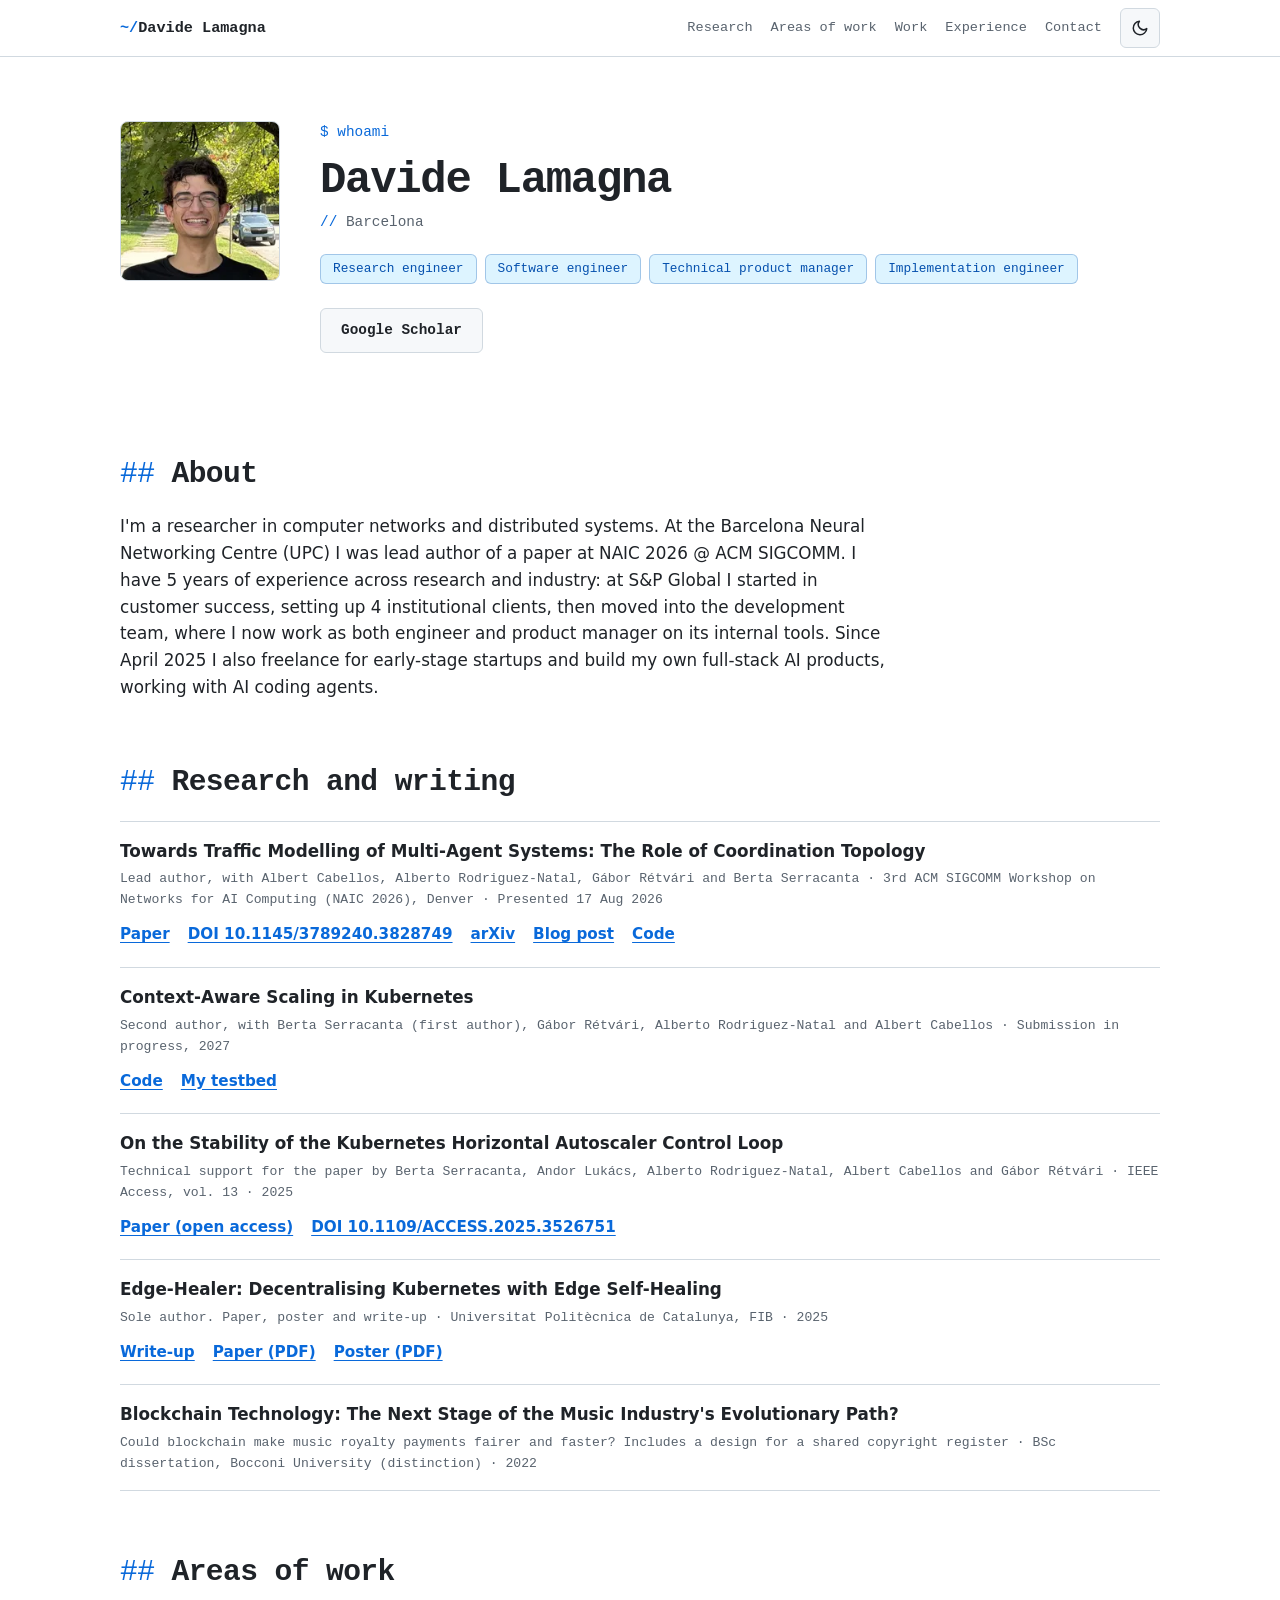
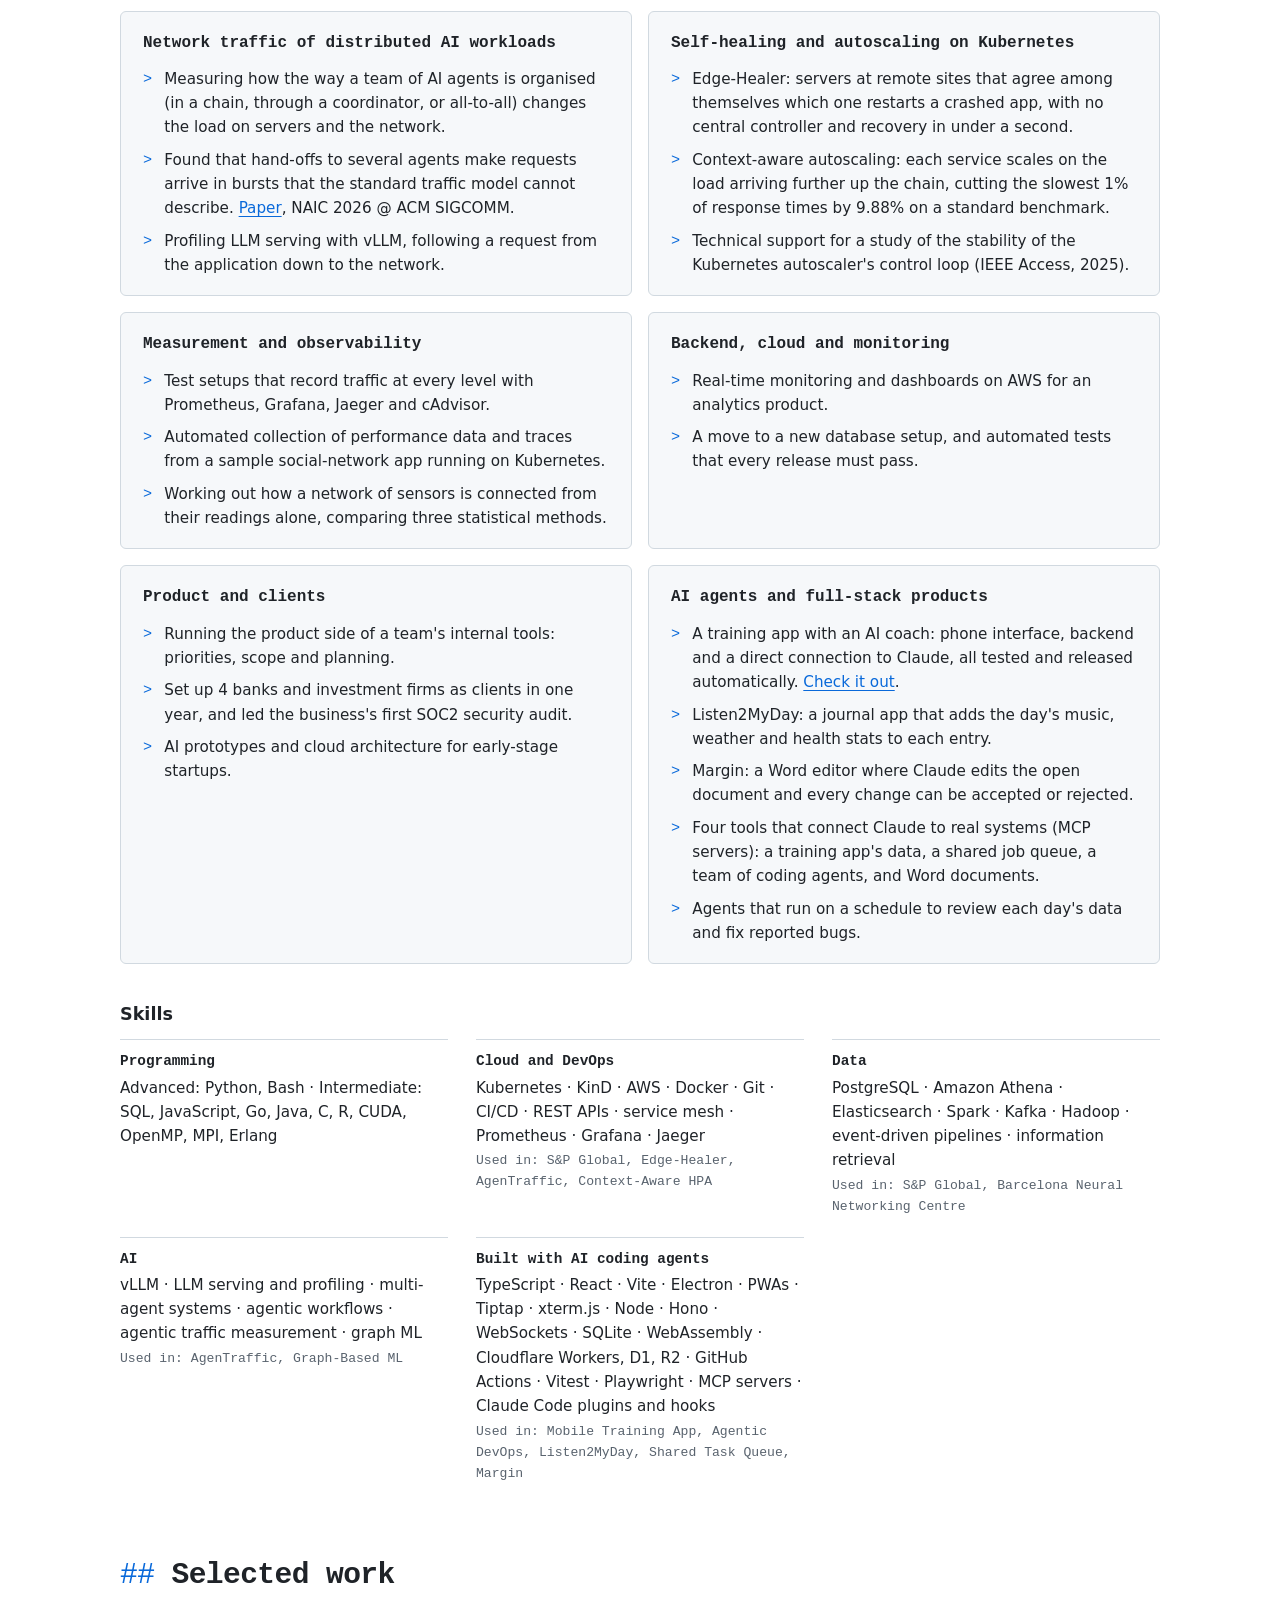
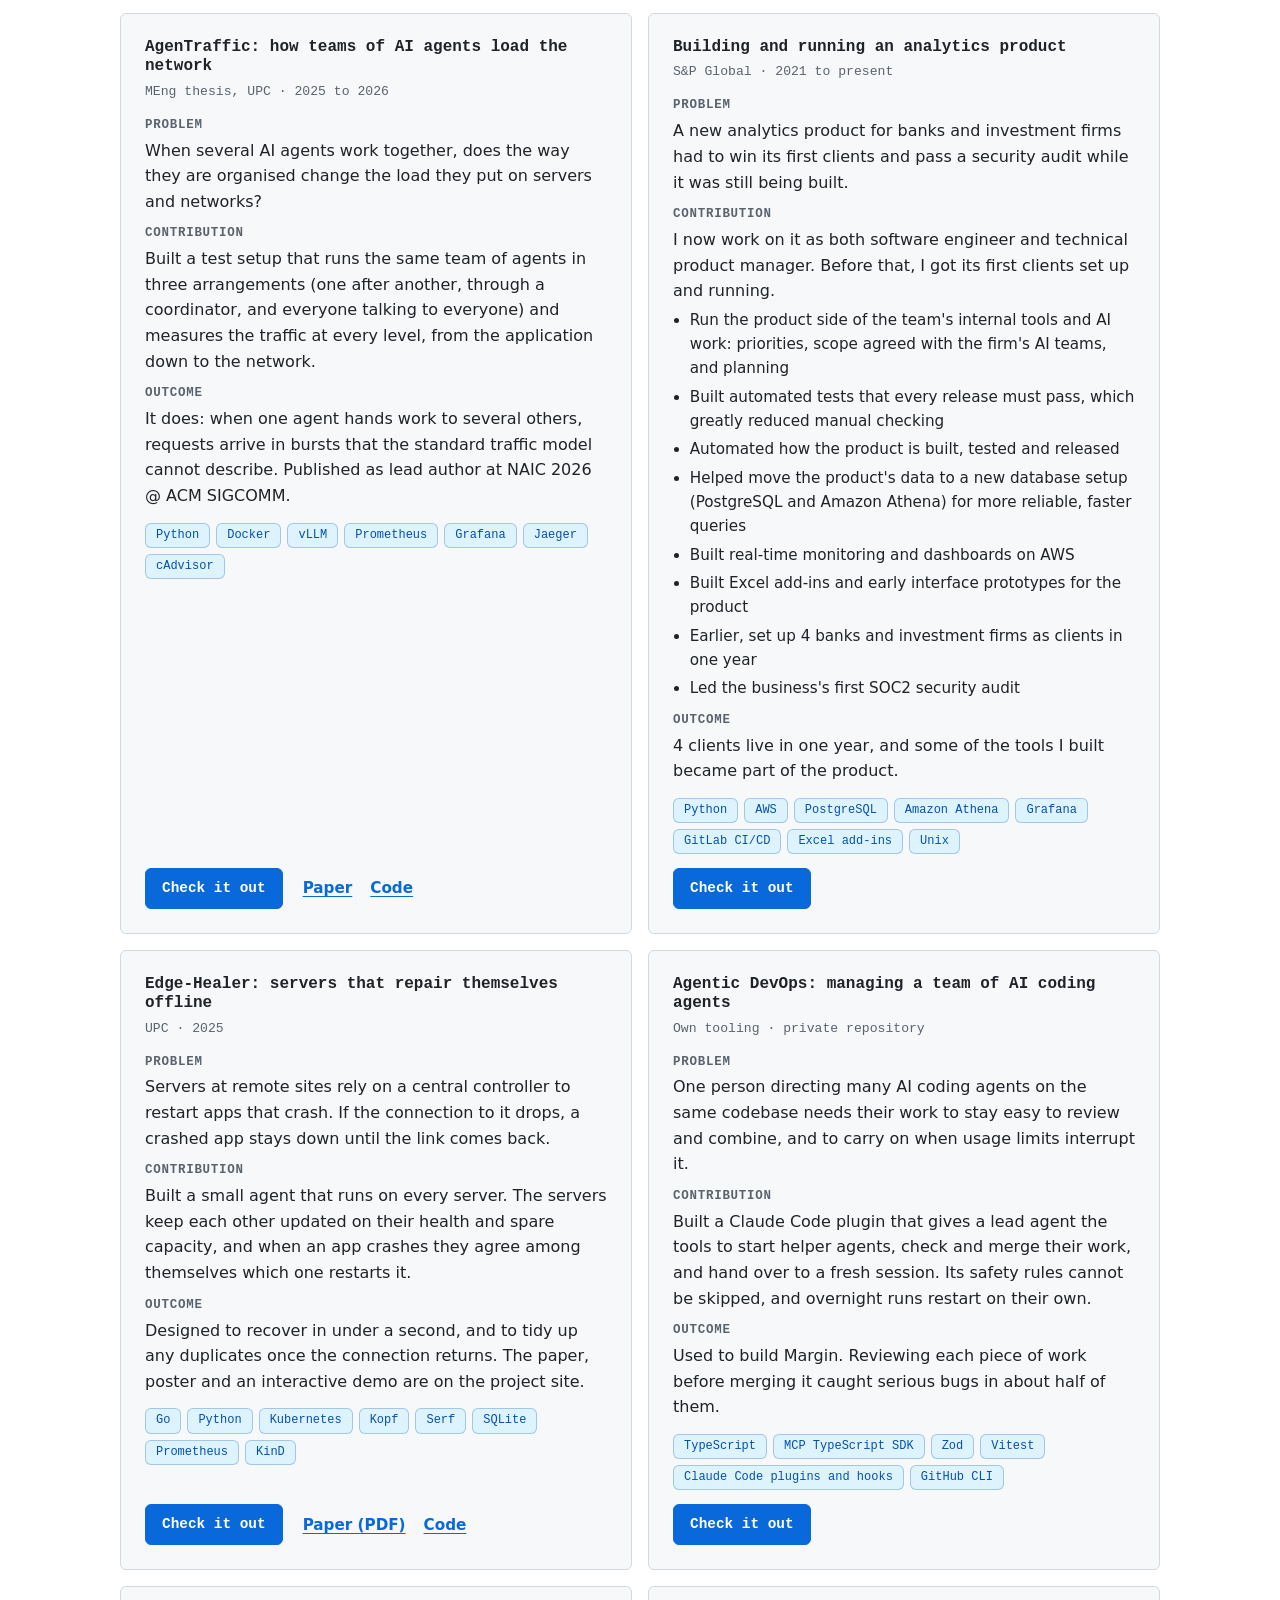
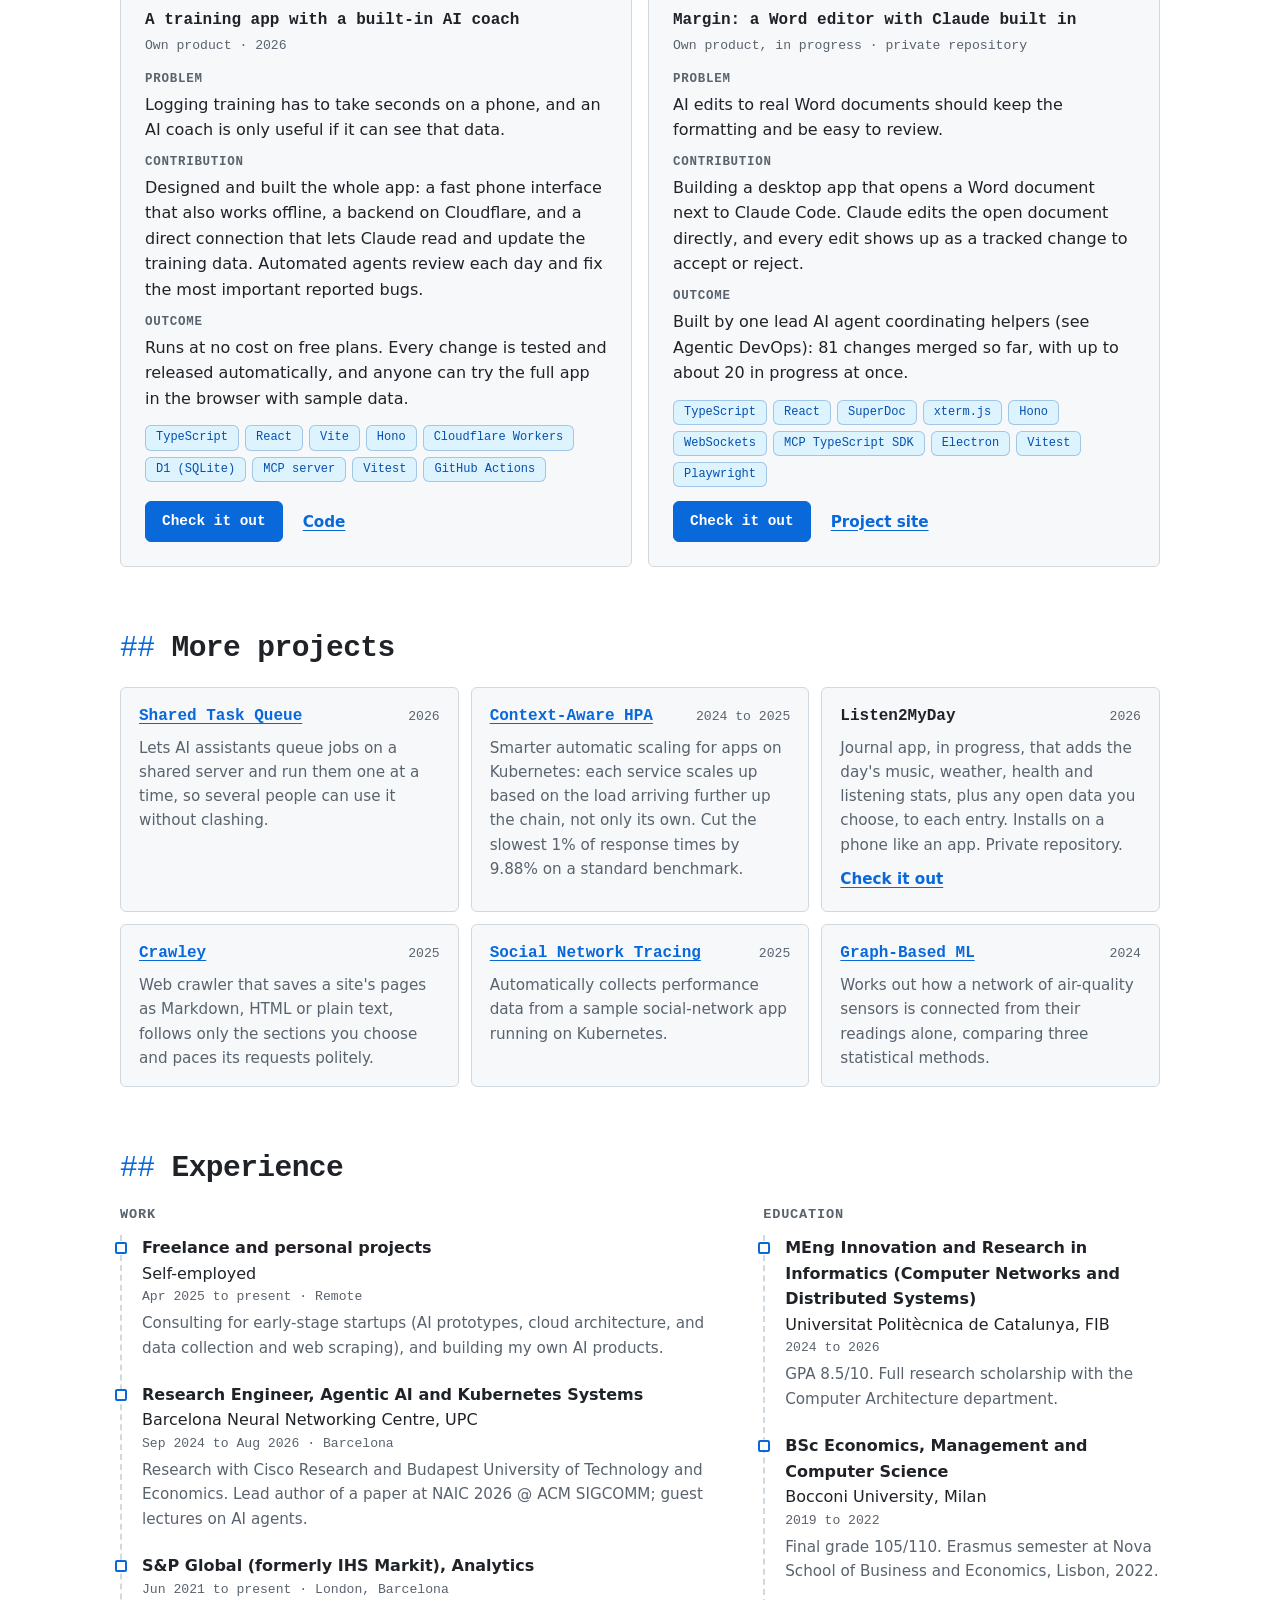
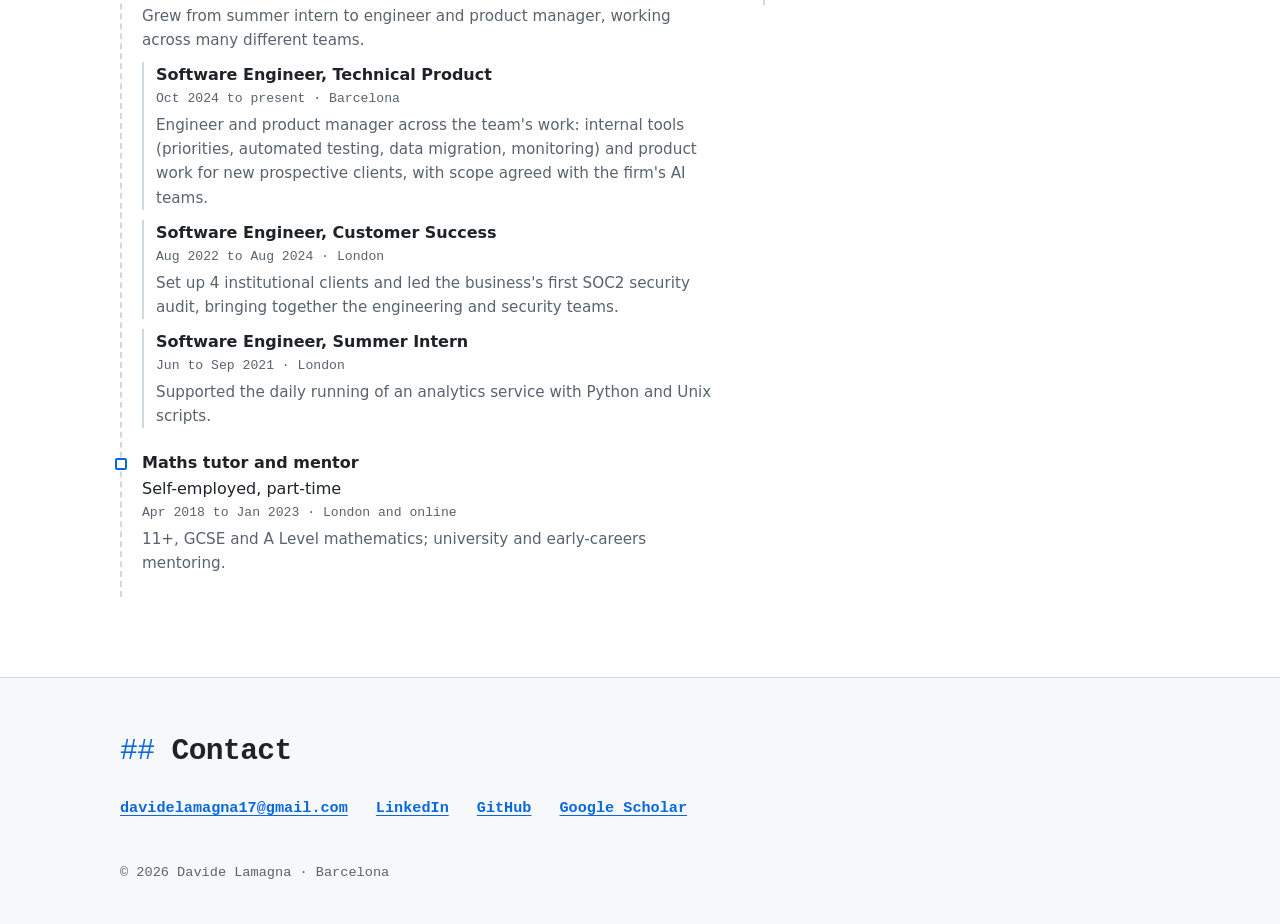
==== commit 5f78e92d: "Move Research and writing right after About Co-Authored-By: Claude Sonnet 5.5 <noreply@anthropic.com" ====
--- a/index.html
+++ b/index.html
@@ -111,6 +111,7 @@
       <div class="site-header__end">
         <nav aria-label="Sections">
           <ul class="site-nav">
+            <li><a href="#writing">Research</a></li>
             <li><a href="#services">Areas of work</a></li>
             <li><a href="#work">Work</a></li>
             <li><a href="#experience">Experience</a></li>
@@ -158,7 +159,14 @@
       </div>
     </section>
 
-    <!-- 3. Areas of work -->
+    <!-- 3. Research and writing (data/projects.json "writing") -->
+    <section class="section wrap" id="writing" aria-labelledby="writing-title">
+      <h2 id="writing-title">Research and writing</h2>
+      <ul class="writing" data-render="writing"></ul>
+      <noscript data-fallback="writing"><!-- sync:fallback:writing --><div class="fallback"><ul><li><strong>Towards Traffic Modelling of Multi-Agent Systems: The Role of Coordination Topology</strong>. Lead author, with Albert Cabellos, Alberto Rodriguez-Natal, Gábor Rétvári and Berta Serracanta · 3rd ACM SIGCOMM Workshop on Networks for AI Computing (NAIC 2026), Denver · Presented 17 Aug 2026.  <a href="https://dl.acm.org/doi/10.1145/3789240.3828749">Paper</a> · <a href="https://doi.org/10.1145/3789240.3828749">DOI 10.1145/3789240.3828749</a> · <a href="https://arxiv.org/abs/2608.20494">arXiv</a> · <a href="https://dlamagna.github.io/agentraffic/docs/blog/">Blog post</a> · <a href="https://github.com/dlamagna/agentraffic">Code</a></li><li><strong>Context-Aware Scaling in Kubernetes</strong>. Second author, with Berta Serracanta (first author), Gábor Rétvári, Alberto Rodriguez-Natal and Albert Cabellos · Submission in progress, 2027.  <a href="https://github.com/bserracanta/Context-Aware-HPA">Code</a> · <a href="https://github.com/dlamagna/deathstar-context-aware">My testbed</a></li><li><strong>On the Stability of the Kubernetes Horizontal Autoscaler Control Loop</strong>. Technical support for the paper by Berta Serracanta, Andor Lukács, Alberto Rodriguez-Natal, Albert Cabellos and Gábor Rétvári · IEEE Access, vol. 13 · 2025.  <a href="https://ieeexplore.ieee.org/document/10829852">Paper (open access)</a> · <a href="https://doi.org/10.1109/ACCESS.2025.3526751">DOI 10.1109/ACCESS.2025.3526751</a></li><li><strong>Edge-Healer: Decentralising Kubernetes with Edge Self-Healing</strong>. Sole author. Paper, poster and write-up · Universitat Politècnica de Catalunya, FIB · 2025.  <a href="https://dlamagna.github.io/kubernetes-edge-healer/docs/blog/">Write-up</a> · <a href="https://dlamagna.github.io/kubernetes-edge-healer/assets/lamagna_edge_healer_final.pdf">Paper (PDF)</a> · <a href="https://dlamagna.github.io/kubernetes-edge-healer/assets/lamagna_edge_healer_poster.pdf">Poster (PDF)</a></li><li><strong>Blockchain Technology: The Next Stage of the Music Industry&#x27;s Evolutionary Path?</strong>. Could blockchain make music royalty payments fairer and faster? Includes a design for a shared copyright register · BSc dissertation, Bocconi University (distinction) · 2022. </li></ul></div><!-- /sync:fallback:writing --></noscript>
+    </section>
+
+    <!-- 4. Areas of work -->
     <section class="section wrap" id="services" aria-labelledby="services-title">
       <h2 id="services-title">Areas of work</h2>
       <div class="offers">
@@ -224,21 +232,21 @@
       </dl>
     </section>
 
-    <!-- 4. Selected work (rendered from data/projects.json "featured") -->
+    <!-- 5. Selected work (rendered from data/projects.json "featured") -->
     <section class="section wrap" id="work" aria-labelledby="work-title">
       <h2 id="work-title">Selected work</h2>
       <div class="cases" data-render="featured"></div>
       <noscript data-fallback="featured"><!-- sync:fallback:featured --><div class="fallback"><ul><li><h3>AgenTraffic: how teams of AI agents load the network</h3><p>MEng thesis, UPC · 2025 to 2026</p><p><strong>Problem:</strong> When several AI agents work together, does the way they are organised change the load they put on servers and networks?</p><p><strong>Contribution:</strong> Built a test setup that runs the same team of agents in three arrangements (one after another, through a coordinator, and everyone talking to everyone) and measures the traffic at every level, from the application down to the network.</p><p><strong>Outcome:</strong> It does: when one agent hands work to several others, requests arrive in bursts that the standard traffic model cannot describe. Published as lead author at NAIC 2026 @ ACM SIGCOMM.</p><p><strong>Stack:</strong> Python, Docker, vLLM, Prometheus, Grafana, Jaeger, cAdvisor</p><p><a href="https://dlamagna.github.io/agentraffic/">Check it out</a> · <a href="https://dl.acm.org/doi/10.1145/3789240.3828749">Paper</a> · <a href="https://github.com/dlamagna/agentraffic">Code</a></p></li><li><h3>Building and running an analytics product</h3><p>S&amp;P Global · 2021 to present</p><p><strong>Problem:</strong> A new analytics product for banks and investment firms had to win its first clients and pass a security audit while it was still being built.</p><p><strong>Contribution:</strong> I now work on it as both software engineer and technical product manager. Before that, I got its first clients set up and running.</p><ul><li>Run the product side of the team&#x27;s internal tools and AI work: priorities, scope agreed with the firm&#x27;s AI teams, and planning</li><li>Built automated tests that every release must pass, which greatly reduced manual checking</li><li>Automated how the product is built, tested and released</li><li>Helped move the product&#x27;s data to a new database setup (PostgreSQL and Amazon Athena) for more reliable, faster queries</li><li>Built real-time monitoring and dashboards on AWS</li><li>Built Excel add-ins and early interface prototypes for the product</li><li>Earlier, set up 4 banks and investment firms as clients in one year</li><li>Led the business&#x27;s first SOC2 security audit</li></ul><p><strong>Outcome:</strong> 4 clients live in one year, and some of the tools I built became part of the product.</p><p><strong>Stack:</strong> Python, AWS, PostgreSQL, Amazon Athena, Grafana, GitLab CI/CD, Excel add-ins, Unix</p><!-- TODO(Davide): what the Excel add-ins and frontend UI prototypes did, their stack, and who used them --><!-- TODO(Davide): outcome numbers for monitoring, automation (hours saved), regression testing (release time before/after), the data migration (query speed-up) and the SOC2 audit (type, result), if any are OK to show --><p><a href="https://www.marketplace.spglobal.com/en/solutions/financial-risk-analytics-(71b352f3-259c-4483-a65d-324555ff1ffb)#overview">Check it out</a></p></li><li><h3>Edge-Healer: servers that repair themselves offline</h3><p>UPC · 2025</p><p><strong>Problem:</strong> Servers at remote sites rely on a central controller to restart apps that crash. If the connection to it drops, a crashed app stays down until the link comes back.</p><p><strong>Contribution:</strong> Built a small agent that runs on every server. The servers keep each other updated on their health and spare capacity, and when an app crashes they agree among themselves which one restarts it.</p><p><strong>Outcome:</strong> Designed to recover in under a second, and to tidy up any duplicates once the connection returns. The paper, poster and an interactive demo are on the project site.</p><p><strong>Stack:</strong> Go, Python, Kubernetes, Kopf, Serf, SQLite, Prometheus, KinD</p><p><a href="https://dlamagna.github.io/kubernetes-edge-healer/">Check it out</a> · <a href="https://dlamagna.github.io/kubernetes-edge-healer/assets/lamagna_edge_healer_final.pdf">Paper (PDF)</a> · <a href="https://github.com/dlamagna/kubernetes-edge-healer">Code</a></p></li><li><h3>Agentic DevOps: managing a team of AI coding agents</h3><p>Own tooling · private repository</p><p><strong>Problem:</strong> One person directing many AI coding agents on the same codebase needs their work to stay easy to review and combine, and to carry on when usage limits interrupt it.</p><p><strong>Contribution:</strong> Built a Claude Code plugin that gives a lead agent the tools to start helper agents, check and merge their work, and hand over to a fresh session. Its safety rules cannot be skipped, and overnight runs restart on their own.</p><p><strong>Outcome:</strong> Used to build Margin. Reviewing each piece of work before merging it caught serious bugs in about half of them.</p><p><strong>Stack:</strong> TypeScript, MCP TypeScript SDK, Zod, Vitest, Claude Code plugins and hooks, GitHub CLI</p><p><a href="demos/agentic-devops/">Check it out</a></p></li><li><h3>A training app with a built-in AI coach</h3><p>Own product · 2026</p><p><strong>Problem:</strong> Logging training has to take seconds on a phone, and an AI coach is only useful if it can see that data.</p><p><strong>Contribution:</strong> Designed and built the whole app: a fast phone interface that also works offline, a backend on Cloudflare, and a direct connection that lets Claude read and update the training data. Automated agents review each day and fix the most important reported bugs.</p><p><strong>Outcome:</strong> Runs at no cost on free plans. Every change is tested and released automatically, and anyone can try the full app in the browser with sample data.</p><p><strong>Stack:</strong> TypeScript, React, Vite, Hono, Cloudflare Workers, D1 (SQLite), MCP server, Vitest, GitHub Actions</p><p><a href="https://dlamagna.github.io/climbing-app/">Check it out</a> · <a href="https://github.com/dlamagna/climbing-app">Code</a></p></li><li><h3>Margin: a Word editor with Claude built in</h3><p>Own product, in progress · private repository</p><p><strong>Problem:</strong> AI edits to real Word documents should keep the formatting and be easy to review.</p><p><strong>Contribution:</strong> Building a desktop app that opens a Word document next to Claude Code. Claude edits the open document directly, and every edit shows up as a tracked change to accept or reject.</p><p><strong>Outcome:</strong> Built by one lead AI agent coordinating helpers (see Agentic DevOps): 81 changes merged so far, with up to about 20 in progress at once.</p><p><strong>Stack:</strong> TypeScript, React, SuperDoc, xterm.js, Hono, WebSockets, MCP TypeScript SDK, Electron, Vitest, Playwright</p><p><a href="https://dlamagna.github.io/margin/walkthrough.html">Check it out</a> · <a href="https://dlamagna.github.io/margin/">Project site</a></p></li></ul></div><!-- /sync:fallback:featured --></noscript>
     </section>
 
-    <!-- 5. More projects (data/projects.json "more") -->
+    <!-- 6. More projects (data/projects.json "more") -->
     <section class="section wrap" id="more" aria-labelledby="more-title">
       <h2 id="more-title">More projects</h2>
       <div data-render="more"></div>
       <noscript data-fallback="more"><!-- sync:fallback:more --><div class="fallback"><ul><li><strong><a href="https://github.com/dlamagna/shared-task-queue">Shared Task Queue</a></strong> (2026): Lets AI assistants queue jobs on a shared server and run them one at a time, so several people can use it without clashing. </li><li><strong><a href="https://github.com/dlamagna/deathstar-context-aware">Context-Aware HPA</a></strong> (2024 to 2025): Smarter automatic scaling for apps on Kubernetes: each service scales up based on the load arriving further up the chain, not only its own. Cut the slowest 1% of response times by 9.88% on a standard benchmark. </li><li><strong>Listen2MyDay</strong> (2026): Journal app, in progress, that adds the day&#x27;s music, weather, health and listening stats, plus any open data you choose, to each entry. Installs on a phone like an app. Private repository. <a href="demos/listen2myday/">Check it out</a> </li><li><strong><a href="https://github.com/dlamagna/crawley">Crawley</a></strong> (2025): Web crawler that saves a site&#x27;s pages as Markdown, HTML or plain text, follows only the sections you choose and paces its requests politely. </li><li><strong><a href="https://github.com/dlamagna/social-network-tracing">Social Network Tracing</a></strong> (2025): Automatically collects performance data from a sample social-network app running on Kubernetes. </li><li><strong><a href="https://github.com/dlamagna/iot-graph-analysis">Graph-Based ML</a></strong> (2024): Works out how a network of air-quality sensors is connected from their readings alone, comparing three statistical methods. </li></ul></div><!-- /sync:fallback:more --></noscript>
     </section>
 
-    <!-- 6. Experience (data/projects.json "experience" and "education") -->
+    <!-- 7. Experience (data/projects.json "experience" and "education") -->
     <section class="section wrap" id="experience" aria-labelledby="experience-title">
       <h2 id="experience-title">Experience</h2>
       <div class="timeline-grid">
@@ -255,12 +263,6 @@
       </div>
     </section>
 
-    <!-- 7. Research and writing (data/projects.json "writing") -->
-    <section class="section wrap" id="writing" aria-labelledby="writing-title">
-      <h2 id="writing-title">Research and writing</h2>
-      <ul class="writing" data-render="writing"></ul>
-      <noscript data-fallback="writing"><!-- sync:fallback:writing --><div class="fallback"><ul><li><strong>Towards Traffic Modelling of Multi-Agent Systems: The Role of Coordination Topology</strong>. Lead author, with Albert Cabellos, Alberto Rodriguez-Natal, Gábor Rétvári and Berta Serracanta · 3rd ACM SIGCOMM Workshop on Networks for AI Computing (NAIC 2026), Denver · Presented 17 Aug 2026.  <a href="https://dl.acm.org/doi/10.1145/3789240.3828749">Paper</a> · <a href="https://doi.org/10.1145/3789240.3828749">DOI 10.1145/3789240.3828749</a> · <a href="https://arxiv.org/abs/2608.20494">arXiv</a> · <a href="https://dlamagna.github.io/agentraffic/docs/blog/">Blog post</a> · <a href="https://github.com/dlamagna/agentraffic">Code</a></li><li><strong>Context-Aware Scaling in Kubernetes</strong>. Second author, with Berta Serracanta (first author), Gábor Rétvári, Alberto Rodriguez-Natal and Albert Cabellos · Submission in progress, 2027.  <a href="https://github.com/bserracanta/Context-Aware-HPA">Code</a> · <a href="https://github.com/dlamagna/deathstar-context-aware">My testbed</a></li><li><strong>On the Stability of the Kubernetes Horizontal Autoscaler Control Loop</strong>. Technical support for the paper by Berta Serracanta, Andor Lukács, Alberto Rodriguez-Natal, Albert Cabellos and Gábor Rétvári · IEEE Access, vol. 13 · 2025.  <a href="https://ieeexplore.ieee.org/document/10829852">Paper (open access)</a> · <a href="https://doi.org/10.1109/ACCESS.2025.3526751">DOI 10.1109/ACCESS.2025.3526751</a></li><li><strong>Edge-Healer: Decentralising Kubernetes with Edge Self-Healing</strong>. Sole author. Paper, poster and write-up · Universitat Politècnica de Catalunya, FIB · 2025.  <a href="https://dlamagna.github.io/kubernetes-edge-healer/docs/blog/">Write-up</a> · <a href="https://dlamagna.github.io/kubernetes-edge-healer/assets/lamagna_edge_healer_final.pdf">Paper (PDF)</a> · <a href="https://dlamagna.github.io/kubernetes-edge-healer/assets/lamagna_edge_healer_poster.pdf">Poster (PDF)</a></li><li><strong>Blockchain Technology: The Next Stage of the Music Industry&#x27;s Evolutionary Path?</strong>. Could blockchain make music royalty payments fairer and faster? Includes a design for a shared copyright register · BSc dissertation, Bocconi University (distinction) · 2022. </li></ul></div><!-- /sync:fallback:writing --></noscript>
-    </section>
   </main>
 
   <!-- 8. Contact -->
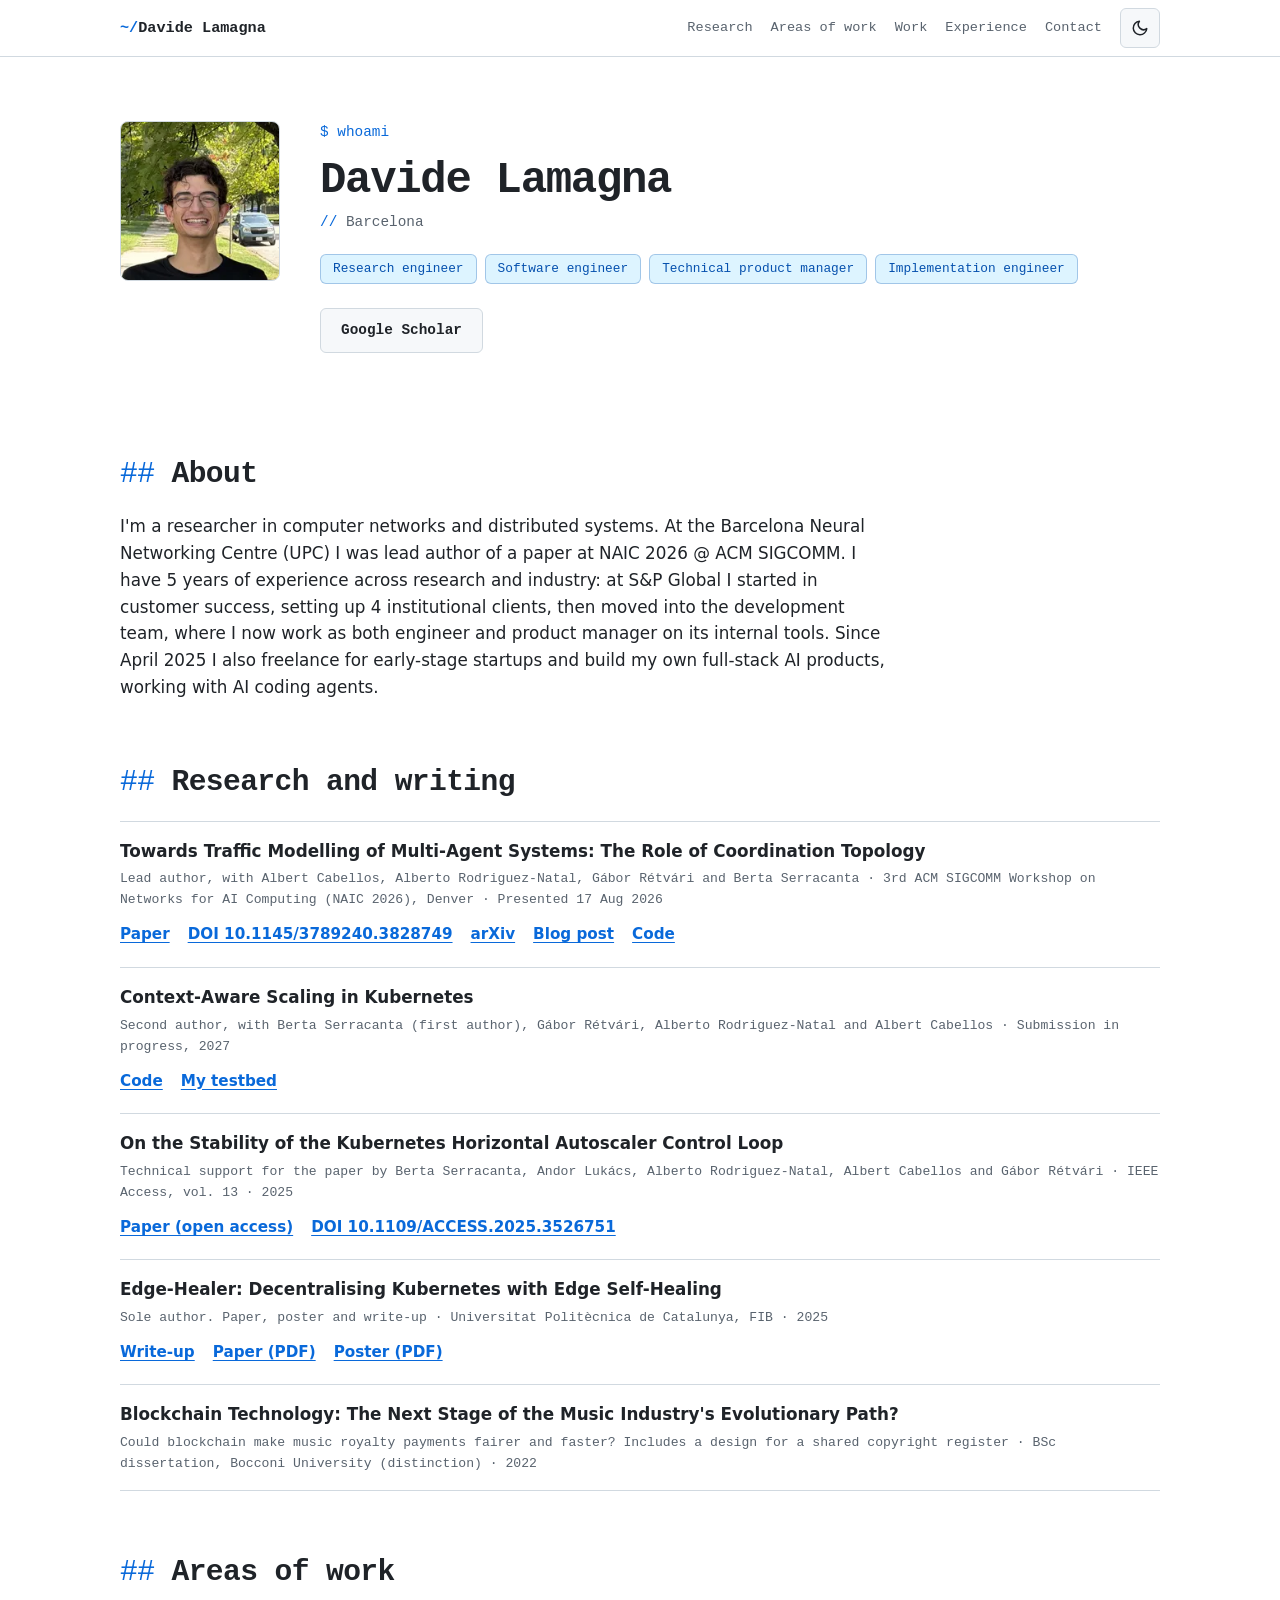
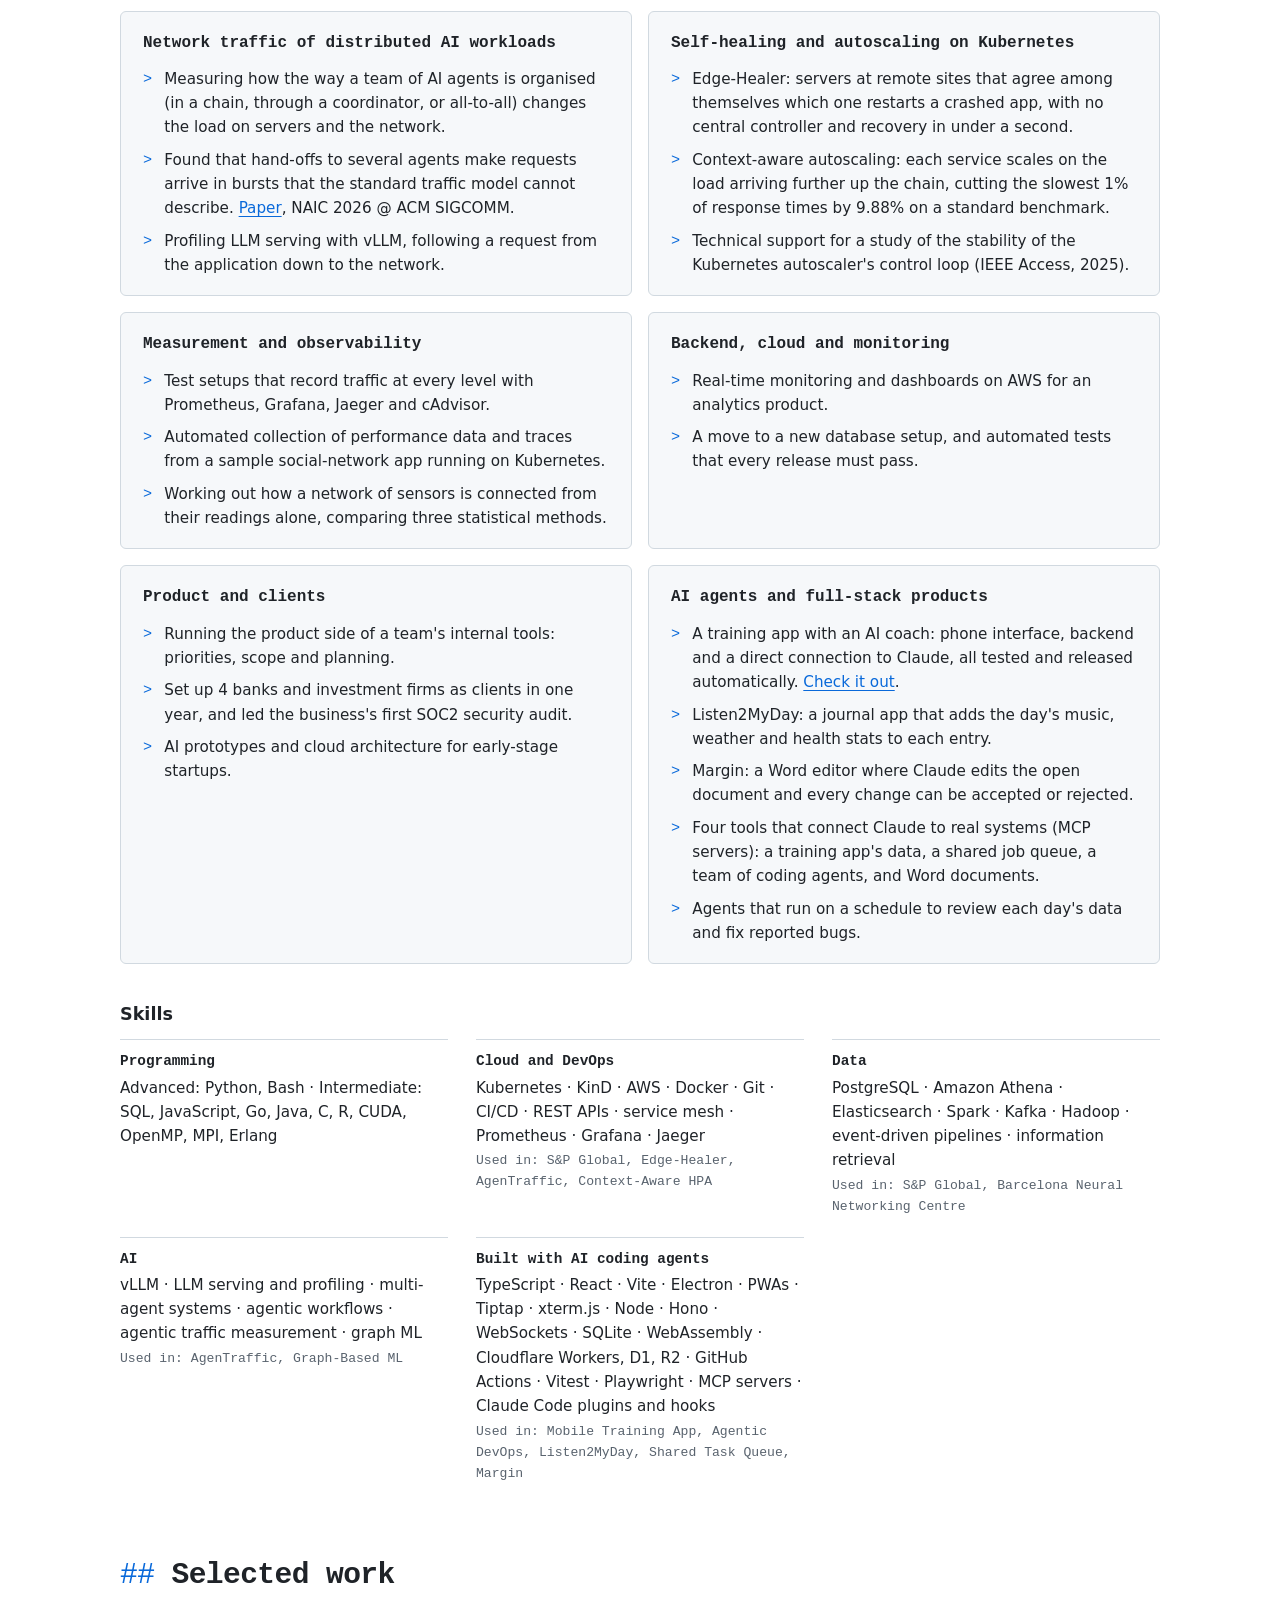
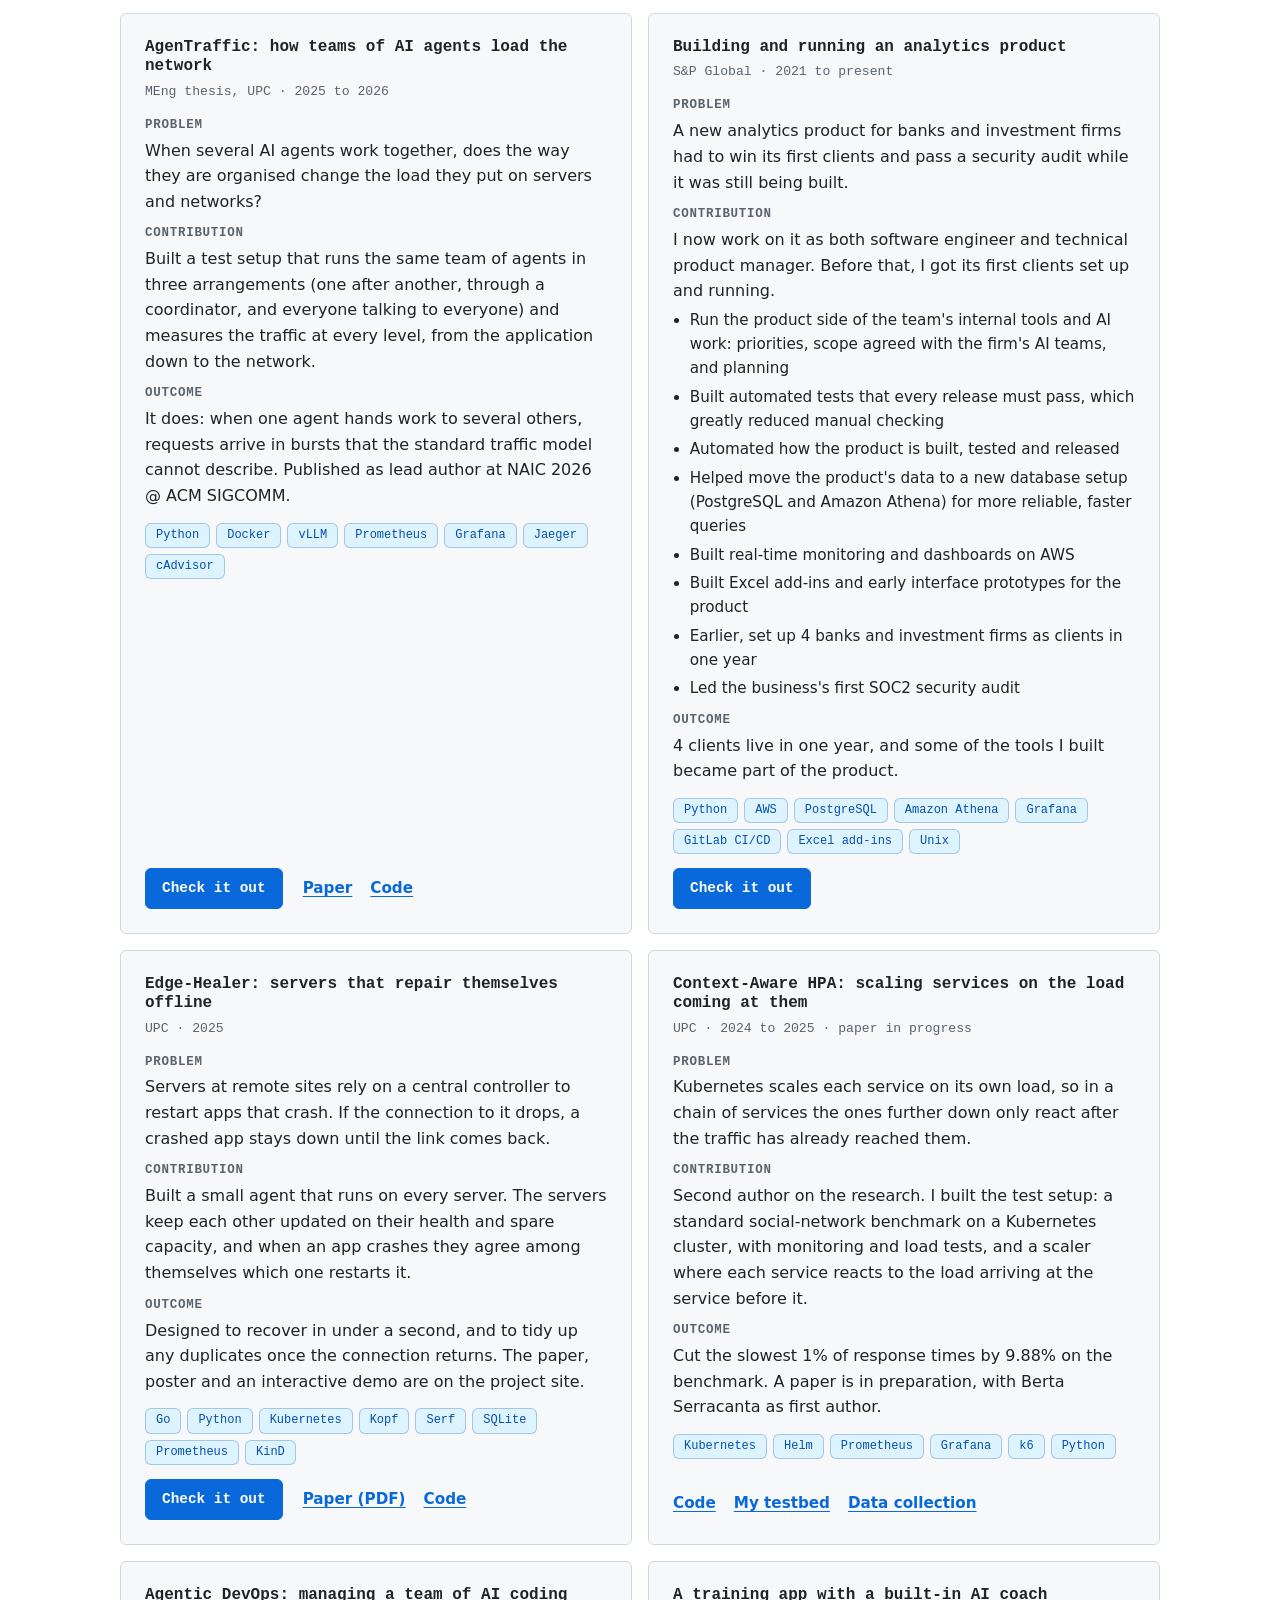
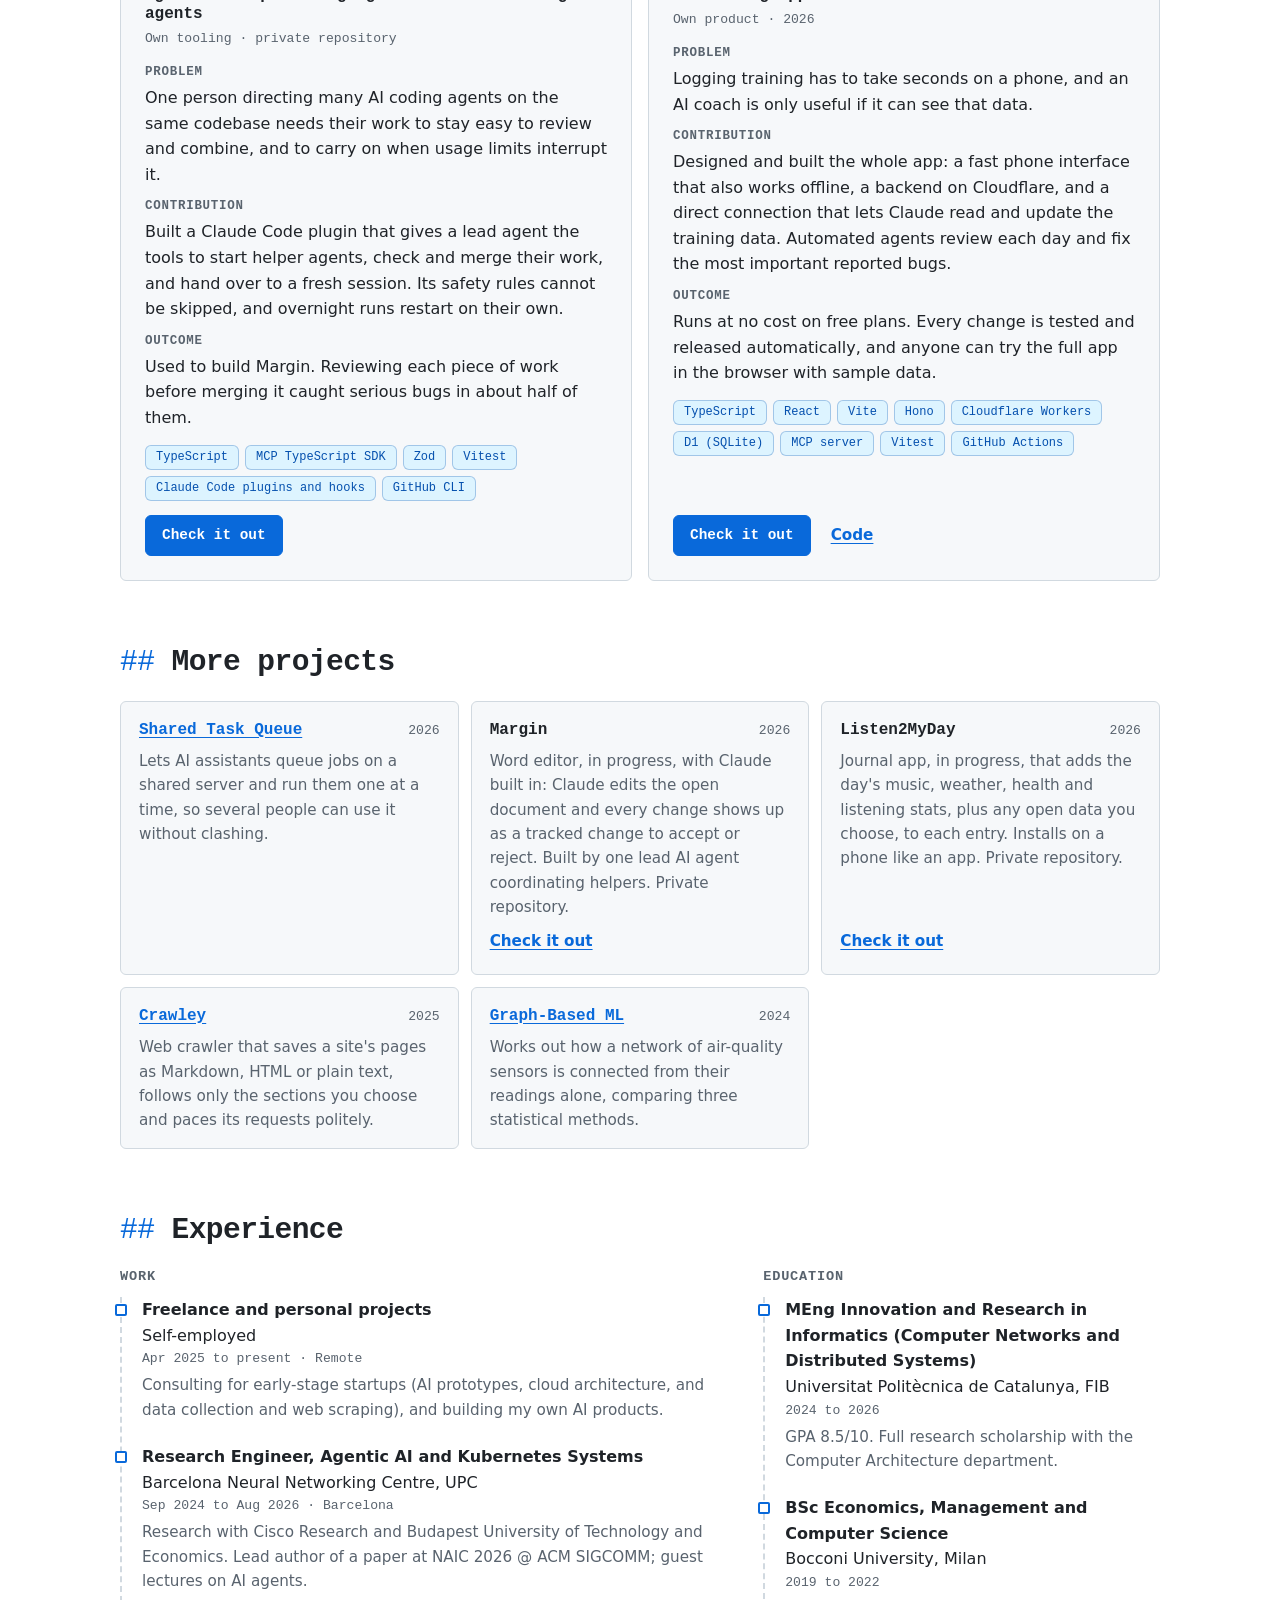
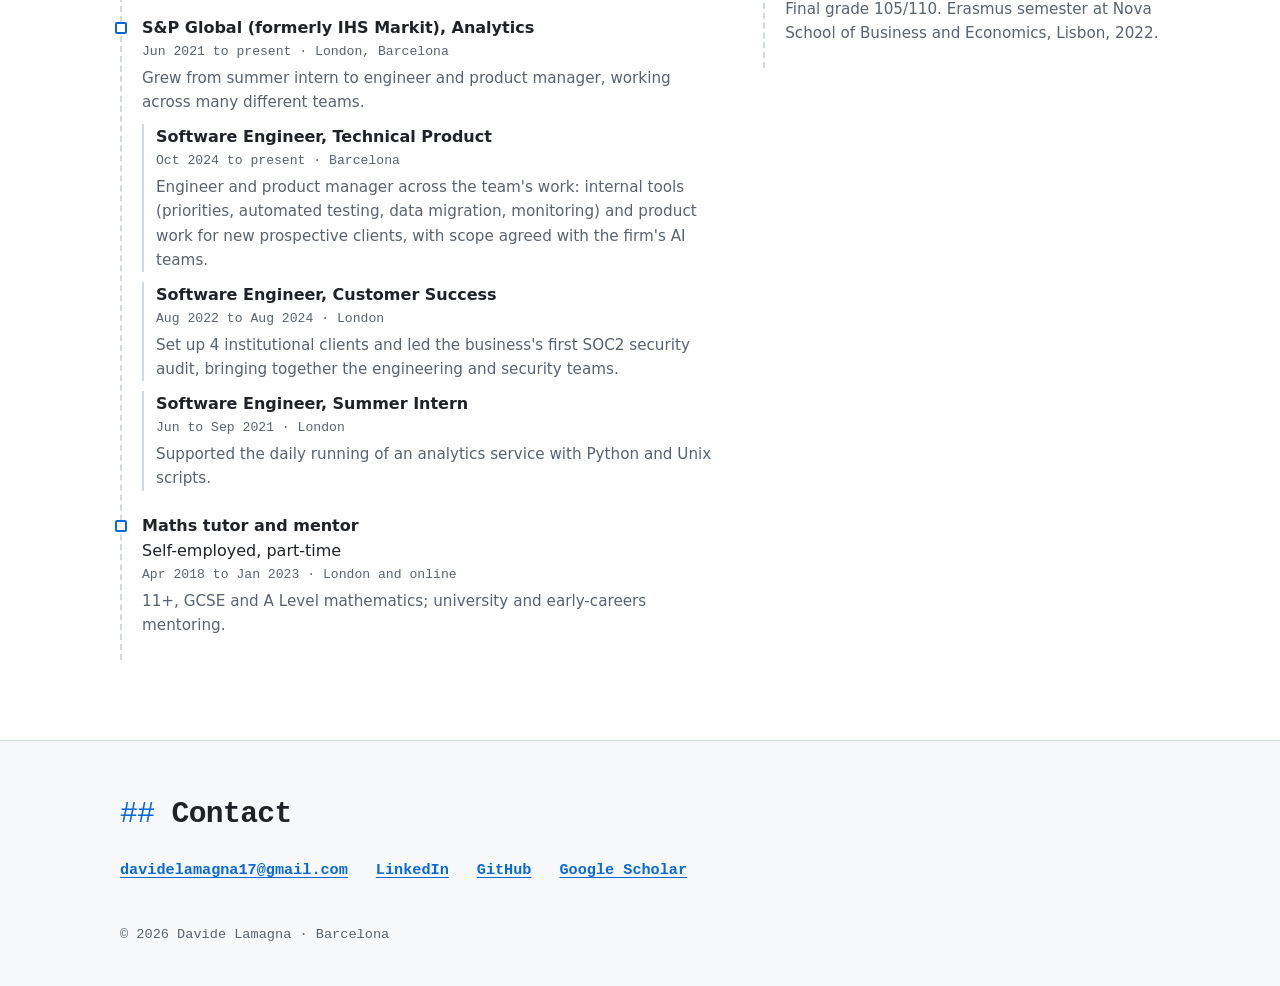
==== commit b9ebd2ba: "Promote Context-Aware HPA to Selected work; move Margin to More projects Folds Social Network Tracin" ====
--- a/index.html
+++ b/index.html
@@ -236,14 +236,14 @@
     <section class="section wrap" id="work" aria-labelledby="work-title">
       <h2 id="work-title">Selected work</h2>
       <div class="cases" data-render="featured"></div>
-      <noscript data-fallback="featured"><!-- sync:fallback:featured --><div class="fallback"><ul><li><h3>AgenTraffic: how teams of AI agents load the network</h3><p>MEng thesis, UPC · 2025 to 2026</p><p><strong>Problem:</strong> When several AI agents work together, does the way they are organised change the load they put on servers and networks?</p><p><strong>Contribution:</strong> Built a test setup that runs the same team of agents in three arrangements (one after another, through a coordinator, and everyone talking to everyone) and measures the traffic at every level, from the application down to the network.</p><p><strong>Outcome:</strong> It does: when one agent hands work to several others, requests arrive in bursts that the standard traffic model cannot describe. Published as lead author at NAIC 2026 @ ACM SIGCOMM.</p><p><strong>Stack:</strong> Python, Docker, vLLM, Prometheus, Grafana, Jaeger, cAdvisor</p><p><a href="https://dlamagna.github.io/agentraffic/">Check it out</a> · <a href="https://dl.acm.org/doi/10.1145/3789240.3828749">Paper</a> · <a href="https://github.com/dlamagna/agentraffic">Code</a></p></li><li><h3>Building and running an analytics product</h3><p>S&amp;P Global · 2021 to present</p><p><strong>Problem:</strong> A new analytics product for banks and investment firms had to win its first clients and pass a security audit while it was still being built.</p><p><strong>Contribution:</strong> I now work on it as both software engineer and technical product manager. Before that, I got its first clients set up and running.</p><ul><li>Run the product side of the team&#x27;s internal tools and AI work: priorities, scope agreed with the firm&#x27;s AI teams, and planning</li><li>Built automated tests that every release must pass, which greatly reduced manual checking</li><li>Automated how the product is built, tested and released</li><li>Helped move the product&#x27;s data to a new database setup (PostgreSQL and Amazon Athena) for more reliable, faster queries</li><li>Built real-time monitoring and dashboards on AWS</li><li>Built Excel add-ins and early interface prototypes for the product</li><li>Earlier, set up 4 banks and investment firms as clients in one year</li><li>Led the business&#x27;s first SOC2 security audit</li></ul><p><strong>Outcome:</strong> 4 clients live in one year, and some of the tools I built became part of the product.</p><p><strong>Stack:</strong> Python, AWS, PostgreSQL, Amazon Athena, Grafana, GitLab CI/CD, Excel add-ins, Unix</p><!-- TODO(Davide): what the Excel add-ins and frontend UI prototypes did, their stack, and who used them --><!-- TODO(Davide): outcome numbers for monitoring, automation (hours saved), regression testing (release time before/after), the data migration (query speed-up) and the SOC2 audit (type, result), if any are OK to show --><p><a href="https://www.marketplace.spglobal.com/en/solutions/financial-risk-analytics-(71b352f3-259c-4483-a65d-324555ff1ffb)#overview">Check it out</a></p></li><li><h3>Edge-Healer: servers that repair themselves offline</h3><p>UPC · 2025</p><p><strong>Problem:</strong> Servers at remote sites rely on a central controller to restart apps that crash. If the connection to it drops, a crashed app stays down until the link comes back.</p><p><strong>Contribution:</strong> Built a small agent that runs on every server. The servers keep each other updated on their health and spare capacity, and when an app crashes they agree among themselves which one restarts it.</p><p><strong>Outcome:</strong> Designed to recover in under a second, and to tidy up any duplicates once the connection returns. The paper, poster and an interactive demo are on the project site.</p><p><strong>Stack:</strong> Go, Python, Kubernetes, Kopf, Serf, SQLite, Prometheus, KinD</p><p><a href="https://dlamagna.github.io/kubernetes-edge-healer/">Check it out</a> · <a href="https://dlamagna.github.io/kubernetes-edge-healer/assets/lamagna_edge_healer_final.pdf">Paper (PDF)</a> · <a href="https://github.com/dlamagna/kubernetes-edge-healer">Code</a></p></li><li><h3>Agentic DevOps: managing a team of AI coding agents</h3><p>Own tooling · private repository</p><p><strong>Problem:</strong> One person directing many AI coding agents on the same codebase needs their work to stay easy to review and combine, and to carry on when usage limits interrupt it.</p><p><strong>Contribution:</strong> Built a Claude Code plugin that gives a lead agent the tools to start helper agents, check and merge their work, and hand over to a fresh session. Its safety rules cannot be skipped, and overnight runs restart on their own.</p><p><strong>Outcome:</strong> Used to build Margin. Reviewing each piece of work before merging it caught serious bugs in about half of them.</p><p><strong>Stack:</strong> TypeScript, MCP TypeScript SDK, Zod, Vitest, Claude Code plugins and hooks, GitHub CLI</p><p><a href="demos/agentic-devops/">Check it out</a></p></li><li><h3>A training app with a built-in AI coach</h3><p>Own product · 2026</p><p><strong>Problem:</strong> Logging training has to take seconds on a phone, and an AI coach is only useful if it can see that data.</p><p><strong>Contribution:</strong> Designed and built the whole app: a fast phone interface that also works offline, a backend on Cloudflare, and a direct connection that lets Claude read and update the training data. Automated agents review each day and fix the most important reported bugs.</p><p><strong>Outcome:</strong> Runs at no cost on free plans. Every change is tested and released automatically, and anyone can try the full app in the browser with sample data.</p><p><strong>Stack:</strong> TypeScript, React, Vite, Hono, Cloudflare Workers, D1 (SQLite), MCP server, Vitest, GitHub Actions</p><p><a href="https://dlamagna.github.io/climbing-app/">Check it out</a> · <a href="https://github.com/dlamagna/climbing-app">Code</a></p></li><li><h3>Margin: a Word editor with Claude built in</h3><p>Own product, in progress · private repository</p><p><strong>Problem:</strong> AI edits to real Word documents should keep the formatting and be easy to review.</p><p><strong>Contribution:</strong> Building a desktop app that opens a Word document next to Claude Code. Claude edits the open document directly, and every edit shows up as a tracked change to accept or reject.</p><p><strong>Outcome:</strong> Built by one lead AI agent coordinating helpers (see Agentic DevOps): 81 changes merged so far, with up to about 20 in progress at once.</p><p><strong>Stack:</strong> TypeScript, React, SuperDoc, xterm.js, Hono, WebSockets, MCP TypeScript SDK, Electron, Vitest, Playwright</p><p><a href="https://dlamagna.github.io/margin/walkthrough.html">Check it out</a> · <a href="https://dlamagna.github.io/margin/">Project site</a></p></li></ul></div><!-- /sync:fallback:featured --></noscript>
+      <noscript data-fallback="featured"><!-- sync:fallback:featured --><div class="fallback"><ul><li><h3>AgenTraffic: how teams of AI agents load the network</h3><p>MEng thesis, UPC · 2025 to 2026</p><p><strong>Problem:</strong> When several AI agents work together, does the way they are organised change the load they put on servers and networks?</p><p><strong>Contribution:</strong> Built a test setup that runs the same team of agents in three arrangements (one after another, through a coordinator, and everyone talking to everyone) and measures the traffic at every level, from the application down to the network.</p><p><strong>Outcome:</strong> It does: when one agent hands work to several others, requests arrive in bursts that the standard traffic model cannot describe. Published as lead author at NAIC 2026 @ ACM SIGCOMM.</p><p><strong>Stack:</strong> Python, Docker, vLLM, Prometheus, Grafana, Jaeger, cAdvisor</p><p><a href="https://dlamagna.github.io/agentraffic/">Check it out</a> · <a href="https://dl.acm.org/doi/10.1145/3789240.3828749">Paper</a> · <a href="https://github.com/dlamagna/agentraffic">Code</a></p></li><li><h3>Building and running an analytics product</h3><p>S&amp;P Global · 2021 to present</p><p><strong>Problem:</strong> A new analytics product for banks and investment firms had to win its first clients and pass a security audit while it was still being built.</p><p><strong>Contribution:</strong> I now work on it as both software engineer and technical product manager. Before that, I got its first clients set up and running.</p><ul><li>Run the product side of the team&#x27;s internal tools and AI work: priorities, scope agreed with the firm&#x27;s AI teams, and planning</li><li>Built automated tests that every release must pass, which greatly reduced manual checking</li><li>Automated how the product is built, tested and released</li><li>Helped move the product&#x27;s data to a new database setup (PostgreSQL and Amazon Athena) for more reliable, faster queries</li><li>Built real-time monitoring and dashboards on AWS</li><li>Built Excel add-ins and early interface prototypes for the product</li><li>Earlier, set up 4 banks and investment firms as clients in one year</li><li>Led the business&#x27;s first SOC2 security audit</li></ul><p><strong>Outcome:</strong> 4 clients live in one year, and some of the tools I built became part of the product.</p><p><strong>Stack:</strong> Python, AWS, PostgreSQL, Amazon Athena, Grafana, GitLab CI/CD, Excel add-ins, Unix</p><!-- TODO(Davide): what the Excel add-ins and frontend UI prototypes did, their stack, and who used them --><!-- TODO(Davide): outcome numbers for monitoring, automation (hours saved), regression testing (release time before/after), the data migration (query speed-up) and the SOC2 audit (type, result), if any are OK to show --><p><a href="https://www.marketplace.spglobal.com/en/solutions/financial-risk-analytics-(71b352f3-259c-4483-a65d-324555ff1ffb)#overview">Check it out</a></p></li><li><h3>Edge-Healer: servers that repair themselves offline</h3><p>UPC · 2025</p><p><strong>Problem:</strong> Servers at remote sites rely on a central controller to restart apps that crash. If the connection to it drops, a crashed app stays down until the link comes back.</p><p><strong>Contribution:</strong> Built a small agent that runs on every server. The servers keep each other updated on their health and spare capacity, and when an app crashes they agree among themselves which one restarts it.</p><p><strong>Outcome:</strong> Designed to recover in under a second, and to tidy up any duplicates once the connection returns. The paper, poster and an interactive demo are on the project site.</p><p><strong>Stack:</strong> Go, Python, Kubernetes, Kopf, Serf, SQLite, Prometheus, KinD</p><p><a href="https://dlamagna.github.io/kubernetes-edge-healer/">Check it out</a> · <a href="https://dlamagna.github.io/kubernetes-edge-healer/assets/lamagna_edge_healer_final.pdf">Paper (PDF)</a> · <a href="https://github.com/dlamagna/kubernetes-edge-healer">Code</a></p></li><li><h3>Context-Aware HPA: scaling services on the load coming at them</h3><p>UPC · 2024 to 2025 · paper in progress</p><p><strong>Problem:</strong> Kubernetes scales each service on its own load, so in a chain of services the ones further down only react after the traffic has already reached them.</p><p><strong>Contribution:</strong> Second author on the research. I built the test setup: a standard social-network benchmark on a Kubernetes cluster, with monitoring and load tests, and a scaler where each service reacts to the load arriving at the service before it.</p><p><strong>Outcome:</strong> Cut the slowest 1% of response times by 9.88% on the benchmark. A paper is in preparation, with Berta Serracanta as first author.</p><p><strong>Stack:</strong> Kubernetes, Helm, Prometheus, Grafana, k6, Python</p><p><a href="https://github.com/bserracanta/Context-Aware-HPA">Code</a> · <a href="https://github.com/dlamagna/deathstar-context-aware">My testbed</a> · <a href="https://github.com/dlamagna/social-network-tracing">Data collection</a></p></li><li><h3>Agentic DevOps: managing a team of AI coding agents</h3><p>Own tooling · private repository</p><p><strong>Problem:</strong> One person directing many AI coding agents on the same codebase needs their work to stay easy to review and combine, and to carry on when usage limits interrupt it.</p><p><strong>Contribution:</strong> Built a Claude Code plugin that gives a lead agent the tools to start helper agents, check and merge their work, and hand over to a fresh session. Its safety rules cannot be skipped, and overnight runs restart on their own.</p><p><strong>Outcome:</strong> Used to build Margin. Reviewing each piece of work before merging it caught serious bugs in about half of them.</p><p><strong>Stack:</strong> TypeScript, MCP TypeScript SDK, Zod, Vitest, Claude Code plugins and hooks, GitHub CLI</p><p><a href="demos/agentic-devops/">Check it out</a></p></li><li><h3>A training app with a built-in AI coach</h3><p>Own product · 2026</p><p><strong>Problem:</strong> Logging training has to take seconds on a phone, and an AI coach is only useful if it can see that data.</p><p><strong>Contribution:</strong> Designed and built the whole app: a fast phone interface that also works offline, a backend on Cloudflare, and a direct connection that lets Claude read and update the training data. Automated agents review each day and fix the most important reported bugs.</p><p><strong>Outcome:</strong> Runs at no cost on free plans. Every change is tested and released automatically, and anyone can try the full app in the browser with sample data.</p><p><strong>Stack:</strong> TypeScript, React, Vite, Hono, Cloudflare Workers, D1 (SQLite), MCP server, Vitest, GitHub Actions</p><p><a href="https://dlamagna.github.io/climbing-app/">Check it out</a> · <a href="https://github.com/dlamagna/climbing-app">Code</a></p></li></ul></div><!-- /sync:fallback:featured --></noscript>
     </section>
 
     <!-- 6. More projects (data/projects.json "more") -->
     <section class="section wrap" id="more" aria-labelledby="more-title">
       <h2 id="more-title">More projects</h2>
       <div data-render="more"></div>
-      <noscript data-fallback="more"><!-- sync:fallback:more --><div class="fallback"><ul><li><strong><a href="https://github.com/dlamagna/shared-task-queue">Shared Task Queue</a></strong> (2026): Lets AI assistants queue jobs on a shared server and run them one at a time, so several people can use it without clashing. </li><li><strong><a href="https://github.com/dlamagna/deathstar-context-aware">Context-Aware HPA</a></strong> (2024 to 2025): Smarter automatic scaling for apps on Kubernetes: each service scales up based on the load arriving further up the chain, not only its own. Cut the slowest 1% of response times by 9.88% on a standard benchmark. </li><li><strong>Listen2MyDay</strong> (2026): Journal app, in progress, that adds the day&#x27;s music, weather, health and listening stats, plus any open data you choose, to each entry. Installs on a phone like an app. Private repository. <a href="demos/listen2myday/">Check it out</a> </li><li><strong><a href="https://github.com/dlamagna/crawley">Crawley</a></strong> (2025): Web crawler that saves a site&#x27;s pages as Markdown, HTML or plain text, follows only the sections you choose and paces its requests politely. </li><li><strong><a href="https://github.com/dlamagna/social-network-tracing">Social Network Tracing</a></strong> (2025): Automatically collects performance data from a sample social-network app running on Kubernetes. </li><li><strong><a href="https://github.com/dlamagna/iot-graph-analysis">Graph-Based ML</a></strong> (2024): Works out how a network of air-quality sensors is connected from their readings alone, comparing three statistical methods. </li></ul></div><!-- /sync:fallback:more --></noscript>
+      <noscript data-fallback="more"><!-- sync:fallback:more --><div class="fallback"><ul><li><strong><a href="https://github.com/dlamagna/shared-task-queue">Shared Task Queue</a></strong> (2026): Lets AI assistants queue jobs on a shared server and run them one at a time, so several people can use it without clashing. </li><li><strong>Margin</strong> (2026): Word editor, in progress, with Claude built in: Claude edits the open document and every change shows up as a tracked change to accept or reject. Built by one lead AI agent coordinating helpers. Private repository. <a href="https://dlamagna.github.io/margin/walkthrough.html">Check it out</a> </li><li><strong>Listen2MyDay</strong> (2026): Journal app, in progress, that adds the day&#x27;s music, weather, health and listening stats, plus any open data you choose, to each entry. Installs on a phone like an app. Private repository. <a href="demos/listen2myday/">Check it out</a> </li><li><strong><a href="https://github.com/dlamagna/crawley">Crawley</a></strong> (2025): Web crawler that saves a site&#x27;s pages as Markdown, HTML or plain text, follows only the sections you choose and paces its requests politely. </li><li><strong><a href="https://github.com/dlamagna/iot-graph-analysis">Graph-Based ML</a></strong> (2024): Works out how a network of air-quality sensors is connected from their readings alone, comparing three statistical methods. </li></ul></div><!-- /sync:fallback:more --></noscript>
     </section>
 
     <!-- 7. Experience (data/projects.json "experience" and "education") -->
